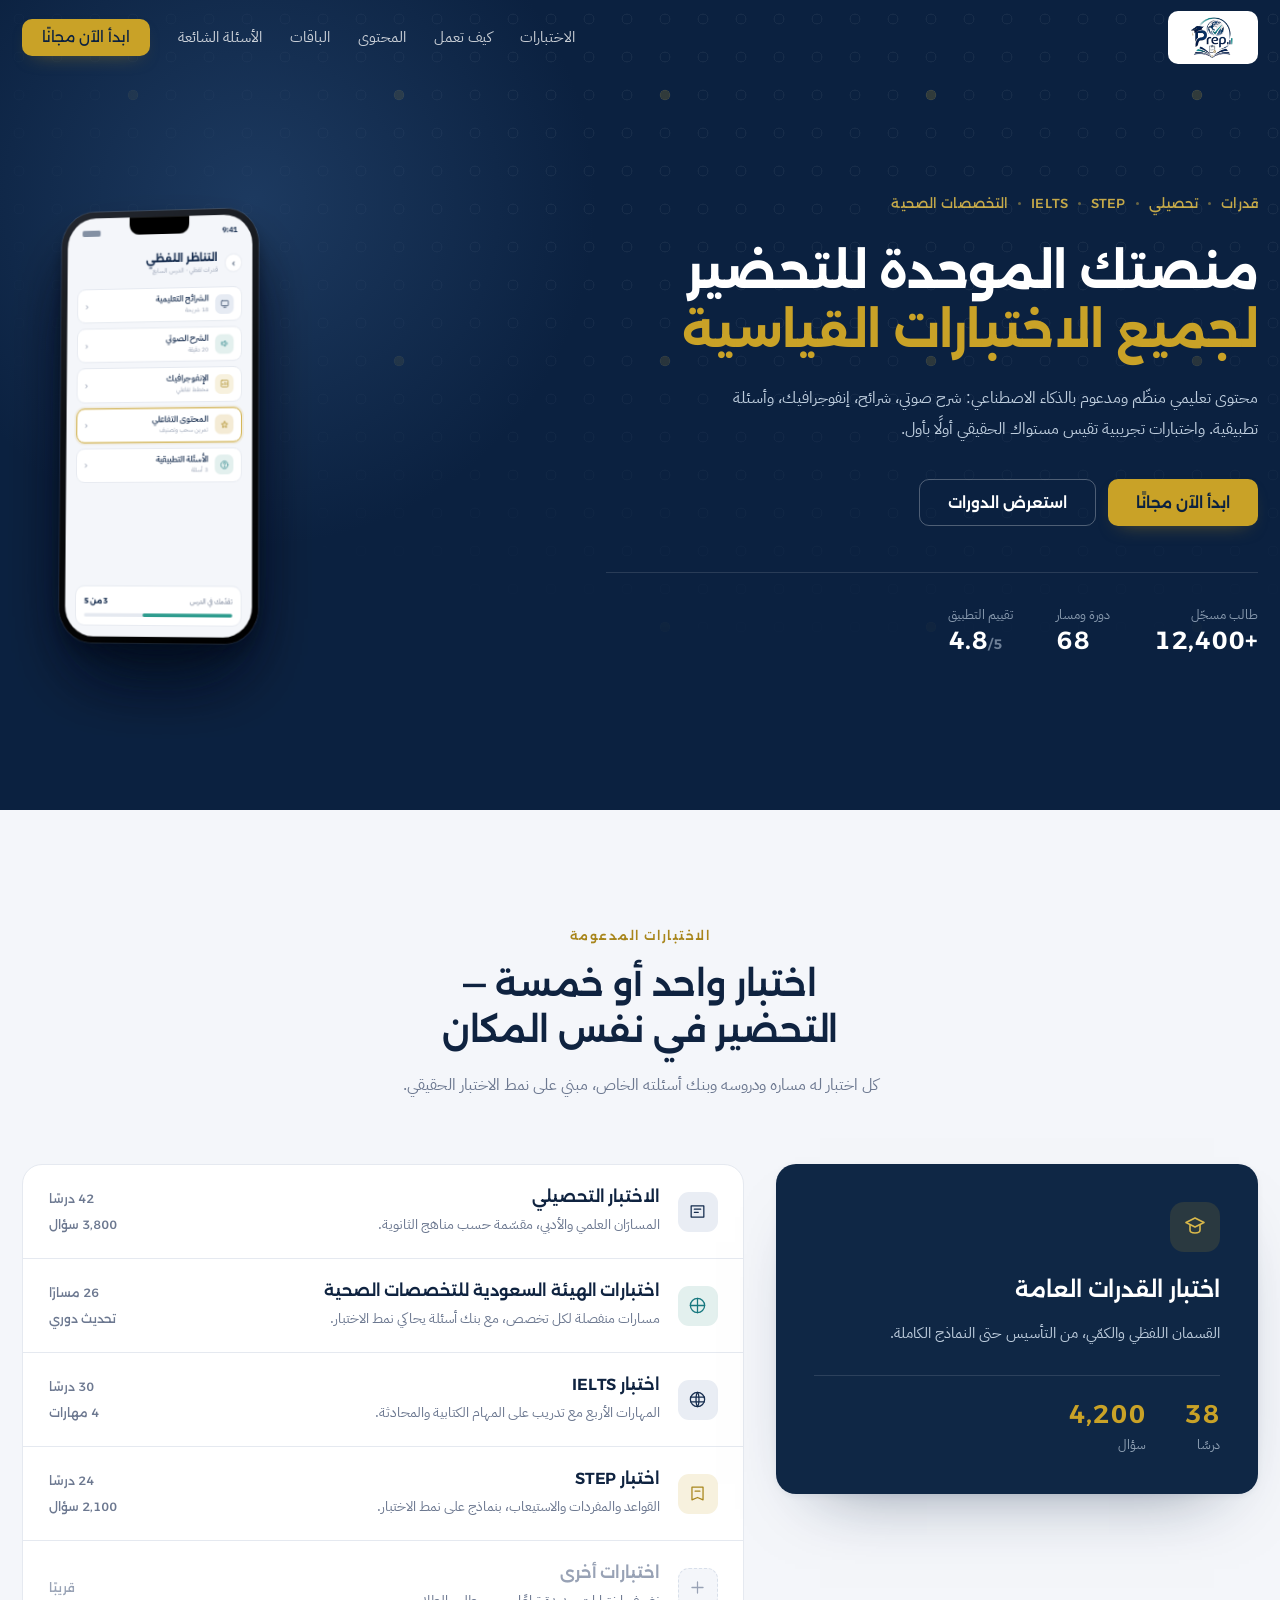
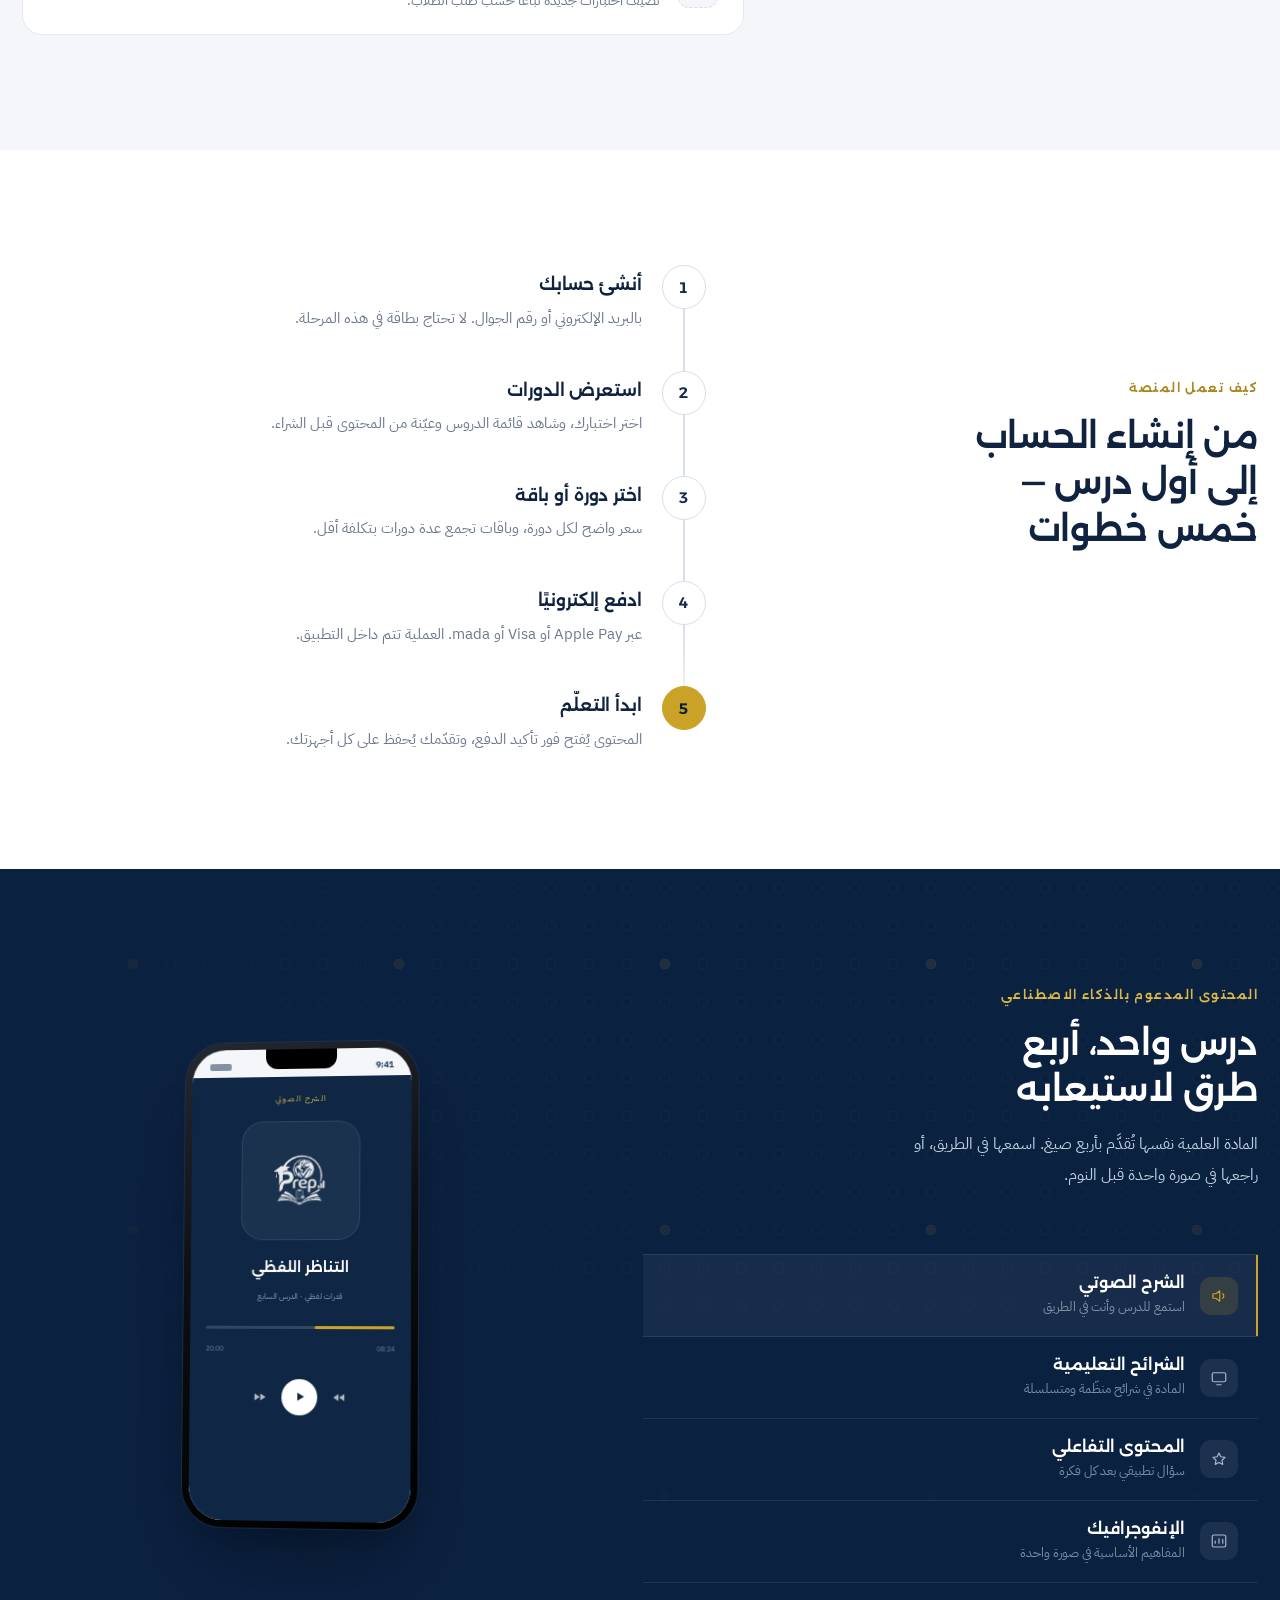
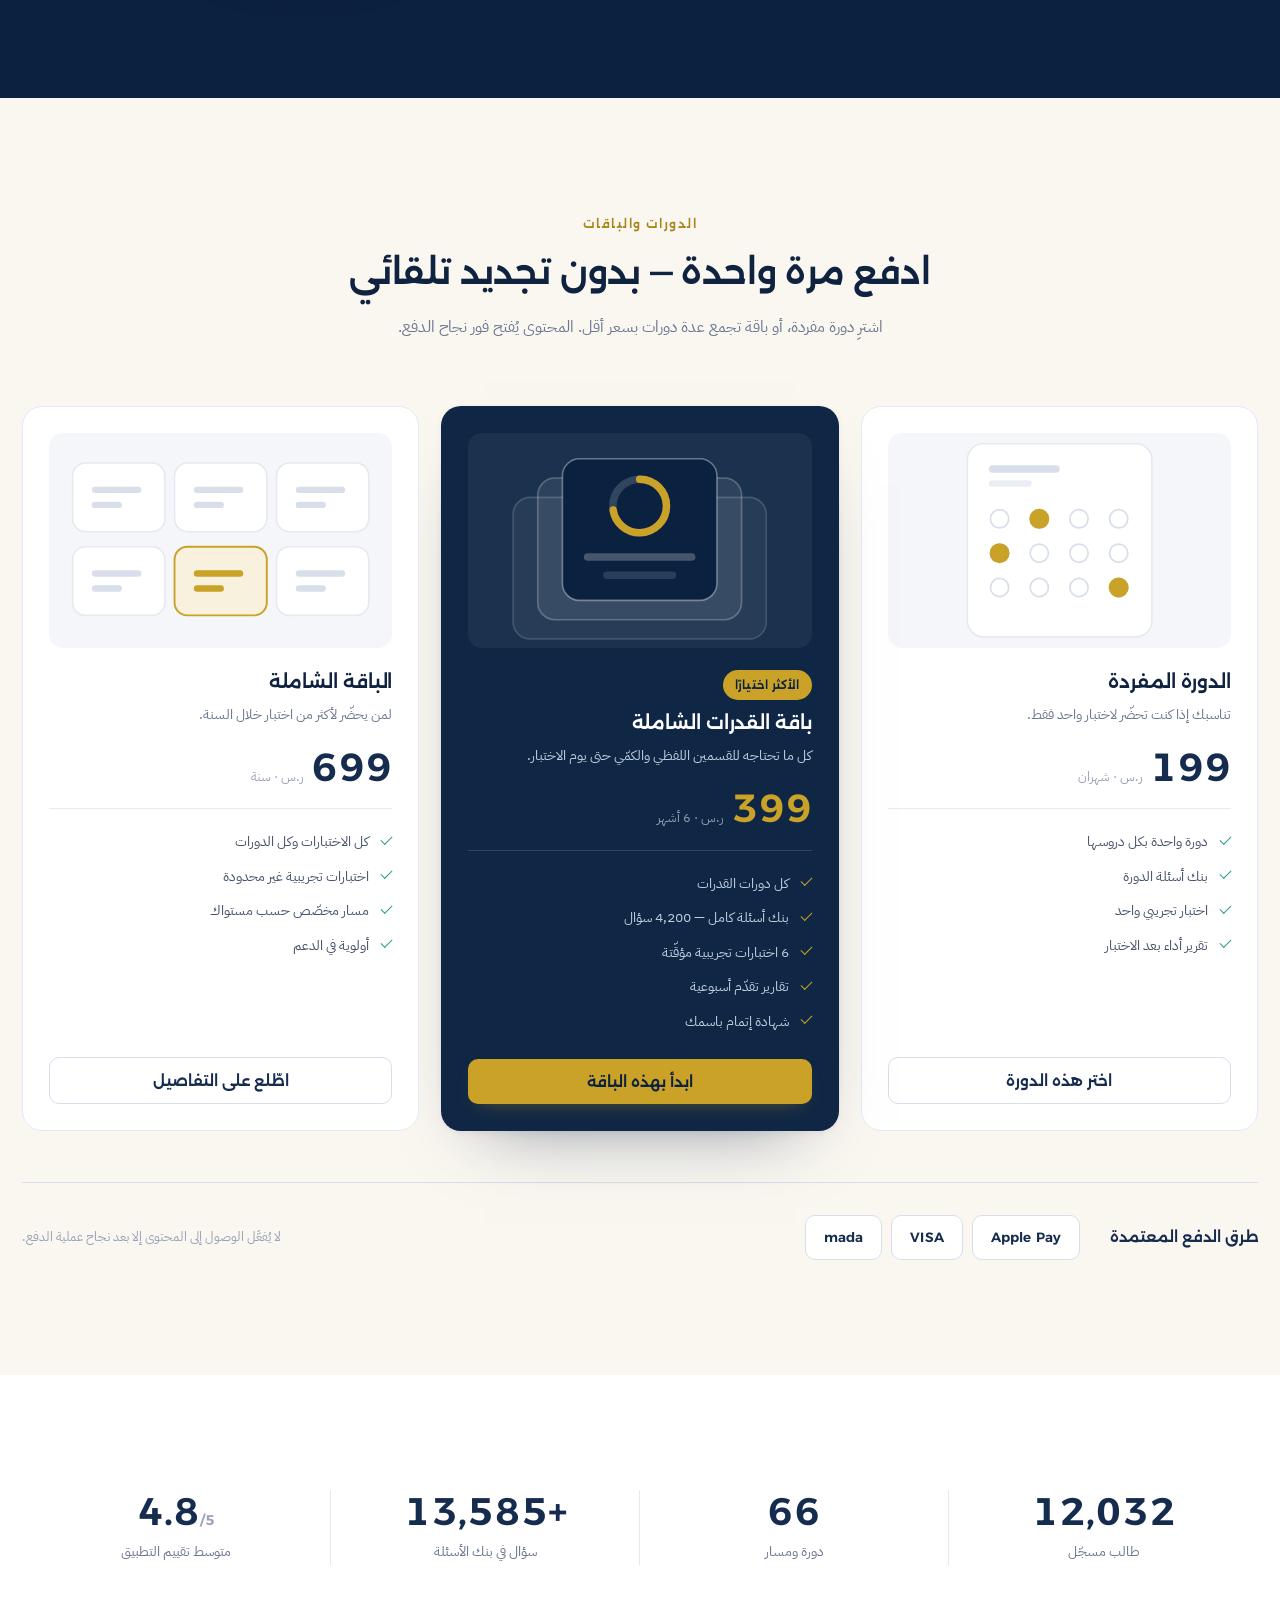
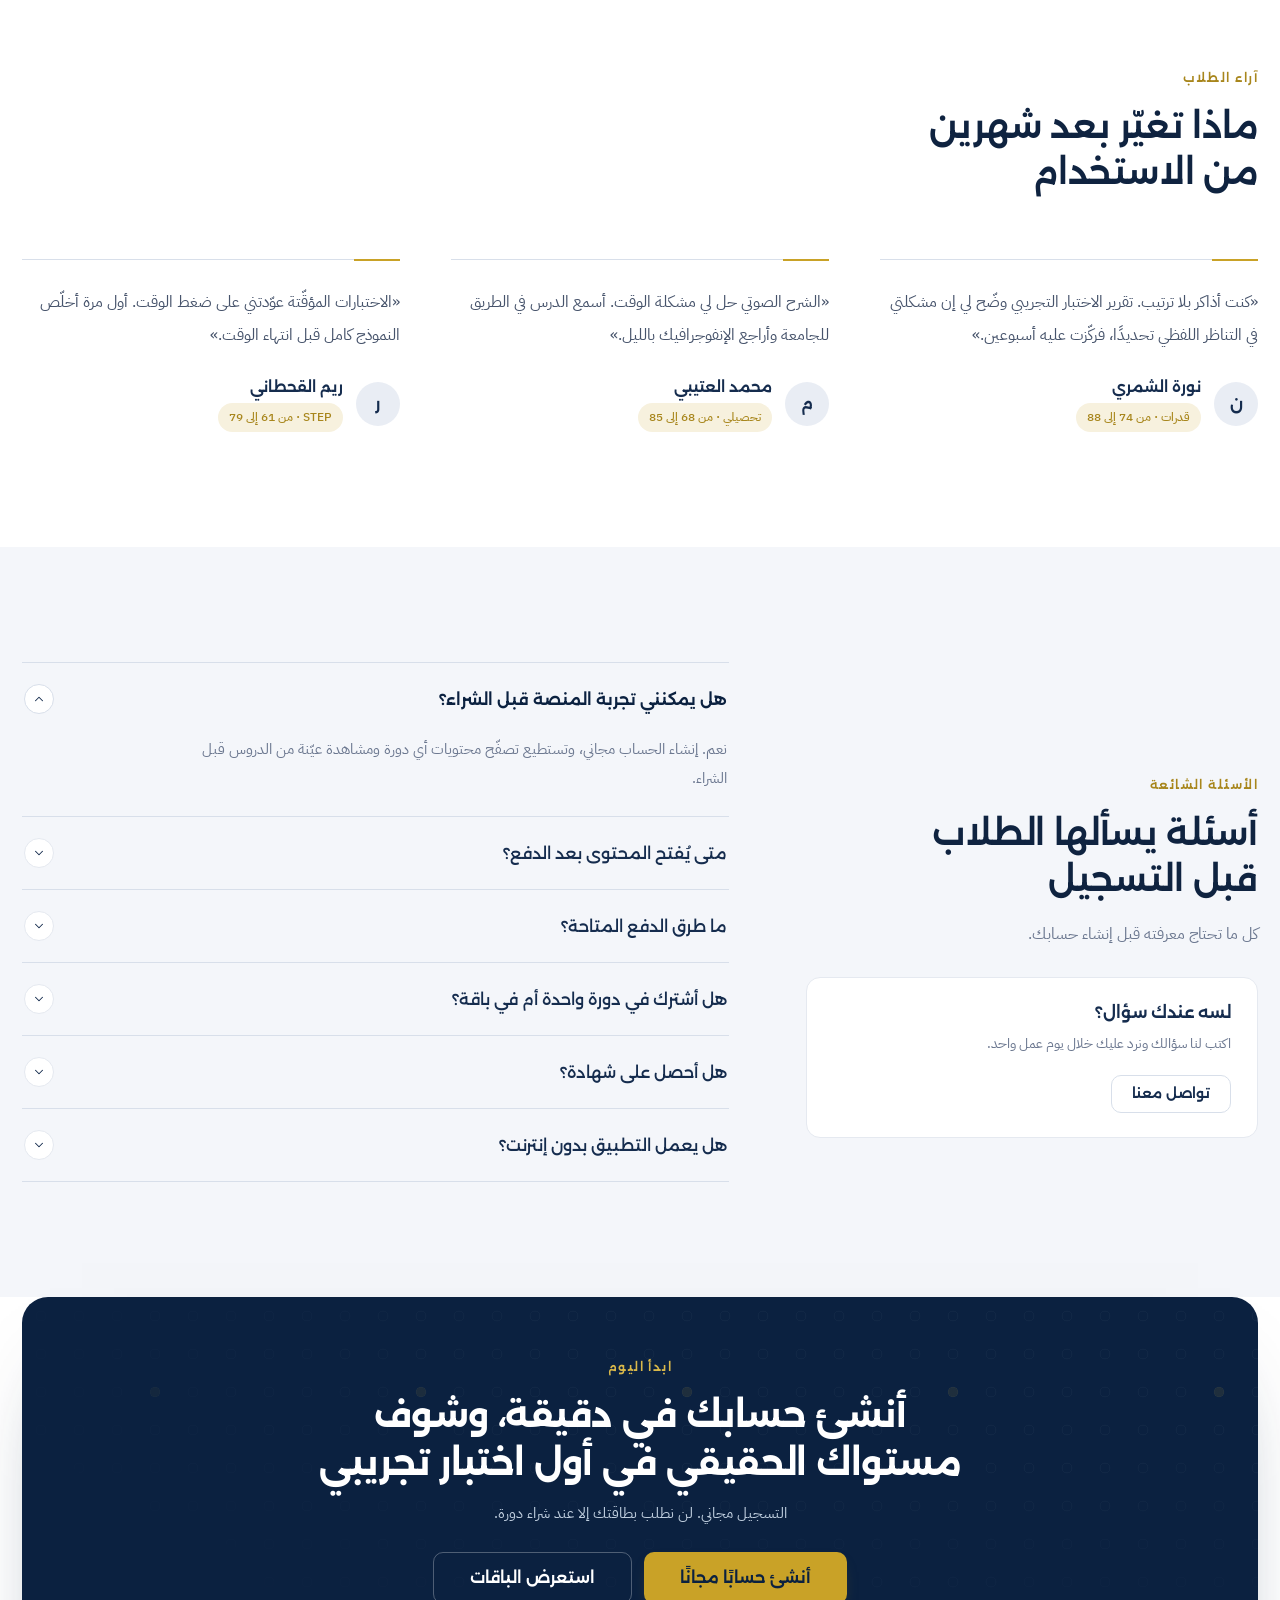
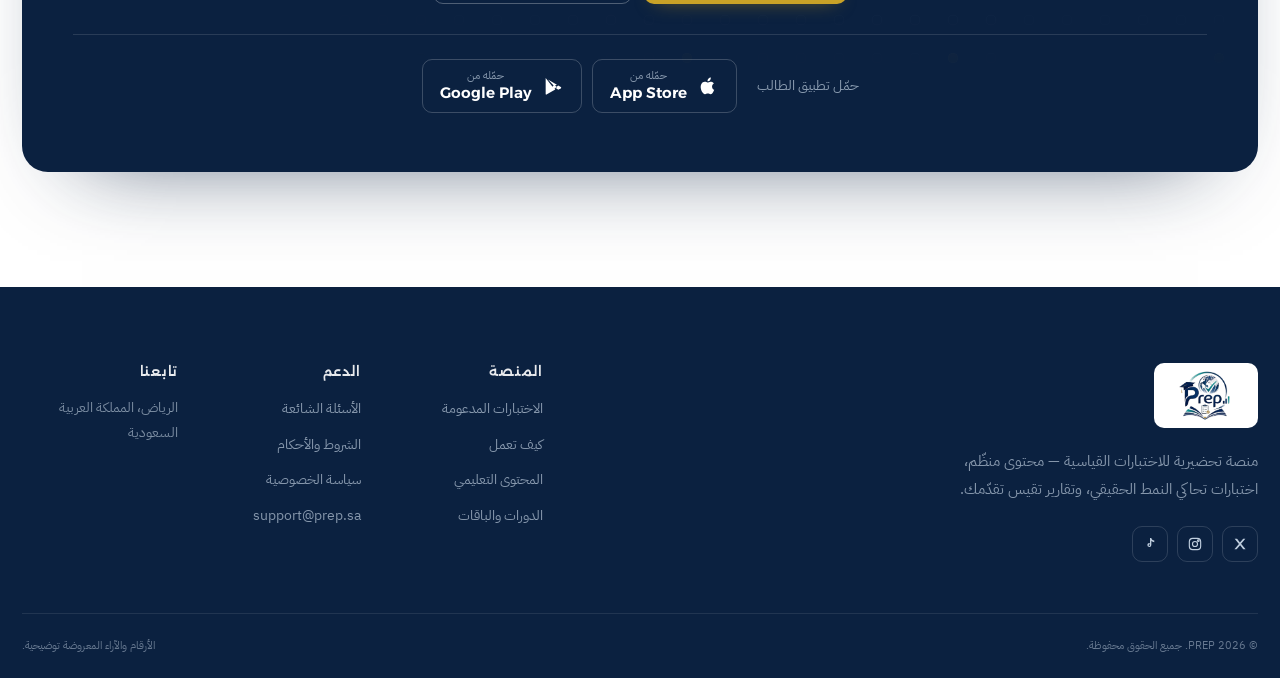
==== index.html @ c6be1cbb "first commit" ====
<!doctype html>
<!--
  PREP — صفحة الهبوط
  ────────────────────────────────────────────────────────────
  ملاحظات قبل النشر:
  1) استبدل الدومين https://prep.sa/ في canonical و og:url و sitemap.xml و JSON-LD.
  2) كل الأرقام والأسعار والتقييمات والآراء بيانات وهمية توضيحية — استبدلها بالبيانات الحقيقية.
  3) روابط App Store / Google Play مؤقتة (#) — ضع الروابط الحقيقية.
-->
<html lang="ar" dir="rtl">
<head>
<meta charset="utf-8">
<meta name="viewport" content="width=device-width, initial-scale=1">

<title>PREP — منصتك الموحدة للتحضير للاختبارات القياسية</title>
<meta name="description" content="منصة PREP تجمع التحضير لاختبارات القدرات العامة والتحصيلي وSTEP وIELTS واختبارات الهيئة السعودية للتخصصات الصحية في مكان واحد، بمحتوى تعليمي مدعوم بالذكاء الاصطناعي: شرح صوتي، شرائح، إنفوجرافيك، وأسئلة تطبيقية.">
<meta name="keywords" content="اختبار القدرات, الاختبار التحصيلي, قياس, STEP, IELTS, الهيئة السعودية للتخصصات الصحية, تحضير اختبارات, بنك أسئلة, اختبار تجريبي, PREP">
<meta name="author" content="PREP">
<meta name="robots" content="index, follow, max-image-preview:large">
<meta name="theme-color" content="#0B2140">
<link rel="canonical" href="https://prep.sa/">

<!-- Open Graph -->
<meta property="og:type" content="website">
<meta property="og:locale" content="ar_SA">
<meta property="og:site_name" content="PREP">
<meta property="og:title" content="PREP — منصتك الموحدة للتحضير للاختبارات القياسية">
<meta property="og:description" content="قدرات، تحصيلي، STEP، IELTS، واختبارات التخصصات الصحية — محتوى منظّم ومدعوم بالذكاء الاصطناعي، واختبارات تجريبية تقيس مستواك أولًا بأول.">
<meta property="og:url" content="https://prep.sa/">
<meta property="og:image" content="https://prep.sa/assets/og-image.png">
<meta property="og:image:width" content="1200">
<meta property="og:image:height" content="630">
<meta property="og:image:alt" content="PREP — منصتك الموحدة للتحضير لجميع الاختبارات القياسية">

<!-- Twitter -->
<meta name="twitter:card" content="summary_large_image">
<meta name="twitter:title" content="PREP — منصتك الموحدة للتحضير للاختبارات القياسية">
<meta name="twitter:description" content="قدرات، تحصيلي، STEP، IELTS، واختبارات التخصصات الصحية في تطبيق واحد.">
<meta name="twitter:image" content="https://prep.sa/assets/og-image.png">

<link rel="icon" href="assets/logo.png" type="image/png">
<link rel="apple-touch-icon" href="assets/logo.png">

<link rel="preconnect" href="https://fonts.googleapis.com">
<link rel="preconnect" href="https://fonts.gstatic.com" crossorigin>
<link href="https://fonts.googleapis.com/css2?family=Alexandria:wght@500;600;700&family=IBM+Plex+Sans+Arabic:wght@400;500;600;700&display=swap" rel="stylesheet">

<link rel="stylesheet" href="assets/css/style.css">

<script type="application/ld+json">
{
  "@context": "https://schema.org",
  "@graph": [
    {
      "@type": "Organization",
      "@id": "https://prep.sa/#org",
      "name": "PREP",
      "alternateName": "منصة PREP التحضيرية",
      "url": "https://prep.sa/",
      "logo": "https://prep.sa/assets/logo.png",
      "description": "منصة تحضيرية للاختبارات القياسية في المملكة العربية السعودية.",
      "address": { "@type": "PostalAddress", "addressCountry": "SA", "addressLocality": "الرياض" },
      "contactPoint": {
        "@type": "ContactPoint",
        "contactType": "customer support",
        "email": "support@prep.sa",
        "availableLanguage": ["ar", "en"]
      },
      "sameAs": ["https://twitter.com/prep", "https://www.instagram.com/prep", "https://www.tiktok.com/@prep"]
    },
    {
      "@type": "WebSite",
      "@id": "https://prep.sa/#website",
      "url": "https://prep.sa/",
      "name": "PREP",
      "inLanguage": "ar",
      "publisher": { "@id": "https://prep.sa/#org" }
    },
    {
      "@type": "MobileApplication",
      "name": "PREP — تطبيق الطالب",
      "operatingSystem": "iOS, Android",
      "applicationCategory": "EducationalApplication",
      "inLanguage": "ar",
      "publisher": { "@id": "https://prep.sa/#org" },
      "offers": { "@type": "Offer", "price": "0", "priceCurrency": "SAR" }
    },
    {
      "@type": "FAQPage",
      "@id": "https://prep.sa/#faq",
      "mainEntity": [
        { "@type": "Question", "name": "هل يمكنني تجربة المنصة قبل الشراء؟",
          "acceptedAnswer": { "@type": "Answer", "text": "نعم. إنشاء الحساب مجاني، وتستطيع تصفّح محتويات أي دورة ومشاهدة عيّنة من الدروس قبل الشراء." } },
        { "@type": "Question", "name": "متى يُفتح المحتوى بعد الدفع؟",
          "acceptedAnswer": { "@type": "Answer", "text": "فور تأكيد عملية الدفع مباشرة. لا يُفعَّل الوصول إلى المحتوى إلا بعد نجاح الدفع." } },
        { "@type": "Question", "name": "ما طرق الدفع المتاحة؟",
          "acceptedAnswer": { "@type": "Answer", "text": "Apple Pay، وبطاقات Visa، وبطاقات mada." } },
        { "@type": "Question", "name": "هل الاشتراك في دورة واحدة أم في باقة؟",
          "acceptedAnswer": { "@type": "Answer", "text": "الاثنان متاحان: تشتري دورة مفردة، أو باقة تجمع عدة دورات بسعر أقل." } },
        { "@type": "Question", "name": "هل أحصل على شهادة؟",
          "acceptedAnswer": { "@type": "Answer", "text": "نعم، تُصدر شهادة إتمام باسمك بعد إنهاء الدورة واجتياز الاختبار التجريبي." } },
        { "@type": "Question", "name": "هل يعمل التطبيق بدون إنترنت؟",
          "acceptedAnswer": { "@type": "Answer", "text": "يمكنك حفظ الدروس للمشاهدة لاحقًا، وتُحفظ إجاباتك محليًا وتُرفع عند عودة الاتصال." } }
      ]
    }
  ]
}
</script>
</head>

<body>
<a class="skip-link" href="#main">تخطَّ إلى المحتوى</a>

<!-- ══════════ NAV ══════════ -->
<header class="nav" id="nav">
  <div class="nav__in">
    <a class="brand" href="#hero" aria-label="PREP — الصفحة الرئيسية">
      <img class="brand__mark" src="assets/logo.png" alt="شعار PREP" width="500" height="305" fetchpriority="high">
    </a>

    <nav class="nav__links" id="navLinks" aria-label="التنقل الرئيسي">
      <a href="#exams">الاختبارات</a>
      <a href="#how">كيف تعمل</a>
      <a href="#ai">المحتوى</a>
      <a href="#plans">الباقات</a>
      <a href="#faq">الأسئلة الشائعة</a>
      <a class="btn btn--gold btn--sm nav__cta" href="#cta">ابدأ الآن مجانًا</a>
    </nav>

    <button class="nav__burger" id="navBurger" aria-label="فتح القائمة" aria-expanded="false" aria-controls="navLinks">
      <span></span><span></span><span></span>
    </button>
  </div>
</header>

<main id="main">

<!-- ══════════ HERO ══════════ -->
<section class="hero" id="hero">
  <div class="sheet" aria-hidden="true"></div>

  <div class="wrap hero__in">
    <div class="hero__copy">
      <ul class="hero__exams" aria-label="الاختبارات المدعومة">
        <li>قدرات</li><li>تحصيلي</li><li>STEP</li><li>IELTS</li><li>التخصصات الصحية</li>
      </ul>

      <h1 class="hero__h1">منصتك الموحدة للتحضير <em>لجميع الاختبارات القياسية</em></h1>

      <p class="hero__lead">
        محتوى تعليمي منظّم ومدعوم بالذكاء الاصطناعي: شرح صوتي، شرائح، إنفوجرافيك،
        وأسئلة تطبيقية. واختبارات تجريبية تقيس مستواك الحقيقي أولًا بأول.
      </p>

      <div class="hero__acts">
        <a class="btn btn--gold" href="#cta">ابدأ الآن مجانًا</a>
        <a class="btn btn--ghost" href="#plans">استعرض الدورات</a>
      </div>

      <dl class="hero__trust">
        <div><dt>طالب مسجّل</dt><dd dir="ltr" data-count="12400" data-suffix="+">12,400+</dd></div>
        <div><dt>دورة ومسار</dt><dd dir="ltr" data-count="68">68</dd></div>
        <div><dt>تقييم التطبيق</dt><dd dir="ltr">4.8<span class="hero__trust-of">/5</span></dd></div>
      </dl>
    </div>

    <!-- 3D phone cluster -->
    <div class="stage" id="stage" aria-label="لقطات من تطبيق الطالب">
      <div class="cluster" id="cluster">

        <!-- يسار: نتيجة الاختبار -->
        <figure class="phone phone--l">
          <div class="phone__body" aria-hidden="true">
            <div class="phone__notch"></div>
            <div class="phone__screen">
              <div class="sb"><span>9:41</span><i class="sb__ic"></i></div>
              <div class="scr scr--result">
                <div class="result__top">
                  <div class="ring" id="ring">
                    <svg viewBox="0 0 100 100" aria-hidden="true">
                      <circle class="ring__bg" cx="50" cy="50" r="42"/>
                      <circle class="ring__fg" cx="50" cy="50" r="42"/>
                    </svg>
                    <div class="ring__val"><b data-count="80">80</b><small>من 100</small></div>
                  </div>
                  <p class="result__title">أنت على الطريق</p>
                  <p class="result__sub">ركّز على القسم اللفظي هذا الأسبوع وأعِد النموذج بعد 3 أيام.</p>
                </div>
                <div class="result__list">
                  <div class="mrow">
                    <div class="mrow__h"><span>القسم الكمّي</span><b class="c-teal">84%</b></div>
                    <div class="bar"><i class="bar--teal" style="--w:84%"></i></div>
                    <p class="mrow__n">5 من 6 نماذج · متوسط الوقت 52 ثانية</p>
                  </div>
                  <div class="mrow">
                    <div class="mrow__h"><span>القسم اللفظي</span><b class="c-gold">71%</b></div>
                    <div class="bar"><i class="bar--gold" style="--w:71%"></i></div>
                    <p class="mrow__n">التناظر اللفظي أضعف نقطة</p>
                  </div>
                  <div class="mrow">
                    <div class="mrow__h"><span>إدارة الوقت</span><b class="c-navy">92%</b></div>
                    <div class="bar"><i class="bar--navy" style="--w:92%"></i></div>
                    <p class="mrow__n">أنهيت الاختبار قبل الوقت بـ 4 دقائق</p>
                  </div>
                </div>
                <div class="scr__cta" aria-hidden="true">استلام الشهادة</div>
              </div>
            </div>
          </div>
          <figcaption class="sr-only">شاشة نتيجة الاختبار التجريبي</figcaption>
        </figure>

        <!-- وسط: الرئيسية -->
        <figure class="phone phone--c">
          <div class="phone__body" aria-hidden="true">
            <div class="phone__notch"></div>
            <div class="phone__screen">
              <div class="sb"><span>9:41</span><i class="sb__ic"></i></div>
              <div class="scr scr--home">
                <div class="hhead">
                  <div class="hhead__id">
                    <span class="ava">ع</span>
                    <span><small>صباح الخير</small><b>عبدالله</b></span>
                  </div>
                  <div class="hhead__ic">
                    <span class="iconbtn" aria-hidden="true">
                      <svg viewBox="0 0 24 24"><path d="M18 8a6 6 0 1 0-12 0c0 7-3 9-3 9h18s-3-2-3-9"/><path d="M13.7 21a2 2 0 0 1-3.4 0"/></svg>
                      <i class="dot-live"></i>
                    </span>
                    <span class="iconbtn" aria-hidden="true">
                      <svg viewBox="0 0 24 24"><circle cx="11" cy="11" r="7"/><path d="m20 20-3.5-3.5"/></svg>
                    </span>
                  </div>
                </div>

                <div class="today">
                  <div class="today__row1">
                    <span class="today__tag">خطة اليوم</span>
                    <span class="today__cd">12 يومًا للاختبار</span>
                  </div>
                  <p class="today__h">التناظر اللفظي</p>
                  <p>قدرات لفظي · الدرس 7 من 12</p>
                  <div class="today__row2">
                    <span class="play" aria-hidden="true"><svg viewBox="0 0 24 24"><path d="M8 5.5v13l11-6.5z"/></svg></span>
                    <div class="bar bar--onDark"><i class="bar--grad" style="--w:68%"></i></div>
                    <span class="today__pct">68%</span>
                  </div>
                </div>

                <div class="grid3">
                  <div class="kpi"><i class="dot dot--teal"></i><b>79%</b><small>إجادة</small></div>
                  <div class="kpi"><i class="dot dot--gold"></i><b>84</b><small>الدرجة</small></div>
                  <div class="kpi"><i class="dot dot--teal"></i><b>6</b><small>أيام متتالية</small></div>
                </div>

                <div class="grid3">
                  <div class="quick"><span class="quick__ic quick__ic--navy"><svg viewBox="0 0 24 24"><path d="M9 4h6v16H9z"/><path d="M4 9h5v11H4zM15 12h5v8h-5z"/></svg></span><small>الاختبارات</small></div>
                  <div class="quick"><span class="quick__ic quick__ic--teal"><svg viewBox="0 0 24 24"><rect x="3" y="5" width="18" height="15" rx="2"/><path d="M3 10h18M8 3v4M16 3v4"/></svg></span><small>الباقات</small></div>
                  <div class="quick"><span class="quick__ic quick__ic--gold"><svg viewBox="0 0 24 24"><path d="M5 20V10M12 20V4M19 20v-7"/></svg></span><small>تقدّمي</small></div>
                </div>

                <div class="mock">
                  <span class="mock__ic" aria-hidden="true"><svg viewBox="0 0 24 24"><circle cx="12" cy="12" r="9"/><path d="M12 7v5l3 2"/></svg></span>
                  <span class="mock__t"><b>اختبار تجريبي مؤقّت</b><small>120 سؤالًا في 60 دقيقة</small></span>
                  <span class="mock__go" aria-hidden="true">‹</span>
                </div>
              </div>
              <div class="tabbar">
                <span class="tabbar__i is-on"><svg viewBox="0 0 24 24"><path d="M4 11 12 4l8 7v8a1 1 0 0 1-1 1h-4v-6H9v6H5a1 1 0 0 1-1-1z"/></svg><small>الرئيسية</small></span>
                <span class="tabbar__i"><svg viewBox="0 0 24 24"><rect x="4" y="4" width="7" height="7" rx="1.5"/><rect x="13" y="4" width="7" height="7" rx="1.5"/><rect x="4" y="13" width="7" height="7" rx="1.5"/><rect x="13" y="13" width="7" height="7" rx="1.5"/></svg><small>الدورات</small></span>
                <span class="tabbar__i"><svg viewBox="0 0 24 24"><path d="M6 3h12v18l-6-4-6 4z"/></svg><small>دوراتي</small></span>
                <span class="tabbar__i"><svg viewBox="0 0 24 24"><circle cx="12" cy="8" r="4"/><path d="M4 21c0-4 4-6 8-6s8 2 8 6"/></svg><small>حسابي</small></span>
              </div>
            </div>
          </div>
          <figcaption class="sr-only">الشاشة الرئيسية في تطبيق الطالب</figcaption>
        </figure>

        <!-- يمين: محتويات الدرس -->
        <figure class="phone phone--r">
          <div class="phone__body" aria-hidden="true">
            <div class="phone__notch"></div>
            <div class="phone__screen">
              <div class="sb"><span>9:41</span><i class="sb__ic"></i></div>
              <div class="scr scr--lesson">
                <div class="lhead">
                  <span class="lhead__back" aria-hidden="true">›</span>
                  <span><b>التناظر اللفظي</b><small>قدرات لفظي · الدرس السابع</small></span>
                </div>
                <ul class="llist">
                  <li><span class="llist__ic llist__ic--navy"><svg viewBox="0 0 24 24"><rect x="3" y="5" width="18" height="12" rx="2"/><path d="M9 21h6"/></svg></span><span><b>الشرائح التعليمية</b><small>18 شريحة</small></span><i>‹</i></li>
                  <li><span class="llist__ic llist__ic--teal"><svg viewBox="0 0 24 24"><path d="M4 9v6h4l5 4V5L8 9z"/><path d="M17 9a4 4 0 0 1 0 6"/></svg></span><span><b>الشرح الصوتي</b><small>20 دقيقة</small></span><i>‹</i></li>
                  <li><span class="llist__ic llist__ic--gold"><svg viewBox="0 0 24 24"><rect x="3" y="4" width="18" height="16" rx="2"/><path d="M7 15v-3M12 15V9M17 15v-5"/></svg></span><span><b>الإنفوجرافيك</b><small>مخطط تفاعلي</small></span><i>‹</i></li>
                  <li class="is-on"><span class="llist__ic llist__ic--gold2"><svg viewBox="0 0 24 24"><path d="m12 4 2.4 5 5.6.8-4 3.9 1 5.5-5-2.6-5 2.6 1-5.5-4-3.9 5.6-.8z"/></svg></span><span><b>المحتوى التفاعلي</b><small>تمرين سحب وتصنيف</small></span><i>‹</i></li>
                  <li><span class="llist__ic llist__ic--mint"><svg viewBox="0 0 24 24"><circle cx="12" cy="12" r="9"/><path d="M9.5 9a2.5 2.5 0 1 1 3.2 2.4c-.5.2-.7.6-.7 1.1v.5"/><circle cx="12" cy="16.5" r=".6"/></svg></span><span><b>الأسئلة التطبيقية</b><small>3 أسئلة</small></span><i>‹</i></li>
                </ul>
                <div class="lprog">
                  <div class="lprog__h"><span>تقدّمك في الدرس</span><b>3 من 5</b></div>
                  <div class="bar"><i class="bar--teal" style="--w:60%"></i></div>
                </div>
              </div>
            </div>
          </div>
          <figcaption class="sr-only">شاشة محتويات الدرس</figcaption>
        </figure>

      </div>
    </div>
  </div>
</section>

<!-- ══════════ EXAMS ══════════
     تركيبة غير متماثلة: بطاقة رئيسية واحدة + قائمة صفوف — لا شبكة بطاقات متكررة -->
<section class="sec sec--tint" id="exams">
  <div class="wrap">
    <header class="shead">
      <p class="eyebrow">الاختبارات المدعومة</p>
      <h2>اختبار واحد أو خمسة — التحضير في نفس المكان</h2>
      <p class="shead__lead">كل اختبار له مساره ودروسه وبنك أسئلته الخاص، مبني على نمط الاختبار الحقيقي.</p>
    </header>

    <div class="exams">

      <article class="exam-lead">
        <span class="exam-lead__ic" aria-hidden="true">
          <svg viewBox="0 0 24 24"><path d="M3 7.5 12 3l9 4.5-9 4.5z"/><path d="M7 10v5c0 1.7 2.2 3 5 3s5-1.3 5-3v-5"/></svg>
        </span>
        <h3>اختبار القدرات العامة</h3>
        <p>القسمان اللفظي والكمّي، من التأسيس حتى النماذج الكاملة.</p>
        <ul class="exam-lead__meta">
          <li><b dir="ltr">38</b><small>درسًا</small></li>
          <li><b dir="ltr">4,200</b><small>سؤال</small></li>
        </ul>
      </article>

      <ul class="exam-rows">
        <li class="exam-row">
          <span class="exam-row__ic exam-row__ic--navy" aria-hidden="true">
            <svg viewBox="0 0 24 24"><path d="M4 5h16v14H4z"/><path d="M8 9h8M8 13h5"/></svg>
          </span>
          <div class="exam-row__tx">
            <h3>الاختبار التحصيلي</h3>
            <p>المسارَان العلمي والأدبي، مقسّمة حسب مناهج الثانوية.</p>
          </div>
          <ul class="exam-row__meta"><li>42 درسًا</li><li>3,800 سؤال</li></ul>
        </li>

        <li class="exam-row">
          <span class="exam-row__ic exam-row__ic--teal" aria-hidden="true">
            <svg viewBox="0 0 24 24"><path d="M12 3v18M3 12h18"/><circle cx="12" cy="12" r="9"/></svg>
          </span>
          <div class="exam-row__tx">
            <h3>اختبارات الهيئة السعودية للتخصصات الصحية</h3>
            <p>مسارات منفصلة لكل تخصص، مع بنك أسئلة يحاكي نمط الاختبار.</p>
          </div>
          <ul class="exam-row__meta"><li>26 مسارًا</li><li>تحديث دوري</li></ul>
        </li>

        <li class="exam-row">
          <span class="exam-row__ic exam-row__ic--navy" aria-hidden="true">
            <svg viewBox="0 0 24 24"><circle cx="12" cy="12" r="9"/><path d="M3.5 9h17M3.5 15h17M12 3c2.5 3 2.5 15 0 18M12 3c-2.5 3-2.5 15 0 18"/></svg>
          </span>
          <div class="exam-row__tx">
            <h3>اختبار IELTS</h3>
            <p>المهارات الأربع مع تدريب على المهام الكتابية والمحادثة.</p>
          </div>
          <ul class="exam-row__meta"><li>30 درسًا</li><li>4 مهارات</li></ul>
        </li>

        <li class="exam-row">
          <span class="exam-row__ic exam-row__ic--gold" aria-hidden="true">
            <svg viewBox="0 0 24 24"><path d="M5 4h14v16l-7-3-7 3z"/><path d="M9 9h6"/></svg>
          </span>
          <div class="exam-row__tx">
            <h3>اختبار STEP</h3>
            <p>القواعد والمفردات والاستيعاب، بنماذج على نمط الاختبار.</p>
          </div>
          <ul class="exam-row__meta"><li>24 درسًا</li><li>2,100 سؤال</li></ul>
        </li>

        <li class="exam-row exam-row--soon">
          <span class="exam-row__ic exam-row__ic--ghost" aria-hidden="true">
            <svg viewBox="0 0 24 24"><path d="M12 5v14M5 12h14"/></svg>
          </span>
          <div class="exam-row__tx">
            <h3>اختبارات أخرى</h3>
            <p>نضيف اختبارات جديدة تباعًا حسب طلب الطلاب.</p>
          </div>
          <ul class="exam-row__meta"><li>قريبًا</li></ul>
        </li>
      </ul>

    </div>
  </div>
</section>

<!-- ══════════ HOW ══════════
     مسار رأسي حقيقي: العنوان ثابت على الجانب والخطوات تمشي على خط واحد -->
<section class="sec" id="how">
  <div class="wrap how__in">
    <header class="shead shead--start how__aside">
      <p class="eyebrow">كيف تعمل المنصة</p>
      <h2>من إنشاء الحساب إلى أول درس — خمس خطوات</h2>
    </header>

    <ol class="flow">
      <li class="flow__i">
        <span class="flow__n">1</span>
        <div class="flow__c">
          <h3>أنشئ حسابك</h3>
          <p>بالبريد الإلكتروني أو رقم الجوال. لا تحتاج بطاقة في هذه المرحلة.</p>
        </div>
      </li>
      <li class="flow__i">
        <span class="flow__n">2</span>
        <div class="flow__c">
          <h3>استعرض الدورات</h3>
          <p>اختر اختبارك، وشاهد قائمة الدروس وعيّنة من المحتوى قبل الشراء.</p>
        </div>
      </li>
      <li class="flow__i">
        <span class="flow__n">3</span>
        <div class="flow__c">
          <h3>اختر دورة أو باقة</h3>
          <p>سعر واضح لكل دورة، وباقات تجمع عدة دورات بتكلفة أقل.</p>
        </div>
      </li>
      <li class="flow__i">
        <span class="flow__n">4</span>
        <div class="flow__c">
          <h3>ادفع إلكترونيًا</h3>
          <p>عبر Apple&nbsp;Pay أو Visa أو mada. العملية تتم داخل التطبيق.</p>
        </div>
      </li>
      <li class="flow__i flow__i--end">
        <span class="flow__n">5</span>
        <div class="flow__c">
          <h3>ابدأ التعلّم</h3>
          <p>المحتوى يُفتح فور تأكيد الدفع، وتقدّمك يُحفظ على كل أجهزتك.</p>
        </div>
      </li>
    </ol>
  </div>
</section>

<!-- ══════════ AI CONTENT ══════════ -->
<section class="sec sec--dark" id="ai">
  <div class="sheet sheet--soft" aria-hidden="true"></div>
  <div class="wrap ai__in">
    <div class="ai__copy">
      <header class="shead shead--start">
        <p class="eyebrow eyebrow--onDark">المحتوى المدعوم بالذكاء الاصطناعي</p>
        <h2>درس واحد، أربع طرق لاستيعابه</h2>
        <p class="shead__lead shead__lead--onDark">
          المادة العلمية نفسها تُقدَّم بأربع صيغ. اسمعها في الطريق، أو راجعها في صورة واحدة قبل النوم.
        </p>
      </header>

      <div class="tabs" role="tablist" aria-label="أنماط المحتوى">
        <button class="tab is-on" role="tab" id="tab-audio" aria-selected="true" aria-controls="pan-audio" data-pane="audio">
          <span class="tab__ic"><svg viewBox="0 0 24 24"><path d="M4 9v6h4l5 4V5L8 9z"/><path d="M17 9a4 4 0 0 1 0 6"/></svg></span>
          <span class="tab__tx"><b>الشرح الصوتي</b><small>استمع للدرس وأنت في الطريق</small></span>
        </button>
        <button class="tab" role="tab" id="tab-slides" aria-selected="false" aria-controls="pan-slides" tabindex="-1" data-pane="slides">
          <span class="tab__ic"><svg viewBox="0 0 24 24"><rect x="3" y="5" width="18" height="12" rx="2"/><path d="M9 21h6"/></svg></span>
          <span class="tab__tx"><b>الشرائح التعليمية</b><small>المادة في شرائح منظّمة ومتسلسلة</small></span>
        </button>
        <button class="tab" role="tab" id="tab-quiz" aria-selected="false" aria-controls="pan-quiz" tabindex="-1" data-pane="quiz">
          <span class="tab__ic"><svg viewBox="0 0 24 24"><path d="m12 4 2.4 5 5.6.8-4 3.9 1 5.5-5-2.6-5 2.6 1-5.5-4-3.9 5.6-.8z"/></svg></span>
          <span class="tab__tx"><b>المحتوى التفاعلي</b><small>سؤال تطبيقي بعد كل فكرة</small></span>
        </button>
        <button class="tab" role="tab" id="tab-info" aria-selected="false" aria-controls="pan-info" tabindex="-1" data-pane="info">
          <span class="tab__ic"><svg viewBox="0 0 24 24"><rect x="3" y="4" width="18" height="16" rx="2"/><path d="M7 15v-3M12 15V9M17 15v-5"/></svg></span>
          <span class="tab__tx"><b>الإنفوجرافيك</b><small>المفاهيم الأساسية في صورة واحدة</small></span>
        </button>
      </div>
    </div>

    <div class="ai__view">
      <div class="phone phone--solo">
        <div class="phone__body">
          <div class="phone__notch"></div>
          <div class="phone__screen">
            <div class="sb sb--dark"><span>9:41</span><i class="sb__ic"></i></div>

            <!-- صوتي -->
            <div class="scr scr--audio pane is-on" id="pan-audio" role="tabpanel" aria-labelledby="tab-audio">
              <p class="audio__eyebrow">الشرح الصوتي</p>
              <div class="audio__art"><img src="assets/logo.png" alt="" width="500" height="305"></div>
              <p class="audio__t">التناظر اللفظي</p>
              <p class="audio__s">قدرات لفظي · الدرس السابع</p>
              <div class="audio__bar"><i style="--w:42%"></i></div>
              <div class="audio__times"><span>08:24</span><span>20:00</span></div>
              <div class="audio__ctl">
                <span class="audio__sm" aria-hidden="true"><svg viewBox="0 0 24 24"><path d="M19 6v12l-9-6zM9 6v12l-9-6z"/></svg></span>
                <span class="audio__pl" aria-hidden="true"><svg viewBox="0 0 24 24"><path d="M8 5.5v13l11-6.5z"/></svg></span>
                <span class="audio__sm" aria-hidden="true"><svg viewBox="0 0 24 24"><path d="M5 6v12l9-6zM15 6v12l9-6z"/></svg></span>
              </div>
            </div>

            <!-- شرائح -->
            <div class="scr scr--slides pane" id="pan-slides" role="tabpanel" aria-labelledby="tab-slides" hidden>
              <div class="slides__top"><span>شريحة 7 من 18</span><span class="slides__chip">التناظر اللفظي</span></div>
              <div class="slides__card">
                <p class="slides__h">التناظر اللفظي — ما هو؟</p>
                <ul>
                  <li><i></i>علاقة منطقية بين كلمتين</li>
                  <li><i></i>يُقاس بمقارنة العلاقة لا المعنى</li>
                  <li><i></i>خمسة أنماط شائعة في الاختبار</li>
                </ul>
              </div>
              <div class="slides__thumbs"><span></span><span></span><span class="is-on"></span><span></span></div>
              <div class="slides__nav"><span class="slides__btn">السابق</span><span class="slides__btn slides__btn--p">التالي</span></div>
            </div>

            <!-- تفاعلي -->
            <div class="scr scr--quiz pane" id="pan-quiz" role="tabpanel" aria-labelledby="tab-quiz" hidden>
              <div class="quiz__top"><span>سؤال 2 من 3</span><span class="quiz__chip">تطبيقي</span></div>
              <p class="quiz__q">صنّف الكلمات التالية حسب نوع العلاقة:</p>
              <div class="quiz__pool"><span>جزء من كل</span><span>ضدّية</span><span>ترادف</span></div>
              <div class="quiz__drops">
                <div class="quiz__drop is-ok">إصبع : يد</div>
                <div class="quiz__drop">كرم : بخل</div>
              </div>
              <div class="scr__cta" aria-hidden="true">تحقّق من الإجابة</div>
            </div>

            <!-- إنفوجرافيك -->
            <div class="scr scr--info pane" id="pan-info" role="tabpanel" aria-labelledby="tab-info" hidden>
              <div class="info__top"><span>إنفوجرافيك</span><span class="info__chip">أنماط التناظر</span></div>
              <div class="info__graph">
                <div class="info__b" style="--h:46%"><i></i><small>ترادف</small></div>
                <div class="info__b info__b--gold" style="--h:78%"><i></i><small>جزء/كل</small></div>
                <div class="info__b" style="--h:62%"><i></i><small>ضدّية</small></div>
                <div class="info__b" style="--h:34%"><i></i><small>سببية</small></div>
                <div class="info__b" style="--h:52%"><i></i><small>وظيفة</small></div>
              </div>
              <p class="info__note">نمط «جزء من كل» هو الأكثر تكرارًا في نماذج القدرات.</p>
              <div class="info__legend"><span><i class="dot dot--gold"></i>الأعلى تكرارًا</span><span><i class="dot dot--teal"></i>باقي الأنماط</span></div>
            </div>

          </div>
        </div>
      </div>
    </div>
  </div>
</section>

<!-- ══════════ PLANS ══════════
     لوح أفقي واحد للباقة الأهم + خيارَين هادئَين — لا ثلاث بطاقات SaaS متطابقة -->
<section class="sec sec--sand" id="plans">
  <div class="wrap">
    <header class="shead">
      <p class="eyebrow">الدورات والباقات</p>
      <h2>ادفع مرة واحدة — بدون تجديد تلقائي</h2>
      <p class="shead__lead">اشترِ دورة مفردة، أو باقة تجمع عدة دورات بسعر أقل. المحتوى يُفتح فور نجاح الدفع.</p>
    </header>

    <!-- لوحات الباقات: SVG مرسوم بهوية المنصة. لاستبدالها بصورة حقيقية
         استبدل محتوى .rate__art بـ <img src="assets/plan-x.jpg" alt=""> -->
    <div class="rate">

      <article class="rate__row">
        <div class="rate__art" aria-hidden="true">
          <svg viewBox="0 0 320 200" preserveAspectRatio="xMidYMid meet">
            <rect x="74" y="10" width="172" height="180" rx="15" fill="#fff" stroke="#E5E9F0" stroke-width="1.5"/>
            <rect x="94" y="30" width="66" height="7" rx="3.5" fill="#D8DFEA"/>
            <rect x="94" y="44" width="40" height="6" rx="3" fill="#EAEEF4"/>
            <g fill="none" stroke="#D8DFEA" stroke-width="1.6">
              <circle cx="104" cy="80" r="8.5"/><circle cx="141" cy="80" r="8.5"/><circle cx="178" cy="80" r="8.5"/><circle cx="215" cy="80" r="8.5"/>
              <circle cx="104" cy="112" r="8.5"/><circle cx="141" cy="112" r="8.5"/><circle cx="178" cy="112" r="8.5"/><circle cx="215" cy="112" r="8.5"/>
              <circle cx="104" cy="144" r="8.5"/><circle cx="141" cy="144" r="8.5"/><circle cx="178" cy="144" r="8.5"/><circle cx="215" cy="144" r="8.5"/>
            </g>
            <g fill="#C9A227">
              <circle cx="141" cy="80" r="9.3"/>
              <circle cx="104" cy="112" r="9.3"/>
              <circle cx="215" cy="144" r="9.3"/>
            </g>
          </svg>
        </div>
        <h3 class="rate__n">الدورة المفردة</h3>
        <p class="rate__d">تناسبك إذا كنت تحضّر لاختبار واحد فقط.</p>
        <p class="rate__p"><b>199</b><span>ر.س · شهران</span></p>
        <ul class="rate__f">
          <li>دورة واحدة بكل دروسها</li>
          <li>بنك أسئلة الدورة</li>
          <li>اختبار تجريبي واحد</li>
          <li>تقرير أداء بعد الاختبار</li>
        </ul>
        <a class="btn btn--outline btn--full" href="#cta">اختر هذه الدورة</a>
      </article>

      <article class="rate__row rate__row--pick">
        <div class="rate__art" aria-hidden="true">
          <svg viewBox="0 0 320 200" preserveAspectRatio="xMidYMid meet">
            <rect x="42" y="60" width="236" height="132" rx="16" fill="rgba(255,255,255,.05)" stroke="rgba(255,255,255,.16)" stroke-width="1.5"/>
            <rect x="65" y="42" width="190" height="132" rx="16" fill="rgba(255,255,255,.08)" stroke="rgba(255,255,255,.24)" stroke-width="1.5"/>
            <rect x="88" y="24" width="144" height="132" rx="16" fill="#0B2140" stroke="rgba(255,255,255,.36)" stroke-width="1.5"/>
            <circle cx="160" cy="68" r="25" fill="none" stroke="rgba(255,255,255,.16)" stroke-width="7"/>
            <circle cx="160" cy="68" r="25" fill="none" stroke="#C9A227" stroke-width="7" stroke-linecap="round"
                    stroke-dasharray="157.1" stroke-dashoffset="44" transform="rotate(-90 160 68)"/>
            <rect x="108" y="112" width="104" height="7" rx="3.5" fill="rgba(255,255,255,.24)"/>
            <rect x="126" y="129" width="68" height="7" rx="3.5" fill="rgba(255,255,255,.13)"/>
          </svg>
        </div>
        <span class="rate__flag">الأكثر اختيارًا</span>
        <h3 class="rate__n">باقة القدرات الشاملة</h3>
        <p class="rate__d">كل ما تحتاجه للقسمين اللفظي والكمّي حتى يوم الاختبار.</p>
        <p class="rate__p"><b>399</b><span>ر.س · 6 أشهر</span></p>
        <ul class="rate__f">
          <li>كل دورات القدرات</li>
          <li>بنك أسئلة كامل — 4,200 سؤال</li>
          <li>6 اختبارات تجريبية مؤقّتة</li>
          <li>تقارير تقدّم أسبوعية</li>
          <li>شهادة إتمام باسمك</li>
        </ul>
        <a class="btn btn--gold btn--full" href="#cta">ابدأ بهذه الباقة</a>
      </article>

      <article class="rate__row">
        <div class="rate__art" aria-hidden="true">
          <svg viewBox="0 0 320 200" preserveAspectRatio="xMidYMid meet">
            <g fill="#fff" stroke="#E5E9F0" stroke-width="1.5">
              <rect x="22" y="28" width="86" height="64" rx="12"/>
              <rect x="117" y="28" width="86" height="64" rx="12"/>
              <rect x="212" y="28" width="86" height="64" rx="12"/>
              <rect x="22" y="106" width="86" height="64" rx="12"/>
              <rect x="212" y="106" width="86" height="64" rx="12"/>
            </g>
            <rect x="117" y="106" width="86" height="64" rx="12" fill="#F7F1DE" stroke="#C9A227" stroke-width="1.8"/>
            <g fill="#D8DFEA">
              <rect x="40" y="50" width="46" height="6" rx="3"/><rect x="40" y="64" width="28" height="6" rx="3"/>
              <rect x="135" y="50" width="46" height="6" rx="3"/><rect x="135" y="64" width="28" height="6" rx="3"/>
              <rect x="230" y="50" width="46" height="6" rx="3"/><rect x="230" y="64" width="28" height="6" rx="3"/>
              <rect x="40" y="128" width="46" height="6" rx="3"/><rect x="40" y="142" width="28" height="6" rx="3"/>
              <rect x="230" y="128" width="46" height="6" rx="3"/><rect x="230" y="142" width="28" height="6" rx="3"/>
            </g>
            <g fill="#C9A227">
              <rect x="135" y="128" width="46" height="6" rx="3"/><rect x="135" y="142" width="28" height="6" rx="3"/>
            </g>
          </svg>
        </div>
        <h3 class="rate__n">الباقة الشاملة</h3>
        <p class="rate__d">لمن يحضّر لأكثر من اختبار خلال السنة.</p>
        <p class="rate__p"><b>699</b><span>ر.س · سنة</span></p>
        <ul class="rate__f">
          <li>كل الاختبارات وكل الدورات</li>
          <li>اختبارات تجريبية غير محدودة</li>
          <li>مسار مخصّص حسب مستواك</li>
          <li>أولوية في الدعم</li>
        </ul>
        <a class="btn btn--outline btn--full" href="#cta">اطّلع على التفاصيل</a>
      </article>

    </div>

    <div class="pay">
      <p class="pay__t">طرق الدفع المعتمدة</p>
      <ul class="pay__l">
        <li>Apple&nbsp;Pay</li>
        <li>VISA</li>
        <li>mada</li>
      </ul>
      <p class="pay__n">لا يُفعَّل الوصول إلى المحتوى إلا بعد نجاح عملية الدفع.</p>
    </div>
  </div>
</section>

<!-- ══════════ PROOF ══════════ -->
<section class="sec" id="proof">
  <div class="wrap">
    <ul class="nums">
      <li><b dir="ltr" data-count="12400">12,400</b><small>طالب مسجّل</small></li>
      <li><b dir="ltr" data-count="68">68</b><small>دورة ومسار</small></li>
      <li><b dir="ltr" data-count="14000" data-suffix="+">14,000+</b><small>سؤال في بنك الأسئلة</small></li>
      <li><b dir="ltr">4.8<span class="nums__of">/5</span></b><small>متوسط تقييم التطبيق</small></li>
    </ul>

    <header class="shead shead--start proof__head">
      <p class="eyebrow">آراء الطلاب</p>
      <h2>ماذا تغيّر بعد شهرين من الاستخدام</h2>
    </header>

    <ul class="quotes">
      <li class="quote">
        <p class="quote__x">«كنت أذاكر بلا ترتيب. تقرير الاختبار التجريبي وضّح لي إن مشكلتي في التناظر اللفظي تحديدًا، فركّزت عليه أسبوعين.»</p>
        <div class="quote__w">
          <span class="quote__a">ن</span>
          <span class="quote__id"><b>نورة الشمري</b><small>قدرات · من 74 إلى 88</small></span>
        </div>
      </li>
      <li class="quote">
        <p class="quote__x">«الشرح الصوتي حل لي مشكلة الوقت. أسمع الدرس في الطريق للجامعة وأراجع الإنفوجرافيك بالليل.»</p>
        <div class="quote__w">
          <span class="quote__a">م</span>
          <span class="quote__id"><b>محمد العتيبي</b><small>تحصيلي · من 68 إلى 85</small></span>
        </div>
      </li>
      <li class="quote">
        <p class="quote__x">«الاختبارات المؤقّتة عوّدتني على ضغط الوقت. أول مرة أخلّص النموذج كامل قبل انتهاء الوقت.»</p>
        <div class="quote__w">
          <span class="quote__a">ر</span>
          <span class="quote__id"><b>ريم القحطاني</b><small>STEP · من 61 إلى 79</small></span>
        </div>
      </li>
    </ul>
  </div>
</section>

<!-- ══════════ FAQ ══════════
     عمودان: العنوان وصندوق السؤال ثابتان جانبًا، والأكورديون بعرض قراءة مريح -->
<section class="sec sec--tint" id="faq">
  <div class="wrap faq__in">

    <div class="faq__aside">
      <header class="shead shead--start">
        <p class="eyebrow">الأسئلة الشائعة</p>
        <h2>أسئلة يسألها الطلاب قبل التسجيل</h2>
        <p class="shead__lead">كل ما تحتاج معرفته قبل إنشاء حسابك.</p>
      </header>

      <div class="faq__ask">
        <div class="faq__ask-tx">
          <h3>لسه عندك سؤال؟</h3>
          <p>اكتب لنا سؤالك ونرد عليك خلال يوم عمل واحد.</p>
        </div>
        <a class="btn btn--outline btn--sm" href="mailto:support@prep.sa">تواصل معنا</a>
      </div>
    </div>

    <div class="faq" id="faqList">
      <details class="faq__i" open>
        <summary>
          <span class="faq__q">هل يمكنني تجربة المنصة قبل الشراء؟</span>
          <span class="faq__ic" aria-hidden="true"><svg viewBox="0 0 24 24"><path d="m6 9 6 6 6-6"/></svg></span>
        </summary>
        <div class="faq__a"><p>نعم. إنشاء الحساب مجاني، وتستطيع تصفّح محتويات أي دورة ومشاهدة عيّنة من الدروس قبل الشراء.</p></div>
      </details>
      <details class="faq__i">
        <summary>
          <span class="faq__q">متى يُفتح المحتوى بعد الدفع؟</span>
          <span class="faq__ic" aria-hidden="true"><svg viewBox="0 0 24 24"><path d="m6 9 6 6 6-6"/></svg></span>
        </summary>
        <div class="faq__a"><p>فور تأكيد عملية الدفع مباشرة. لا يُفعَّل الوصول إلى المحتوى إلا بعد نجاح الدفع، وتصلك رسالة تأكيد على بريدك.</p></div>
      </details>
      <details class="faq__i">
        <summary>
          <span class="faq__q">ما طرق الدفع المتاحة؟</span>
          <span class="faq__ic" aria-hidden="true"><svg viewBox="0 0 24 24"><path d="m6 9 6 6 6-6"/></svg></span>
        </summary>
        <div class="faq__a"><p>Apple&nbsp;Pay، وبطاقات Visa، وبطاقات mada. تتم العملية داخل التطبيق ولا نحتفظ ببيانات بطاقتك.</p></div>
      </details>
      <details class="faq__i">
        <summary>
          <span class="faq__q">هل أشترك في دورة واحدة أم في باقة؟</span>
          <span class="faq__ic" aria-hidden="true"><svg viewBox="0 0 24 24"><path d="m6 9 6 6 6-6"/></svg></span>
        </summary>
        <div class="faq__a"><p>الاثنان متاحان. اشترِ دورة مفردة إذا كنت تحضّر لاختبار واحد، أو باقة تجمع عدة دورات بتكلفة أقل.</p></div>
      </details>
      <details class="faq__i">
        <summary>
          <span class="faq__q">هل أحصل على شهادة؟</span>
          <span class="faq__ic" aria-hidden="true"><svg viewBox="0 0 24 24"><path d="m6 9 6 6 6-6"/></svg></span>
        </summary>
        <div class="faq__a"><p>نعم. تُصدر شهادة إتمام باسمك بعد إنهاء دروس الدورة واجتياز الاختبار التجريبي، ويمكنك مشاركتها مباشرة.</p></div>
      </details>
      <details class="faq__i">
        <summary>
          <span class="faq__q">هل يعمل التطبيق بدون إنترنت؟</span>
          <span class="faq__ic" aria-hidden="true"><svg viewBox="0 0 24 24"><path d="m6 9 6 6 6-6"/></svg></span>
        </summary>
        <div class="faq__a"><p>يمكنك حفظ الدروس للمشاهدة لاحقًا. وإذا انقطع الاتصال أثناء حل الأسئلة، تُحفظ إجاباتك محليًا وتُرفع عند عودة الاتصال.</p></div>
      </details>
    </div>

  </div>
</section>

<!-- ══════════ CTA ══════════ -->
<section class="cta" id="cta">
  <div class="wrap">
    <div class="cta__panel">
      <div class="sheet sheet--soft" aria-hidden="true"></div>
      <div class="cta__in">
        <p class="eyebrow eyebrow--onDark">ابدأ اليوم</p>
        <h2 class="cta__h">أنشئ حسابك في دقيقة، وشوف مستواك الحقيقي في أول اختبار تجريبي</h2>
        <p class="cta__l">التسجيل مجاني. لن نطلب بطاقتك إلا عند شراء دورة.</p>

        <div class="cta__acts">
          <a class="btn btn--gold btn--lg" href="#">أنشئ حسابًا مجانًا</a>
          <a class="btn btn--ghost btn--lg" href="#plans">استعرض الباقات</a>
        </div>

        <div class="stores">
          <p class="stores__t">حمّل تطبيق الطالب</p>
          <div class="stores__l">
            <a class="store" href="#" aria-label="حمّل التطبيق من App Store">
              <svg viewBox="0 0 24 24" aria-hidden="true"><path d="M16.4 12.7c0-2.3 1.9-3.4 2-3.5-1.1-1.6-2.8-1.8-3.4-1.9-1.4-.1-2.8.9-3.5.9s-1.8-.8-3-.8c-1.5 0-2.9.9-3.7 2.3-1.6 2.7-.4 6.8 1.1 9 .8 1.1 1.7 2.3 2.9 2.2 1.2 0 1.6-.7 3-.7s1.8.7 3 .7 2-1.1 2.7-2.2c.9-1.2 1.2-2.5 1.3-2.5s-2.4-1-2.4-3.5zM14.2 5.6c.6-.8 1-1.9.9-3-.9 0-2 .6-2.7 1.4-.6.7-1.1 1.8-.9 2.9 1 .1 2-.5 2.7-1.3z"/></svg>
              <span><small>حمّله من</small><b>App Store</b></span>
            </a>
            <a class="store" href="#" aria-label="حمّل التطبيق من Google Play">
              <svg viewBox="0 0 24 24" aria-hidden="true"><path d="M4 3.2v17.6c0 .5.5.8.9.6l9.6-5.5-3-3zM16.3 10.7 6.4 5l6.6 6.6zM6.4 19l9.9-5.7-2.9-2.9zM17.7 11.5l2.8 1.6c.6.3.6 1.2 0 1.5l-2.8 1.6-3-2.4z"/></svg>
              <span><small>حمّله من</small><b>Google Play</b></span>
            </a>
          </div>
        </div>
      </div>
    </div>
  </div>
</section>

</main>

<!-- ══════════ FOOTER ══════════ -->
<footer class="foot">
  <div class="wrap foot__in">
    <div class="foot__brand">
      <img class="foot__logo" src="assets/logo.png" alt="شعار PREP" width="500" height="305" loading="lazy">
      <p>منصة تحضيرية للاختبارات القياسية — محتوى منظّم، اختبارات تحاكي النمط الحقيقي، وتقارير تقيس تقدّمك.</p>
      <ul class="social">
        <li><a href="#" aria-label="X"><svg viewBox="0 0 24 24" aria-hidden="true"><path d="M4 4h3.6l4.3 5.8L16.8 4H20l-6.4 7.6L20.4 20h-3.6l-4.6-6.2L6.9 20H3.6l6.8-8.1z"/></svg></a></li>
        <li><a href="#" aria-label="Instagram"><svg viewBox="0 0 24 24" aria-hidden="true"><rect x="3.5" y="3.5" width="17" height="17" rx="5"/><circle cx="12" cy="12" r="3.8"/><circle cx="17" cy="7" r="1.2"/></svg></a></li>
        <li><a href="#" aria-label="TikTok"><svg viewBox="0 0 24 24" aria-hidden="true"><path d="M14 3v10.5a3 3 0 1 1-2.4-2.94V13a1 1 0 1 0 .4.8V3zM14 3c.4 2.2 2 3.7 4.4 3.9v2.4C16.9 9.2 15.3 8.6 14 7.5z"/></svg></a></li>
      </ul>
    </div>

    <div class="foot__nav">
      <nav class="foot__col" aria-label="روابط المنصة">
        <h3>المنصة</h3>
        <a href="#exams">الاختبارات المدعومة</a>
        <a href="#how">كيف تعمل</a>
        <a href="#ai">المحتوى التعليمي</a>
        <a href="#plans">الدورات والباقات</a>
      </nav>

      <nav class="foot__col" aria-label="روابط الدعم">
        <h3>الدعم</h3>
        <a href="#faq">الأسئلة الشائعة</a>
        <a href="#">الشروط والأحكام</a>
        <a href="#">سياسة الخصوصية</a>
        <a href="mailto:support@prep.sa">support@prep.sa</a>
      </nav>

      <div class="foot__col">
        <h3>تابعنا</h3>
        <p class="foot__mail">الرياض، المملكة العربية السعودية</p>
      </div>
    </div>
  </div>

  <div class="wrap foot__bar">
    <small>© <span id="year">2026</span> PREP. جميع الحقوق محفوظة.</small>
    <small class="foot__note">الأرقام والآراء المعروضة توضيحية.</small>
  </div>
</footer>

<script src="assets/js/main.js" defer></script>
</body>
</html>
---- assets/css/style.css ----
/* ════════════════════════════════════════════════════════
   PREP — Landing Page
   ────────────────────────────────────────────────────────
   النظام البصري:
   • كحلي أساسي + ذهبي أكسنت وحيد. التركوازي (من الشعار) نُزّل
     إلى دور بيانات فقط — أشرطة التقدّم والحالات داخل الشاشات.
   • كل قسم له تركيبة مختلفة: لوح مميّز + صفوف، مسار رأسي،
     لوح أفقي، شريط أرقام، عمودان. لا شبكة بطاقات متكررة.
   • التوقيع: نسيج ورقة الإجابات (OMR) — الشيء الذي تُحلّ عليه
     كل الاختبارات القياسية فعليًا. يظهر مرتين فقط.
   ════════════════════════════════════════════════════════ */

/* ───────── 1. Tokens ───────── */
:root{
  /* الكحلي */
  --navy-900:#0B2140;
  --navy-800:#0F2745;
  --navy-700:#152C4E;
  --navy-600:#1B3A63;
  --navy-500:#2C4E7A;

  /* الذهبي — الأكسنت الوحيد */
  --gold-600:#A8861C;
  --gold-500:#C9A227;
  --gold-400:#D9B84A;
  --gold-tint:#F7F1DE;

  /* التركوازي — بيانات فقط */
  --teal-600:#17787F;
  --teal-500:#2E9C8E;
  --teal-400:#3FA9AF;
  --teal-tint:#E3F0EE;

  /* الأسطح — محايدات مائلة للكحلي، ورملي دافئ لكسر الرتابة */
  --bg:#FFFFFF;
  --tint:#F4F6FA;
  --tint-2:#EDF1F7;
  --sand:#FAF7F1;
  --line:#E5E9F0;
  --line-2:#D8DFEA;

  /* الحبر */
  --ink:#0F2340;
  --ink-2:#46536B;
  --ink-3:#6C7890;
  --ink-4:#98A2B5;
  --ink-onDark:#BFCEDE;

  /* الخطوط */
  --ff-d:"Alexandria","IBM Plex Sans Arabic",system-ui,"Segoe UI",sans-serif;
  --ff-b:"IBM Plex Sans Arabic",system-ui,"Segoe UI",sans-serif;

  /* الهندسة — نصف قطر متوسط، بلا مبالغة */
  --wrap:1240px;
  --r-s:10px;
  --r-m:14px;
  --r-l:20px;

  /* ظلال ناعمة جدًا */
  --sh-1:0 1px 2px rgba(11,33,64,.04), 0 10px 26px -22px rgba(11,33,64,.32);
  --sh-2:0 1px 3px rgba(11,33,64,.05), 0 18px 40px -28px rgba(11,33,64,.42);
  --sh-3:0 2px 6px rgba(11,33,64,.06), 0 34px 70px -44px rgba(11,33,64,.55);

  --pw:236px;
  --ease:cubic-bezier(.22,.68,.28,1);
  --pad:clamp(74px,9vw,118px);
}

/* ───────── 2. Reset ───────── */
*,*::before,*::after{box-sizing:border-box}
html{-webkit-text-size-adjust:100%;scroll-behavior:smooth}
body{
  margin:0;
  font-family:var(--ff-b);
  font-size:16px;
  line-height:1.8;
  color:var(--ink-2);
  background:var(--bg);
  -webkit-font-smoothing:antialiased;
  overflow-x:hidden;
}
img,svg{display:block;max-width:100%}
h1,h2,h3,h4{margin:0;font-family:var(--ff-d);color:var(--ink);line-height:1.3;font-weight:600;letter-spacing:-.005em}
p{margin:0}
ul,ol,dl{margin:0;padding:0;list-style:none}
dd{margin:0}
a{color:inherit;text-decoration:none}
button{font:inherit;color:inherit;background:none;border:0;cursor:pointer}
:focus-visible{outline:2px solid var(--gold-500);outline-offset:3px;border-radius:6px}

.sr-only{position:absolute;width:1px;height:1px;padding:0;margin:-1px;overflow:hidden;clip:rect(0 0 0 0);white-space:nowrap;border:0}
.skip-link{
  position:absolute;top:-100px;inset-inline-start:16px;z-index:200;
  background:var(--gold-500);color:var(--navy-900);font-weight:600;
  padding:10px 18px;border-radius:0 0 var(--r-s) var(--r-s);transition:top .2s;
}
.skip-link:focus{top:0}

.wrap{width:min(100% - 44px,var(--wrap));margin-inline:auto}

/* ───────── 3. نسيج ورقة الإجابات (التوقيع) ─────────
   دوائر تظليل على مراكز شبكة — أخفت بكثير من قبل، حضور لا زخرفة. */
.sheet{
  position:absolute;inset:0;pointer-events:none;
  background-image:
    radial-gradient(circle at 133px 95px, rgba(201,162,39,.20) 0 5px, transparent 5.2px),
    radial-gradient(circle at 19px 19px,  transparent 0 4.4px, rgba(255,255,255,.05) 4.5px 5.4px, transparent 5.6px);
  background-size:266px 266px, 38px 38px;
  mask-image:radial-gradient(120% 95% at 72% 14%, #000 26%, transparent 74%);
}
.sheet--soft{opacity:.55}

/* ───────── 4. الأزرار ───────── */
.btn{
  display:inline-flex;align-items:center;justify-content:center;gap:8px;
  font-family:var(--ff-d);font-weight:600;font-size:.94rem;line-height:1;
  padding:15px 28px;border-radius:var(--r-s);
  transition:transform .18s var(--ease),box-shadow .18s var(--ease),background-color .18s,color .18s,border-color .18s;
  white-space:nowrap;
}
.btn:hover{transform:translateY(-1px)}
.btn:active{transform:translateY(0)}

.btn--gold{background:var(--gold-500);color:var(--navy-900);box-shadow:0 8px 20px -12px rgba(168,134,28,.7)}
.btn--gold:hover{background:var(--gold-400);box-shadow:0 12px 26px -12px rgba(168,134,28,.8)}

.btn--ghost{color:#fff;border:1px solid rgba(255,255,255,.28)}
.btn--ghost:hover{border-color:rgba(255,255,255,.6);background:rgba(255,255,255,.07)}

.btn--outline{color:var(--navy-700);border:1px solid var(--line-2);background:var(--bg)}
.btn--outline:hover{border-color:var(--navy-700);background:var(--navy-700);color:#fff}

.btn--sm{padding:11px 20px;font-size:.86rem}
.btn--lg{padding:17px 36px;font-size:1rem}
.btn--full{display:flex;width:100%}

/* ───────── 5. الترويسة ───────── */
.nav{position:fixed;inset-block-start:0;inset-inline:0;z-index:100;transition:background-color .3s,box-shadow .3s,backdrop-filter .3s}
.nav__in{
  width:min(100% - 44px,var(--wrap));margin-inline:auto;
  display:flex;align-items:center;justify-content:space-between;gap:20px;
  padding-block:11px;
  transition:padding-block .28s var(--ease);
}
/* الشعار كحلي على شفاف، فيحتاج أرضية فاتحة — رقاقة هادئة لا ملصق */
.brand{
  display:grid;place-items:center;
  background:#fff;border-radius:var(--r-s);padding:5px 10px;
  transition:opacity .2s var(--ease),padding .28s var(--ease);
}
.brand:hover{opacity:.88}
.brand__mark{width:70px;height:auto;transition:width .28s var(--ease)}

.nav__links{display:flex;align-items:center;gap:28px}
.nav__links a{font-size:.92rem;font-weight:400;color:rgba(255,255,255,.78);transition:color .2s;position:relative}
.nav__links a:not(.btn):hover{color:#fff}
.nav__links a:not(.btn)::after{
  content:"";position:absolute;inset-block-end:-7px;inset-inline-start:0;
  width:0;height:1.5px;background:var(--gold-500);transition:width .25s var(--ease);
}
.nav__links a:not(.btn):hover::after{width:100%}
.nav__cta{color:var(--navy-900)!important;font-weight:600}

.nav.is-stuck{background:rgba(11,33,64,.88);backdrop-filter:blur(16px);box-shadow:0 1px 0 rgba(255,255,255,.08)}
/* يتقلّص أكثر بعد التمرير فيفسح مساحة للقراءة */
.nav.is-stuck .nav__in{padding-block:7px}
.nav.is-stuck .brand{padding:4px 9px}
.nav.is-stuck .brand__mark{width:60px}

.nav__burger{display:none;flex-direction:column;gap:5px;padding:10px;border-radius:8px}
.nav__burger span{display:block;width:21px;height:1.5px;background:#fff;border-radius:2px;transition:transform .25s,opacity .2s}
.nav__burger[aria-expanded="true"] span:nth-child(1){transform:translateY(6.5px) rotate(45deg)}
.nav__burger[aria-expanded="true"] span:nth-child(2){opacity:0}
.nav__burger[aria-expanded="true"] span:nth-child(3){transform:translateY(-6.5px) rotate(-45deg)}

/* ───────── 6. Hero ───────── */
.hero{
  position:relative;overflow:hidden;
  padding-block:clamp(108px,12.5vw,150px) clamp(74px,9vw,112px);
  background:var(--navy-900);
  color:#fff;
}
/* توهج واحد خافت بدل تكديس التدرجات */
.hero::after{
  content:"";position:absolute;inset-block-start:-22%;inset-inline-end:-10%;
  width:min(70vw,760px);aspect-ratio:1;border-radius:50%;pointer-events:none;
  background:radial-gradient(circle,rgba(43,78,122,.55),transparent 64%);
}
.hero__in{
  position:relative;z-index:1;
  display:grid;grid-template-columns:1.1fr .9fr;
  gap:clamp(32px,4vw,56px);align-items:center;
}

/* الاختبارات كسطر واحد بفواصل — أهدأ من خمس رقاقات */
.hero__exams{
  display:flex;flex-wrap:wrap;align-items:center;gap:0 10px;
  margin-block-end:26px;
  font-family:var(--ff-d);font-size:.82rem;font-weight:500;letter-spacing:.01em;
  color:rgba(217,184,74,.9);
}
.hero__exams li{display:flex;align-items:center;gap:10px}
.hero__exams li + li::before{content:"";width:3px;height:3px;border-radius:50%;background:rgba(217,184,74,.45)}

.hero__h1{
  font-size:clamp(1.72rem,4vw,2.95rem);
  line-height:1.27;letter-spacing:-.015em;color:#fff;font-weight:700;
  text-wrap:balance;
}
.hero__h1 em{display:block;font-style:normal;color:var(--gold-500)}

.hero__lead{
  margin-block-start:22px;max-width:34em;
  font-size:clamp(.98rem,1.1vw,1.07rem);color:var(--ink-onDark);line-height:1.95;
}

.hero__acts{display:flex;flex-wrap:wrap;gap:12px;margin-block-start:34px}

.hero__trust{
  display:flex;flex-wrap:wrap;gap:clamp(26px,3.4vw,48px);
  margin-block-start:46px;padding-block-start:28px;
  border-block-start:1px solid rgba(255,255,255,.12);
}
.hero__trust dt{font-size:.79rem;color:rgba(191,206,222,.7);order:2;margin-block-start:3px}
.hero__trust dd{font-family:var(--ff-d);font-size:1.55rem;font-weight:600;color:#fff;line-height:1.2;font-variant-numeric:tabular-nums}
.hero__trust-of{font-size:.86rem;color:rgba(191,206,222,.55)}

/* ───────── 7. عنقود الهواتف ───────── */
.stage{perspective:2000px;perspective-origin:50% 45%}
.cluster{
  --ox:134px;                       /* نصف عرض المدار — يصغر مع الشاشة */
  position:relative;height:548px;transform-style:preserve-3d;
  transform:rotateX(var(--rx,4deg)) rotateY(var(--ry,-10deg));
  transition:transform .55s var(--ease);
  will-change:transform;
  animation:clusterIn .8s var(--ease) both;
}
@keyframes clusterIn{from{opacity:0}to{opacity:1}}

/* left/top فيزيائية عمدًا — التحويلات أدناه فيزيائية كذلك.
   الترتيب في العمق يتكفّل به preserve-3d، فلا حاجة لـ z-index. */
.phone{
  position:absolute;top:50%;left:50%;
  width:var(--pw);margin:0;
  transform-style:preserve-3d;
  animation:orbit 15s linear infinite both;
}
.phone--l{animation-delay:0s}
.phone--c{animation-delay:-5s}
.phone--r{animation-delay:-10s}

/* دوران على مسار بيضاوي: يسار ← وسط ← يمين ← خلف الوسط ← يسار.
   كل قوس يأخذ ثلث الدورة، والقوس الخلفي يمرّ وراء الشاشة الوسطى
   مصغّرًا وباهتًا فيُقرأ كدوران حقيقي لا كانزلاق أفقي. */
@keyframes orbit{
  /* يسار */
  0%{
    transform:translate(-50%,-50%) translateX(calc(var(--ox) * -1)) translateZ(-40px) rotateY(15deg) scale(.9);
    opacity:1;z-index:2;
    animation-timing-function:cubic-bezier(.45,.05,.25,1);
  }
  /* الوسط — الأكبر والأقرب */
  33.333%{
    transform:translate(-50%,-50%) translateX(0) translateZ(56px) rotateY(0deg) scale(1);
    opacity:1;z-index:3;
    animation-timing-function:cubic-bezier(.45,.05,.25,1);
  }
  /* يمين */
  66.666%{
    transform:translate(-50%,-50%) translateX(var(--ox)) translateZ(-40px) rotateY(-15deg) scale(.9);
    opacity:1;z-index:2;
    animation-timing-function:cubic-bezier(.6,0,.4,1);
  }
  /* تغوص للخلف بسرعة ثم تعبر باهتة خلف الشاشة الوسطى */
  73%{
    transform:translate(-50%,-50%) translateX(calc(var(--ox) * .5)) translateZ(-270px) rotateY(-6deg) scale(.64);
    opacity:.12;z-index:0;
    animation-timing-function:linear;
  }
  93%{
    transform:translate(-50%,-50%) translateX(calc(var(--ox) * -.5)) translateZ(-270px) rotateY(6deg) scale(.64);
    opacity:.12;z-index:0;
    animation-timing-function:cubic-bezier(.4,0,.2,1);
  }
  100%{
    transform:translate(-50%,-50%) translateX(calc(var(--ox) * -1)) translateZ(-40px) rotateY(15deg) scale(.9);
    opacity:1;z-index:2;
  }
}

/* على الشاشات الضيقة لا مجال لمدار — تتعاقب الشاشات في المكان نفسه */
/* النوافذ تتداخل قليلًا (0→37.3٪ لكل شاشة والفارق 33.3٪) فيحدث تلاشٍ
   متقاطع حقيقي بدل لحظة تكون فيها الشاشتان باهتتين معًا */
@keyframes orbitSolo{
  0%    {opacity:0;transform:translate(-50%,-50%) scale(.96)}
  4%    {opacity:1;transform:translate(-50%,-50%) scale(1)}
  33.3% {opacity:1;transform:translate(-50%,-50%) scale(1)}
  37.3% {opacity:0;transform:translate(-50%,-50%) scale(.96)}
  100%  {opacity:0;transform:translate(-50%,-50%) scale(.96)}
}

/* تقف عند الوقوف عليها بالماوس أو عند التنقّل بلوحة المفاتيح */
.stage:hover .phone,
.stage:focus-within .phone{animation-play-state:paused}

.phone__body{
  position:relative;aspect-ratio:250/516;
  border-radius:40px;padding:7px;
  background:linear-gradient(158deg,#242830 0%,#0c0e11 44%,#000 100%);
  box-shadow:
    0 0 0 1px rgba(255,255,255,.07),
    0 44px 84px -30px rgba(4,15,33,.8),
    0 14px 30px -16px rgba(4,15,33,.55);
}
.phone__notch{
  position:absolute;top:7px;left:50%;transform:translateX(-50%);
  width:72px;height:20px;border-radius:0 0 12px 12px;background:#000;z-index:6;
}
.phone__screen{
  position:relative;height:100%;border-radius:34px;overflow:hidden;
  background:var(--tint);display:flex;flex-direction:column;
  font-family:var(--ff-b);color:var(--ink);
}

/* شريط الحالة */
.sb{
  display:flex;align-items:center;justify-content:space-between;
  padding:9px 18px 3px;font-size:9px;font-weight:600;color:var(--navy-700);flex:none;
}
.sb__ic{width:22px;height:7px;border-radius:2px;background:currentColor;opacity:.5}
.sb--dark{color:var(--navy-700)}

/* عناصر مشتركة داخل الشاشات */
.bar{height:4px;border-radius:99px;background:var(--line);overflow:hidden;flex:1}
.bar > i{display:block;height:100%;width:var(--w,0);border-radius:99px;transition:width 1.1s var(--ease)}
.bar--teal{background:var(--teal-500)}
.bar--gold{background:var(--gold-500)}
.bar--navy{background:var(--navy-700)}
.bar--grad{background:linear-gradient(90deg,var(--teal-400),var(--gold-500))}
.bar--onDark{background:rgba(255,255,255,.18)}
.dot{width:5px;height:5px;border-radius:50%;display:inline-block;flex:none}
.dot--teal{background:var(--teal-500)}
.dot--gold{background:var(--gold-500)}
.c-teal{color:var(--teal-500)}
.c-gold{color:var(--gold-600)}
.c-navy{color:var(--navy-700)}

.scr{flex:1;min-height:0;padding:10px 12px 12px;display:flex;flex-direction:column;gap:9px;overflow:hidden}
.scr__cta{
  margin-block-start:auto;padding:9px;border-radius:9px;
  background:var(--navy-700);color:#fff;font-size:10px;font-weight:600;font-family:var(--ff-d);text-align:center;
}

/* — الشاشة الرئيسية — */
.hhead{display:flex;align-items:center;justify-content:space-between}
.hhead__id{display:flex;align-items:center;gap:7px}
.ava{
  width:26px;height:26px;border-radius:50%;background:var(--navy-700);color:#fff;
  display:grid;place-items:center;font-size:10px;font-weight:600;flex:none;
}
.hhead__id small{display:block;font-size:7.5px;color:var(--ink-4);line-height:1.3}
.hhead__id b{display:block;font-size:11px;color:var(--navy-700);line-height:1.3;font-weight:600}
.hhead__ic{display:flex;gap:6px}
.iconbtn{
  position:relative;width:23px;height:23px;border-radius:50%;background:#fff;
  border:1px solid var(--line);display:grid;place-items:center;
}
.iconbtn svg{width:11px;height:11px;fill:none;stroke:var(--navy-700);stroke-width:1.8;stroke-linecap:round;stroke-linejoin:round}
.dot-live{position:absolute;inset-block-start:3px;inset-inline-end:4px;width:4px;height:4px;border-radius:50%;background:var(--gold-500)}

.today{
  position:relative;border-radius:14px;padding:11px 12px;color:#fff;
  background:var(--navy-800);
  box-shadow:0 8px 18px -12px rgba(11,33,64,.6);
}
.today__row1{display:flex;align-items:center;justify-content:space-between;margin-block-end:8px}
.today__tag{background:var(--gold-500);color:var(--navy-900);font-size:7.5px;font-weight:600;padding:3px 8px;border-radius:99px}
.today__cd{font-size:7.5px;color:rgba(255,255,255,.6)}
.today__h{font-size:13px;color:#fff;margin-block-end:2px;font-weight:600}
.today p{font-size:8px;color:rgba(191,206,222,.8)}
.today__row2{display:flex;align-items:center;gap:8px;margin-block-start:11px}
.play{width:26px;height:26px;border-radius:50%;background:#fff;display:grid;place-items:center;flex:none}
.play svg{width:11px;height:11px;fill:var(--navy-700)}
.today__pct{font-size:8px;font-weight:600;color:var(--teal-400);flex:none}

.grid3{display:grid;grid-template-columns:repeat(3,1fr);gap:6px}
.kpi,.quick{
  background:#fff;border:1px solid var(--line);border-radius:11px;
  padding:8px 4px;display:flex;flex-direction:column;align-items:center;gap:2px;
}
.kpi b{font-family:var(--ff-d);font-size:13px;color:var(--navy-700);line-height:1.1}
.kpi small,.quick small{font-size:7px;color:var(--ink-4)}
.quick__ic{width:20px;height:20px;border-radius:6px;display:grid;place-items:center;margin-block-end:2px}
.quick__ic svg{width:11px;height:11px;fill:none;stroke-width:1.8;stroke-linecap:round;stroke-linejoin:round}
.quick__ic--navy{background:#E6EBF3}
.quick__ic--navy svg{stroke:var(--navy-700)}
.quick__ic--teal{background:var(--teal-tint)}
.quick__ic--teal svg{stroke:var(--teal-600)}
.quick__ic--gold{background:var(--gold-tint)}
.quick__ic--gold svg{stroke:var(--gold-600)}
.quick small{color:var(--navy-700);font-weight:500;font-size:7.5px}

.mock{
  display:flex;align-items:center;gap:8px;
  background:#fff;border:1px solid var(--line);border-radius:11px;padding:7px 10px;
}
.mock__ic{width:20px;height:20px;border-radius:6px;background:var(--tint-2);display:grid;place-items:center;flex:none}
.mock__ic svg{width:11px;height:11px;fill:none;stroke:var(--navy-700);stroke-width:1.8;stroke-linecap:round}
.mock__t{flex:1;min-width:0}
.mock__t b{display:block;font-size:9.5px;color:var(--navy-700);line-height:1.3;font-weight:600}
.mock__t small{display:block;font-size:7px;color:var(--ink-4)}
.mock__go{color:var(--ink-4);font-size:12px;line-height:1}

.tabbar{
  display:grid;grid-template-columns:repeat(4,1fr);
  padding:7px 6px 10px;background:#fff;border-block-start:1px solid var(--line);flex:none;
}
.tabbar__i{display:flex;flex-direction:column;align-items:center;gap:2px;color:var(--ink-4)}
.tabbar__i svg{width:14px;height:14px;fill:none;stroke:currentColor;stroke-width:1.7;stroke-linejoin:round}
.tabbar__i small{font-size:6.5px}
.tabbar__i.is-on{color:var(--navy-700)}
.tabbar__i.is-on svg{fill:rgba(21,44,78,.08)}

/* — شاشة النتيجة — */
.scr--result{padding:0;gap:0}
.result__top{
  background:var(--navy-800);
  padding:16px 14px 30px;text-align:center;color:#fff;
}
.ring{position:relative;width:78px;height:78px;margin:0 auto 12px}
.ring svg{width:100%;height:100%;transform:rotate(-90deg)}
.ring circle{fill:none;stroke-width:7;stroke-linecap:round}
.ring__bg{stroke:rgba(255,255,255,.13)}
.ring__fg{
  stroke:var(--gold-500);
  stroke-dasharray:264;stroke-dashoffset:264;
  transition:stroke-dashoffset 1.4s var(--ease);
}
.ring.is-in .ring__fg{stroke-dashoffset:53}
.ring__val{position:absolute;inset:0;display:grid;place-content:center;gap:0}
.ring__val b{font-family:var(--ff-d);font-size:21px;line-height:1;color:#fff}
.ring__val small{font-size:7px;color:rgba(191,206,222,.72)}
.result__title{font-family:var(--ff-d);font-size:14px;font-weight:600;color:#fff}
.result__sub{font-size:7.5px;color:rgba(191,206,222,.75);line-height:1.7;margin-block-start:4px}

.result__list{margin-block-start:-18px;padding:0 11px;display:flex;flex-direction:column;gap:7px}
.mrow{background:#fff;border-radius:11px;padding:9px 10px;box-shadow:0 4px 12px -9px rgba(11,33,64,.32)}
.mrow__h{display:flex;align-items:center;justify-content:space-between;margin-block-end:5px}
.mrow__h span{font-size:9.5px;font-weight:600;color:var(--navy-700)}
.mrow__h b{font-family:var(--ff-d);font-size:9.5px}
.mrow__n{font-size:6.8px;color:var(--ink-4);margin-block-start:5px}
.scr--result .scr__cta{margin:12px 11px 12px}

/* — شاشة الدرس — */
.lhead{display:flex;align-items:center;gap:8px;padding-block-start:2px}
.lhead__back{
  width:21px;height:21px;border-radius:50%;background:#fff;border:1px solid var(--line);
  display:grid;place-items:center;color:var(--navy-700);font-size:12px;flex:none;
}
.lhead b{display:block;font-family:var(--ff-d);font-size:12px;color:var(--navy-700);line-height:1.3}
.lhead small{display:block;font-size:7px;color:var(--ink-4)}
.llist{display:flex;flex-direction:column;gap:6px;margin-block-start:4px}
.llist li{
  display:flex;align-items:center;gap:8px;
  background:#fff;border:1px solid var(--line);border-radius:10px;padding:6px 9px;
}
.llist li.is-on{border-color:var(--gold-500);box-shadow:0 0 0 2px rgba(201,162,39,.13)}
.llist__ic{width:22px;height:22px;border-radius:7px;display:grid;place-items:center;flex:none}
.llist__ic svg{width:11px;height:11px;fill:none;stroke-width:1.7;stroke-linecap:round;stroke-linejoin:round}
.llist__ic--navy{background:#E6EBF3}          .llist__ic--navy svg{stroke:var(--navy-700)}
.llist__ic--teal{background:var(--teal-tint)} .llist__ic--teal svg{stroke:var(--teal-600)}
.llist__ic--gold{background:var(--gold-tint)} .llist__ic--gold svg{stroke:var(--gold-600)}
.llist__ic--gold2{background:#F4EBD5}         .llist__ic--gold2 svg{stroke:var(--gold-600);fill:rgba(201,162,39,.16)}
.llist__ic--mint{background:var(--teal-tint)} .llist__ic--mint svg{stroke:var(--teal-600)}
.llist li > span:nth-child(2){flex:1;min-width:0}
.llist b{display:block;font-size:9.5px;color:var(--navy-700);line-height:1.35;font-weight:600}
.llist small{display:block;font-size:6.8px;color:var(--ink-4)}
.llist i{font-style:normal;color:var(--ink-4);font-size:12px;line-height:1}
.lprog{margin-block-start:auto;background:#fff;border:1px solid var(--line);border-radius:11px;padding:9px 10px}
.lprog__h{display:flex;justify-content:space-between;margin-block-end:6px}
.lprog__h span{font-size:8px;color:var(--ink-3)}
.lprog__h b{font-family:var(--ff-d);font-size:8.5px;color:var(--navy-700)}

/* ───────── 8. أثاث الأقسام ───────── */
.sec{padding-block:var(--pad);position:relative;overflow:hidden}
.sec--tint{background:var(--tint)}
.sec--sand{background:var(--sand)}
.sec--dark{background:var(--navy-900);color:#fff}

.eyebrow{
  font-family:var(--ff-d);font-size:.75rem;font-weight:600;letter-spacing:.12em;
  color:var(--gold-600);text-transform:uppercase;margin-block-end:14px;
}
.eyebrow--onDark{color:var(--gold-400)}

.shead{max-width:660px;margin-inline:auto;text-align:center;margin-block-end:clamp(40px,5vw,64px)}
.shead h2{font-size:clamp(1.55rem,2.7vw,2.25rem);line-height:1.34;text-wrap:balance;font-weight:600}
.shead__lead{margin-block-start:16px;color:var(--ink-3);font-size:1.01rem;line-height:1.92}
.shead--start{margin-inline:0;text-align:start;max-width:36ch}
.sec--dark .shead h2{color:#fff}
.shead__lead--onDark{color:var(--ink-onDark)}

/* ───────── 9. الاختبارات — لوح مميّز + صفوف ───────── */
.exams{
  display:grid;grid-template-columns:.8fr 1.2fr;
  gap:clamp(20px,2.6vw,32px);align-items:start;
}

.exam-lead{
  position:relative;overflow:hidden;
  background:var(--navy-800);color:#fff;
  border-radius:var(--r-l);padding:clamp(28px,3vw,38px);
  box-shadow:var(--sh-3);
}
.exam-lead__ic{
  width:50px;height:50px;border-radius:var(--r-m);display:grid;place-items:center;
  background:rgba(201,162,39,.14);margin-block-end:22px;
}
.exam-lead__ic svg{width:24px;height:24px;fill:none;stroke:var(--gold-400);stroke-width:1.6;stroke-linecap:round;stroke-linejoin:round}
.exam-lead h3{color:#fff;font-size:clamp(1.15rem,1.7vw,1.42rem);line-height:1.45}
.exam-lead > p{margin-block-start:12px;color:var(--ink-onDark);font-size:.96rem;line-height:1.9}
.exam-lead__meta{
  display:flex;gap:clamp(24px,3vw,40px);
  margin-block-start:28px;padding-block-start:24px;
  border-block-start:1px solid rgba(255,255,255,.12);
}
.exam-lead__meta b{
  display:block;font-family:var(--ff-d);font-size:1.6rem;font-weight:600;
  color:var(--gold-500);line-height:1.1;font-variant-numeric:tabular-nums;
}
.exam-lead__meta small{display:block;font-size:.8rem;color:rgba(191,206,222,.72);margin-block-start:5px}

.exam-rows{background:var(--bg);border:1px solid var(--line);border-radius:var(--r-l);overflow:hidden}
.exam-row{
  display:grid;grid-template-columns:auto 1fr auto;gap:0 18px;align-items:center;
  padding:20px clamp(18px,2vw,26px);
  border-block-end:1px solid var(--line);
  transition:background-color .22s var(--ease);
}
.exam-row:last-child{border-block-end:0}
.exam-row:hover{background:var(--tint)}
.exam-row__ic{width:40px;height:40px;border-radius:11px;display:grid;place-items:center;flex:none}
.exam-row__ic svg{width:19px;height:19px;fill:none;stroke-width:1.6;stroke-linecap:round;stroke-linejoin:round}
.exam-row__ic--navy{background:#E9EDF4}          .exam-row__ic--navy svg{stroke:var(--navy-700)}
.exam-row__ic--teal{background:var(--teal-tint)} .exam-row__ic--teal svg{stroke:var(--teal-600)}
.exam-row__ic--gold{background:var(--gold-tint)} .exam-row__ic--gold svg{stroke:var(--gold-600)}
.exam-row__ic--ghost{background:var(--tint);border:1px dashed var(--line-2)}
.exam-row__ic--ghost svg{stroke:var(--ink-4)}
.exam-row__tx h3{font-size:1rem;line-height:1.5;font-weight:600}
.exam-row__tx p{margin-block-start:4px;color:var(--ink-3);font-size:.89rem;line-height:1.75}
.exam-row__meta{display:flex;flex-direction:column;gap:4px;text-align:end;flex:none}
.exam-row__meta li{
  font-family:var(--ff-d);font-size:.75rem;font-weight:500;
  color:var(--ink-3);white-space:nowrap;font-variant-numeric:tabular-nums;
}
.exam-row--soon .exam-row__tx h3,
.exam-row--soon .exam-row__meta li{color:var(--ink-4)}

/* ───────── 10. كيف تعمل — مسار رأسي حقيقي ───────── */
.how__in{
  display:grid;grid-template-columns:.82fr 1.18fr;
  gap:clamp(36px,6vw,92px);align-items:start;
}
.how__aside{position:sticky;inset-block-start:112px;margin-block-end:0}

.flow{position:relative;display:flex;flex-direction:column;gap:clamp(26px,3vw,38px)}
.flow::before{
  content:"";position:absolute;
  inset-block:22px 22px;inset-inline-start:21px;width:2px;
  background:linear-gradient(180deg,var(--line-2) 0%,var(--line-2) 76%,transparent 100%);
}
.flow__i{position:relative;display:grid;grid-template-columns:44px 1fr;gap:0 20px;align-items:start}
.flow__n{
  position:relative;z-index:1;
  width:44px;height:44px;border-radius:50%;display:grid;place-items:center;
  background:var(--bg);border:1px solid var(--line-2);
  font-family:var(--ff-d);font-size:.95rem;font-weight:600;color:var(--navy-700);
  font-variant-numeric:tabular-nums;
  transition:border-color .22s var(--ease),color .22s,background-color .22s;
}
.flow__i:hover .flow__n{border-color:var(--navy-700)}
.flow__i--end .flow__n{background:var(--gold-500);border-color:var(--gold-500);color:var(--navy-900)}
.flow__c{padding-block-start:7px}
.flow__c h3{font-size:1.06rem;line-height:1.5}
.flow__c p{margin-block-start:7px;color:var(--ink-3);font-size:.94rem;line-height:1.85;max-width:46ch}

/* ───────── 11. قسم المحتوى ───────── */
.ai__in{position:relative;z-index:1;display:grid;grid-template-columns:1.05fr .95fr;gap:clamp(34px,5vw,76px);align-items:center}
.tabs{display:flex;flex-direction:column}
.tab{
  position:relative;display:flex;align-items:center;gap:15px;text-align:start;
  padding:17px 20px 17px 14px;
  border:0;border-block-end:1px solid rgba(255,255,255,.09);
  transition:background-color .22s var(--ease);
}
.tab:first-child{border-block-start:1px solid rgba(255,255,255,.09)}
/* مؤشر على الحافة البادئة — يستبدل صندوق البطاقة */
.tab::before{
  content:"";position:absolute;inset-block:0;inset-inline-start:0;
  width:2px;background:var(--gold-500);
  transform:scaleY(0);transform-origin:center;
  transition:transform .28s var(--ease);
}
.tab:hover{background:rgba(255,255,255,.04)}
.tab.is-on{background:rgba(255,255,255,.05)}
.tab.is-on::before{transform:scaleY(1)}
.tab__ic{
  width:38px;height:38px;border-radius:11px;flex:none;display:grid;place-items:center;
  background:rgba(255,255,255,.07);transition:background-color .22s;
}
.tab__ic svg{width:18px;height:18px;fill:none;stroke:rgba(191,206,222,.85);stroke-width:1.6;stroke-linecap:round;stroke-linejoin:round;transition:stroke .22s}
.tab__tx b{display:block;font-family:var(--ff-d);font-size:.99rem;font-weight:600;color:#fff;line-height:1.45}
.tab__tx small{display:block;font-size:.83rem;color:rgba(191,206,222,.62);line-height:1.65;margin-block-start:2px}
.tab.is-on .tab__ic{background:rgba(201,162,39,.16)}
.tab.is-on .tab__ic svg{stroke:var(--gold-500)}

.ai__view{display:grid;place-items:center;perspective:1700px}
.phone--solo{
  position:relative;inset:auto;margin:0;
  transform:rotateY(-7deg) rotateX(3deg);
  animation:none;
}
.pane[hidden]{display:none}
.pane{animation:paneIn .42s var(--ease) both}
@keyframes paneIn{from{opacity:0;transform:translateY(7px)}to{opacity:1;transform:none}}

/* لوح الصوت */
.scr--audio{background:var(--navy-800);align-items:center;text-align:center;padding:16px 16px 20px}
.audio__eyebrow{font-size:7.5px;letter-spacing:.16em;color:var(--gold-400);text-transform:uppercase}
.audio__art{
  width:120px;height:120px;border-radius:22px;background:rgba(255,255,255,.05);
  display:grid;place-items:center;margin-block:6px;border:1px solid rgba(255,255,255,.09);
}
.audio__art img{width:86px;height:auto;filter:brightness(0) invert(1) opacity(.9)}
.audio__t{font-size:14px;color:#fff;font-family:var(--ff-d);font-weight:600}
.audio__s{font-size:8px;color:rgba(191,206,222,.7)}
.audio__bar{width:100%;height:3px;border-radius:99px;background:rgba(255,255,255,.14);margin-block-start:14px;overflow:hidden}
.audio__bar > i{display:block;height:100%;width:var(--w);background:var(--gold-500);border-radius:99px}
.audio__times{width:100%;display:flex;justify-content:space-between;font-size:7px;color:rgba(191,206,222,.55);margin-block-start:5px}
.audio__ctl{display:flex;align-items:center;gap:16px;margin-block-start:14px}
.audio__sm svg{width:14px;height:14px;fill:rgba(255,255,255,.68)}
.audio__pl{width:36px;height:36px;border-radius:50%;background:#fff;display:grid;place-items:center}
.audio__pl svg{width:15px;height:15px;fill:var(--navy-800)}

/* لوح الشرائح */
.slides__top{display:flex;justify-content:space-between;align-items:center;font-size:7.5px;color:var(--ink-4)}
.slides__chip{background:#E9EDF4;color:var(--navy-700);padding:3px 8px;border-radius:99px;font-weight:600}
.slides__card{background:#fff;border:1px solid var(--line);border-radius:12px;padding:13px 12px}
.slides__h{font-size:11.5px;color:var(--navy-700);margin-block-end:9px;font-family:var(--ff-d);font-weight:600}
.slides__card li{display:flex;align-items:flex-start;gap:6px;font-size:8.5px;color:var(--ink-2);line-height:1.75;padding-block:3px}
.slides__card li i{width:5px;height:5px;border-radius:50%;background:var(--teal-500);margin-block-start:6px;flex:none}
.slides__thumbs{display:flex;gap:5px;justify-content:center;margin-block-start:4px}
.slides__thumbs span{width:16px;height:3px;border-radius:99px;background:var(--line)}
.slides__thumbs .is-on{background:var(--navy-700);width:24px}
.slides__nav{display:flex;gap:7px;margin-block-start:auto}
.slides__btn{
  flex:1;text-align:center;padding:8px;border-radius:9px;font-size:9px;font-weight:600;
  background:#fff;border:1px solid var(--line);color:var(--navy-700);
}
.slides__btn--p{background:var(--navy-700);border-color:var(--navy-700);color:#fff}

/* لوح التفاعلي */
.quiz__top{display:flex;justify-content:space-between;align-items:center;font-size:7.5px;color:var(--ink-4)}
.quiz__chip{background:var(--gold-tint);color:var(--gold-600);padding:3px 8px;border-radius:99px;font-weight:600}
.quiz__q{font-size:10px;font-weight:600;color:var(--navy-700);line-height:1.7}
.quiz__pool{display:flex;flex-wrap:wrap;gap:5px}
.quiz__pool span{
  font-size:8px;padding:5px 10px;border-radius:99px;
  background:#fff;border:1px dashed var(--line-2);color:var(--ink-2);
}
.quiz__drops{display:flex;flex-direction:column;gap:6px;margin-block-start:3px}
.quiz__drop{
  padding:10px;border-radius:10px;font-size:9px;font-weight:600;text-align:center;
  background:#fff;border:1.5px dashed var(--line-2);color:var(--ink-3);
}
.quiz__drop.is-ok{border-style:solid;border-color:var(--teal-500);background:var(--teal-tint);color:var(--teal-600)}

/* لوح الإنفوجرافيك */
.info__top{display:flex;justify-content:space-between;align-items:center;font-size:7.5px;color:var(--ink-4)}
.info__chip{background:var(--teal-tint);color:var(--teal-600);padding:3px 8px;border-radius:99px;font-weight:600}
.info__graph{
  display:grid;grid-template-columns:repeat(5,1fr);gap:7px;align-items:end;
  height:126px;background:#fff;border:1px solid var(--line);border-radius:12px;padding:12px 10px;
}
.info__b{display:flex;flex-direction:column;justify-content:flex-end;align-items:center;gap:5px;height:100%}
.info__b i{display:block;width:100%;height:var(--h);border-radius:5px 5px 2px 2px;background:var(--teal-400);opacity:.8}
.info__b--gold i{background:var(--gold-500);opacity:1}
.info__b small{font-size:6.2px;color:var(--ink-4);white-space:nowrap}
.info__note{font-size:8px;color:var(--ink-2);line-height:1.7;background:var(--gold-tint);border-radius:9px;padding:8px 10px}
.info__legend{display:flex;gap:12px;justify-content:center;margin-block-start:auto}
.info__legend span{display:flex;align-items:center;gap:5px;font-size:7px;color:var(--ink-4)}

/* ───────── 12. الباقات — ثلاث بطاقات رأسية بلوحة لكل باقة ─────────
   التمييز بالامتلاء لا بالرفع، ولكل باقة لوحتها البصرية الخاصة
   فلا تتكرر البطاقة نفسها ثلاث مرات. */
.rate{
  display:grid;grid-template-columns:repeat(3,1fr);
  gap:clamp(16px,2vw,22px);align-items:stretch;
}
.rate__row{
  display:flex;flex-direction:column;
  background:var(--bg);border:1px solid var(--line);border-radius:var(--r-l);
  padding:clamp(20px,2.2vw,26px);
  transition:border-color .22s var(--ease),box-shadow .22s var(--ease);
}
.rate__row:hover{border-color:var(--line-2);box-shadow:var(--sh-2)}

/* اللوحة — استبدل الـ SVG بـ <img> عند توفّر صورة حقيقية */
.rate__art{
  aspect-ratio:16/10;border-radius:var(--r-m);overflow:hidden;
  background:var(--tint);margin-block-end:22px;
}
.rate__art svg,.rate__art img{width:100%;height:100%;display:block;object-fit:cover}

.rate__flag{
  align-self:flex-start;margin-block-end:11px;
  background:var(--gold-500);color:var(--navy-900);
  font-family:var(--ff-d);font-size:.71rem;font-weight:600;letter-spacing:.02em;
  padding:5px 12px;border-radius:99px;
}
.rate__n{font-size:1.16rem;font-weight:600}
.rate__d{margin-block-start:8px;font-size:.9rem;color:var(--ink-3);line-height:1.8}

.rate__p{
  display:flex;align-items:baseline;gap:8px;
  margin-block:20px;padding-block-end:20px;
  border-block-end:1px solid var(--line);
}
.rate__p b{
  font-family:var(--ff-d);font-size:2.45rem;font-weight:600;
  color:var(--navy-700);line-height:1;font-variant-numeric:tabular-nums;
}
.rate__p span{font-size:.82rem;color:var(--ink-4)}

.rate__f{display:flex;flex-direction:column;gap:10px;margin-block-end:26px}
.rate__f li{position:relative;padding-inline-start:23px;font-size:.9rem;line-height:1.7;color:var(--ink-2)}
/* علامة الصح شكل فيزيائي لا اتجاهي — الحدود المنطقية تقلبها في RTL */
.rate__f li::before{
  content:"";position:absolute;inset-inline-start:0;top:.46em;
  width:11px;height:6px;
  border-left:1.8px solid var(--teal-500);border-bottom:1.8px solid var(--teal-500);
  transform:rotate(-45deg);
}
.rate__row .btn{margin-block-start:auto}

/* البطاقة المميّزة — امتلاء لا ارتفاع */
.rate__row--pick{background:var(--navy-800);border-color:transparent;color:#fff;box-shadow:var(--sh-3)}
.rate__row--pick:hover{border-color:transparent;box-shadow:var(--sh-3)}
.rate__row--pick .rate__art{background:rgba(255,255,255,.05)}
.rate__row--pick .rate__n{color:#fff}
.rate__row--pick .rate__d{color:var(--ink-onDark)}
.rate__row--pick .rate__p{border-block-end-color:rgba(255,255,255,.14)}
.rate__row--pick .rate__p b{color:var(--gold-500)}
.rate__row--pick .rate__p span{color:rgba(191,206,222,.72)}
.rate__row--pick .rate__f li{color:var(--ink-onDark)}
.rate__row--pick .rate__f li::before{border-color:var(--gold-500)}

/* الدفع — شريط لا بطاقة */
.pay{
  display:flex;flex-wrap:wrap;align-items:center;gap:14px clamp(18px,2.4vw,30px);
  margin-block-start:clamp(34px,4vw,52px);padding-block-start:clamp(24px,3vw,32px);
  border-block-start:1px solid var(--line-2);
}
.pay__t{font-family:var(--ff-d);font-weight:600;font-size:.93rem;color:var(--navy-700)}
.pay__l{display:flex;flex-wrap:wrap;gap:9px}
.pay__l li{
  font-family:var(--ff-d);font-weight:600;font-size:.84rem;letter-spacing:.01em;color:var(--navy-700);
  border:1px solid var(--line-2);border-radius:var(--r-s);padding:9px 18px;background:var(--bg);
}
.pay__n{margin-inline-start:auto;font-size:.84rem;color:var(--ink-4)}

/* ───────── 13. الإثبات ───────── */
.nums{
  display:grid;grid-template-columns:repeat(4,1fr);
  margin-block-end:clamp(64px,8vw,104px);
}
.nums li{text-align:center;padding-inline:clamp(10px,2vw,22px);border-inline-start:1px solid var(--line)}
.nums li:first-child{border-inline-start:0}
.nums b{
  display:block;font-family:var(--ff-d);font-size:clamp(1.75rem,3vw,2.5rem);font-weight:600;
  color:var(--navy-700);line-height:1.15;font-variant-numeric:tabular-nums;
}
.nums__of{font-size:.88rem;color:var(--ink-4)}
.nums small{display:block;margin-block-start:6px;font-size:.86rem;color:var(--ink-3)}

.proof__head{max-width:42ch}

/* ثلاثة أصوات جنبًا إلى جنب — أعمدة تحريرية بلا صناديق:
   خط شعري علوي وعلامة ذهبية قصيرة تفصل كل صوت عن الآخر. */
.quotes{
  display:grid;grid-template-columns:repeat(3,1fr);
  gap:clamp(26px,4vw,54px);
}
.quote{
  position:relative;
  display:flex;flex-direction:column;gap:24px;
  padding-block-start:26px;
  border-block-start:1px solid var(--line-2);
}
.quote::before{
  content:"";position:absolute;inset-block-start:-1px;inset-inline-start:0;
  width:46px;height:2px;background:var(--gold-500);
  transition:width .28s var(--ease);
}
.quote:hover::before{width:76px}
.quote__x{font-size:1.01rem;line-height:2.02;color:var(--ink-2);flex:1}
.quote__w{display:flex;align-items:center;gap:13px;margin-block-start:auto}
.quote__a{
  width:44px;height:44px;border-radius:50%;flex:none;display:grid;place-items:center;
  background:#E9EDF4;color:var(--navy-700);font-family:var(--ff-d);font-weight:600;font-size:1.02rem;
}
.quote__id b{display:block;font-family:var(--ff-d);font-size:.94rem;font-weight:600;color:var(--navy-700);line-height:1.5}
/* النتيجة قبل/بعد هي إشارة التقييم الحقيقية هنا — تُعرض كوسم */
.quote__id small{
  display:inline-block;margin-block-start:5px;
  font-size:.78rem;font-weight:500;color:var(--gold-600);
  background:var(--gold-tint);border-radius:99px;padding:3px 11px;
  font-variant-numeric:tabular-nums;
}


/* ───────── 14. الأسئلة الشائعة — عمودان ───────── */
.faq__in{
  display:grid;grid-template-columns:.78fr 1.22fr;
  gap:clamp(36px,6vw,84px);align-items:start;
}
.faq__aside{position:sticky;inset-block-start:112px}
.faq__aside .shead{margin-block-end:28px}

.faq__ask{
  background:var(--bg);border:1px solid var(--line);border-radius:var(--r-m);
  padding:24px 26px;
}
.faq__ask-tx h3{font-size:1.04rem;color:var(--navy-700)}
.faq__ask-tx p{margin-block:7px 18px;font-size:.9rem;color:var(--ink-3);line-height:1.8}

/* أكورديون بخطوط شعرية — بلا صناديق ممتلئة */
.faq{display:flex;flex-direction:column;border-block-start:1px solid var(--line-2)}
.faq__i{border-block-end:1px solid var(--line-2)}
.faq__i summary{
  display:flex;align-items:center;justify-content:space-between;gap:18px;
  padding:21px 2px;cursor:pointer;list-style:none;
}
.faq__i summary::-webkit-details-marker{display:none}
.faq__q{
  font-family:var(--ff-d);font-weight:500;font-size:1.01rem;
  color:var(--navy-700);line-height:1.62;transition:color .2s;
}
.faq__i summary:hover .faq__q{color:var(--navy-900)}
.faq__i[open] .faq__q{font-weight:600;color:var(--navy-900)}
.faq__ic{
  flex:none;width:30px;height:30px;border-radius:50%;
  background:var(--bg);border:1px solid var(--line);display:grid;place-items:center;
  transition:transform .3s var(--ease),border-color .2s;
}
.faq__ic svg{width:14px;height:14px;fill:none;stroke:var(--navy-700);stroke-width:1.8;stroke-linecap:round;stroke-linejoin:round}
.faq__i[open] .faq__ic{transform:rotate(180deg);border-color:var(--line-2)}
.faq__a{padding:0 2px 22px;color:var(--ink-3);line-height:1.95;font-size:.94rem;max-width:62ch}

/* ───────── 15. دعوة الإجراء — لوح محتوى لا شريط ممتد ───────── */
.cta{padding-block:0 var(--pad);background:var(--bg)}
.cta__panel{
  position:relative;overflow:hidden;text-align:center;color:#fff;
  border-radius:clamp(18px,2.2vw,26px);
  background:var(--navy-900);
  padding:clamp(38px,4.6vw,62px) clamp(24px,4vw,56px);
  box-shadow:0 40px 90px -60px rgba(11,33,64,.8);
}
.cta__in{position:relative;z-index:1}
/* عرض أوسع للعنوان يوفّر سطرًا كاملًا من ارتفاع اللوح */
.cta__h{
  font-size:clamp(1.5rem,2.8vw,2.2rem);color:#fff;max-width:27ch;margin-inline:auto;
  text-wrap:balance;letter-spacing:-.015em;line-height:1.34;font-weight:700;
}
.cta__l{margin-block-start:13px;color:var(--ink-onDark);font-size:.96rem}
.cta__acts{display:flex;flex-wrap:wrap;gap:12px;justify-content:center;margin-block-start:26px}

/* صف واحد بدل كتلة مكدّسة */
.stores{
  display:flex;flex-wrap:wrap;align-items:center;justify-content:center;gap:12px 20px;
  margin-block-start:30px;padding-block-start:24px;
  border-block-start:1px solid rgba(255,255,255,.12);
}
.stores__t{font-size:.85rem;color:rgba(191,206,222,.7)}
.stores__l{display:flex;flex-wrap:wrap;gap:10px;justify-content:center}
.store{
  display:flex;align-items:center;gap:10px;
  padding:9px 17px;border-radius:var(--r-s);
  border:1px solid rgba(255,255,255,.2);
  transition:background-color .2s,border-color .2s,transform .2s var(--ease);
}
.store:hover{background:rgba(255,255,255,.08);border-color:rgba(255,255,255,.45);transform:translateY(-1px)}
.store svg{width:22px;height:22px;fill:#fff;flex:none}
.store small{display:block;font-size:.67rem;color:rgba(191,206,222,.68);line-height:1.3}
.store b{display:block;font-family:var(--ff-d);font-size:.95rem;font-weight:600;color:#fff;line-height:1.3}

/* ───────── 16. التذييل ───────── */
.foot{background:var(--navy-900);color:var(--ink-onDark);padding-block:clamp(56px,6vw,76px) 0}
.foot__in{
  display:grid;grid-template-columns:1.25fr 1fr;
  gap:clamp(36px,5vw,76px);padding-block-end:clamp(36px,4vw,52px);
}
.foot__logo{width:104px;height:auto;background:#fff;border-radius:var(--r-s);padding:7px 10px;margin-block-end:20px}
.foot__brand p{font-size:.91rem;line-height:1.92;color:rgba(191,206,222,.68);max-width:38ch}

.foot__nav{display:grid;grid-template-columns:repeat(3,1fr);gap:26px}
.foot__col{display:flex;flex-direction:column;gap:10px}
.foot__col h3{font-family:var(--ff-d);font-size:.82rem;font-weight:600;letter-spacing:.06em;text-transform:uppercase;color:rgba(255,255,255,.9);margin-block-end:6px}
.foot__col a{font-size:.89rem;color:rgba(191,206,222,.68);transition:color .2s}
.foot__col a:hover{color:var(--gold-500)}

.social{display:flex;gap:9px;margin-block-start:22px}
.social a{
  width:36px;height:36px;border-radius:var(--r-s);display:grid;place-items:center;
  border:1px solid rgba(255,255,255,.14);transition:background-color .2s,border-color .2s;
}
.social a:hover{background:rgba(255,255,255,.08);border-color:rgba(255,255,255,.35)}
.social svg{width:16px;height:16px;fill:none;stroke:currentColor;stroke-width:1.7;stroke-linejoin:round}
.social li:first-child svg,.social li:last-child svg{fill:currentColor;stroke:none}
.foot__mail{font-size:.85rem;color:rgba(191,206,222,.6);line-height:1.8}

.foot__bar{
  display:flex;flex-wrap:wrap;gap:10px;justify-content:space-between;
  padding-block:22px;border-block-start:1px solid rgba(255,255,255,.09);
  font-size:.82rem;color:rgba(191,206,222,.5);
}

/* ───────── 17. الظهور عند التمرير ───────── */
.reveal{opacity:0;transform:translateY(20px);transition:opacity .65s var(--ease),transform .65s var(--ease)}
.reveal.is-in{opacity:1;transform:none}

/* ───────── 18. الاستجابة ───────── */
@media (max-width:1120px){
  :root{--pw:212px}
  .cluster{height:474px}
  .cluster{--ox:122px}

  .exams{grid-template-columns:1fr;gap:22px}
  .exam-lead__meta{gap:44px}
  .how__in{grid-template-columns:1fr;gap:38px}
  .how__aside{position:static;max-width:none}

  /* عمود واحد: الأسئلة أولًا ثم صندوق التواصل — لا العكس */
  .faq__in{display:flex;flex-direction:column;gap:0}
  .faq__aside{display:contents}
  .faq__aside .shead{order:1;margin-block-end:30px;max-width:none}
  .faq{order:2}
  .faq__ask{order:3;margin-block-start:30px}
  .shead--start{max-width:36ch}
  .foot__in{grid-template-columns:1fr;gap:40px}
  .foot__brand p{max-width:52ch}
}

/* دون هذا العرض تصبح الأعمدة الثلاثة أضيق من أن تستوعب نصًا عربيًا مريحًا.
   نحصر البطاقات في عمود واحد بعرض قراءة معقول حتى لا تتمدّد اللوحة فارغة. */
@media (max-width:1000px){
  .rate{grid-template-columns:1fr;gap:18px;max-width:560px;margin-inline:auto}
  .rate__art{aspect-ratio:16/9}
}

@media (max-width:900px){
  .nav__burger{display:flex}
  .nav__links{
    position:absolute;inset-block-start:100%;inset-inline:22px;
    flex-direction:column;align-items:stretch;gap:3px;
    background:rgba(11,33,64,.97);backdrop-filter:blur(16px);
    border:1px solid rgba(255,255,255,.11);border-radius:var(--r-m);
    padding:12px;
    opacity:0;visibility:hidden;transform:translateY(-8px);
    transition:opacity .25s,transform .25s var(--ease),visibility .25s;
  }
  .nav__links.is-open{opacity:1;visibility:visible;transform:none}
  .nav__links a{padding:12px 14px;border-radius:8px}
  .nav__links a:not(.btn)::after{display:none}
  .nav__links a:not(.btn):hover{background:rgba(255,255,255,.07)}
  .nav__cta{margin-block-start:8px;justify-content:center}

  .hero__in{grid-template-columns:1fr;gap:54px}
  .hero__copy{text-align:center}
  .hero__exams,.hero__acts,.hero__trust{justify-content:center}
  .hero__lead{margin-inline:auto}
  .stage{perspective:1400px}

  .ai__in{grid-template-columns:1fr;gap:44px}
  .shead--start{text-align:center;margin-inline:auto;max-width:34ch}
  .tab{text-align:start}
  /* الأصوات الثلاثة تصبح قائمة رأسية بنفس الفواصل الشعرية */
  .quotes{grid-template-columns:1fr;gap:30px}
}

@media (max-width:760px){
  :root{--pw:232px}
  .brand__mark{width:62px}
  .nav.is-stuck .brand__mark{width:56px}
  .cluster{height:520px}
  /* على الموبايل تتعاقب الشاشات الثلاث في المكان نفسه بتلاشٍ متقاطع */
  .phone{animation-name:orbitSolo}
  .cluster{transform:rotateX(2deg) rotateY(-5deg)}

  .exam-row{grid-template-columns:auto 1fr;gap:6px 15px;padding:18px}
  .exam-row__meta{
    grid-column:2;flex-direction:row;gap:8px;text-align:start;margin-block-start:8px;
  }
  .exam-row__meta li{
    background:var(--tint);border-radius:99px;padding:3px 11px;font-size:.72rem;
  }

  .rate__row{padding:20px}
  .rate__art{aspect-ratio:16/9;margin-block-end:18px}
  .rate__p b{font-size:2.2rem}

  .pay{flex-direction:column;align-items:flex-start;gap:14px}
  .pay__n{margin-inline-start:0}

  .nums{grid-template-columns:repeat(2,1fr);gap:28px 0}
  .nums li:nth-child(3){border-inline-start:0}

  .quotes{grid-template-columns:1fr}

  .faq__i summary{padding:18px 0;gap:14px}
  .faq__q{font-size:.96rem}
  .faq__a{padding:0 0 20px}

  .foot__nav{grid-template-columns:1fr 1fr;gap:30px 24px}
  .hero__trust{gap:22px}
  .hero__trust dd{font-size:1.32rem}
}

@media (max-width:430px){
  :root{--pw:208px}
  .cluster{height:468px}
  .btn{padding:14px 22px;font-size:.9rem}
  .hero__acts .btn{flex:1}
  .exam-lead__meta{gap:30px}
  .foot__nav{grid-template-columns:1fr}
}

/* ───────── 19. الحركة والطباعة ───────── */
@media (prefers-reduced-motion:reduce){
  html{scroll-behavior:auto}
  *,*::before,*::after{animation-duration:.001ms!important;animation-iteration-count:1!important;transition-duration:.001ms!important}
  .reveal{opacity:1;transform:none}
  .cluster{transition:none}
  /* المدار يتوقف، فتعود الشاشات إلى مواضعها الثابتة بدل أن تتكدّس */
  .phone{animation:none!important;opacity:1}
  .phone--l{transform:translate(-50%,-50%) translateX(calc(var(--ox) * -1)) translateZ(-40px) rotateY(15deg) scale(.9)}
  .phone--c{transform:translate(-50%,-50%) translateZ(56px)}
  .phone--r{transform:translate(-50%,-50%) translateX(var(--ox)) translateZ(-40px) rotateY(-15deg) scale(.9)}
}

@media print{
  .nav,.stage,.cta__acts,.stores{display:none}
  body{color:#000;background:#fff}
  .sec--dark,.exam-lead,.rate__row--pick,.cta__panel{background:#fff!important;color:#000!important}
}

/* موبايل + تفضيل تقليل الحركة: شاشة واحدة ثابتة */
@media (prefers-reduced-motion:reduce) and (max-width:760px){
  .phone--l,.phone--r{display:none}
  .phone--c{transform:translate(-50%,-50%)}
}
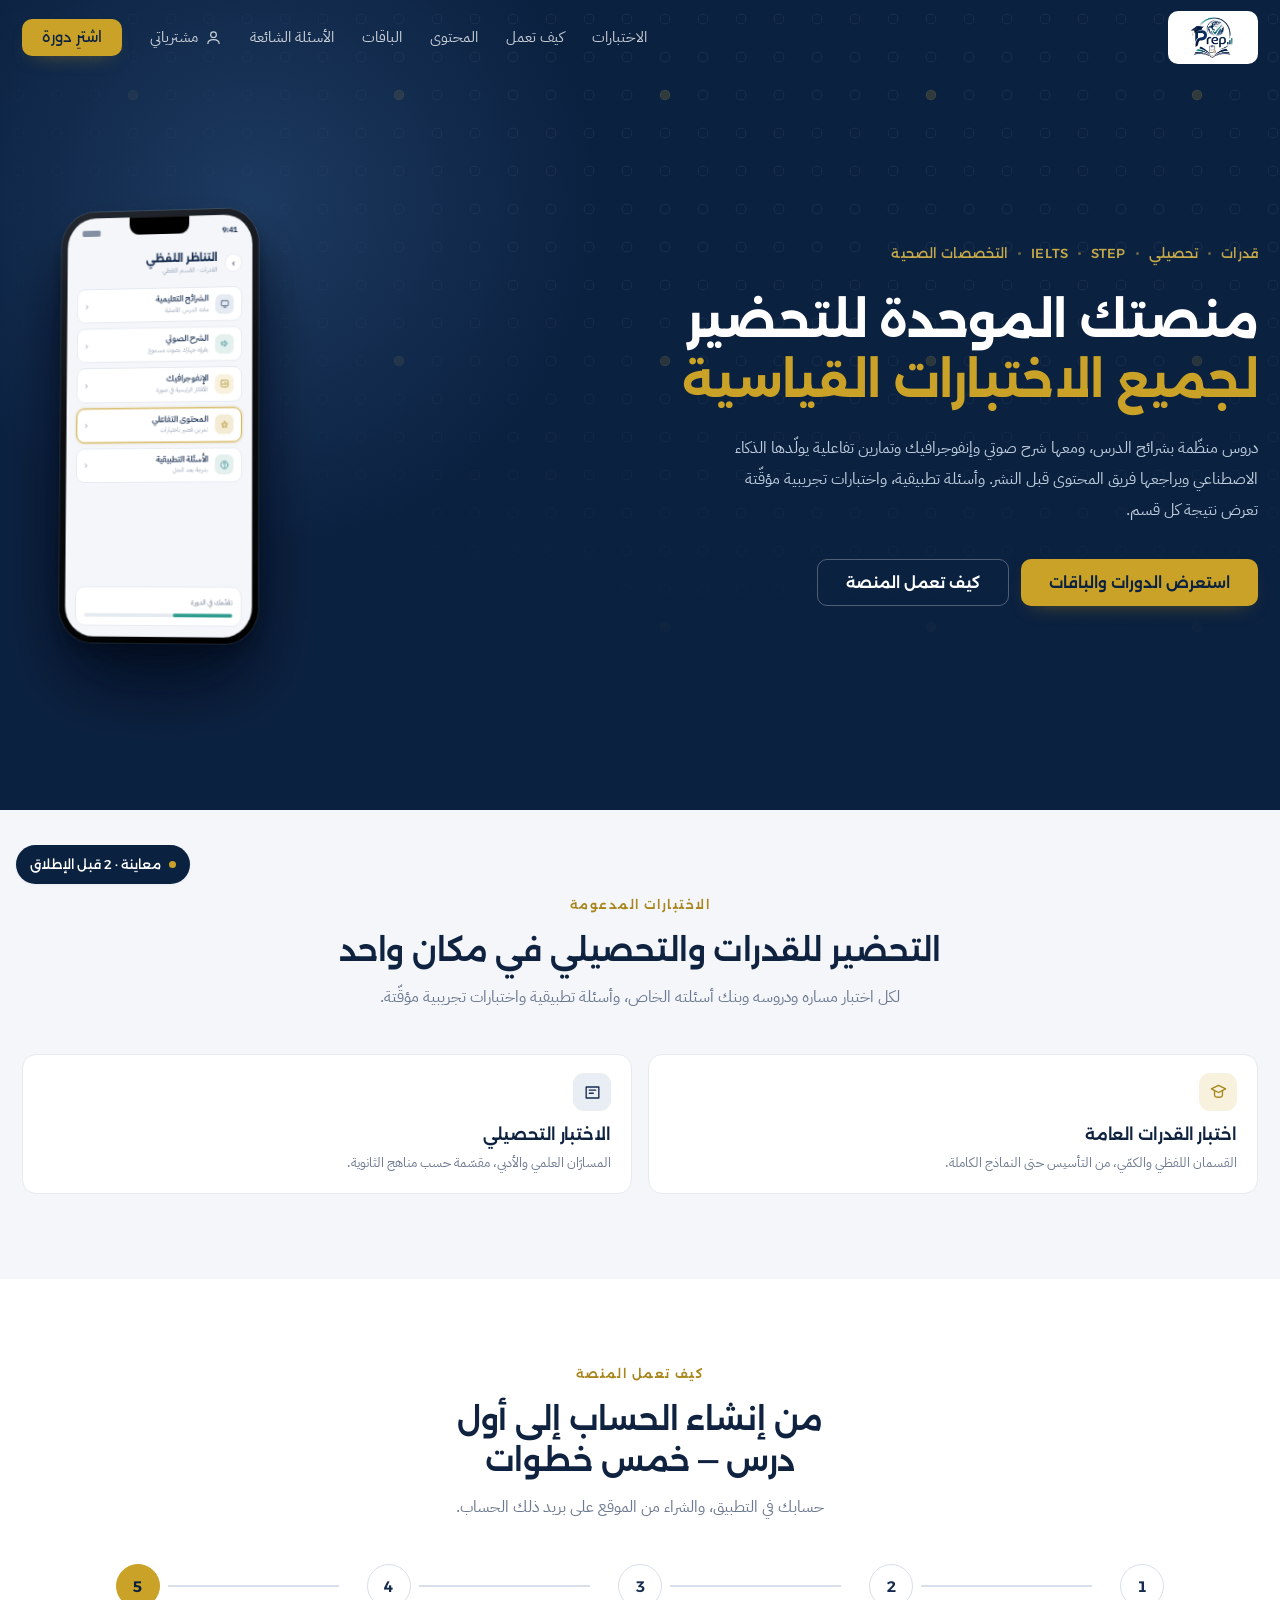
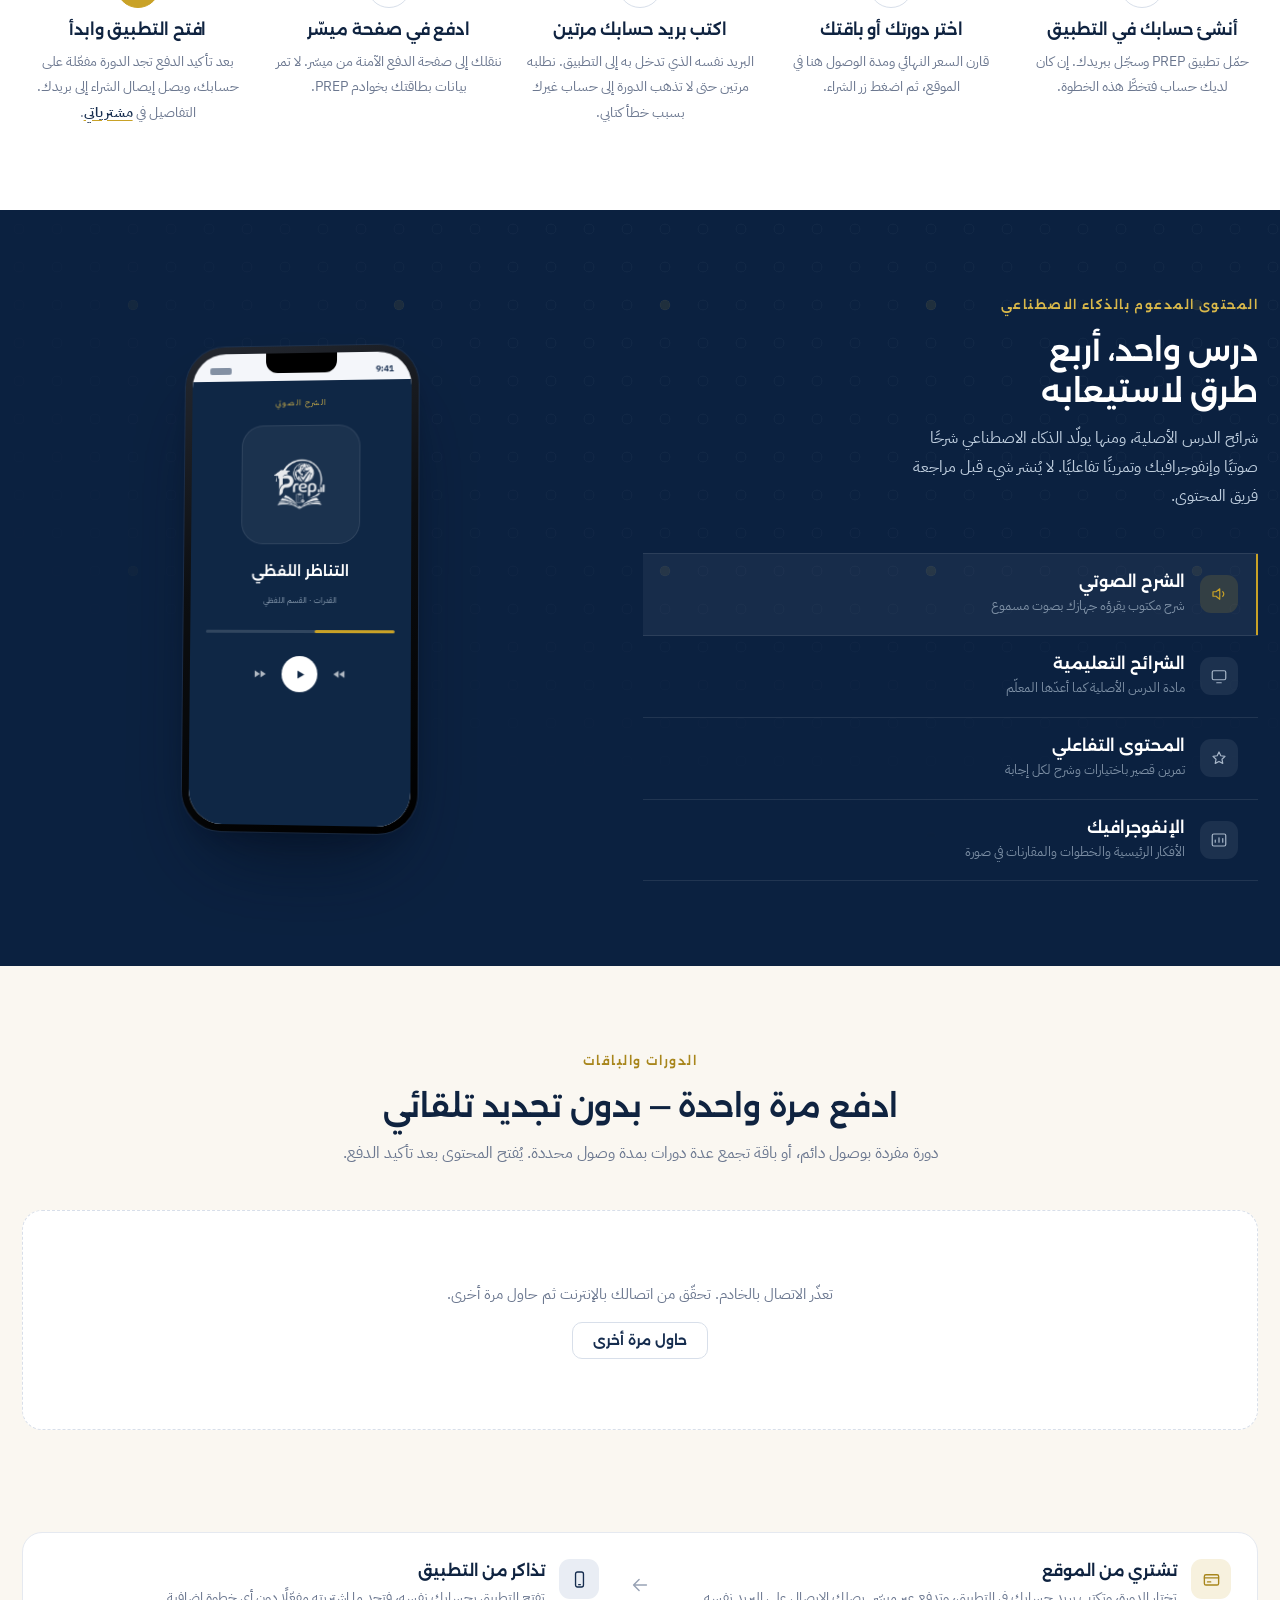
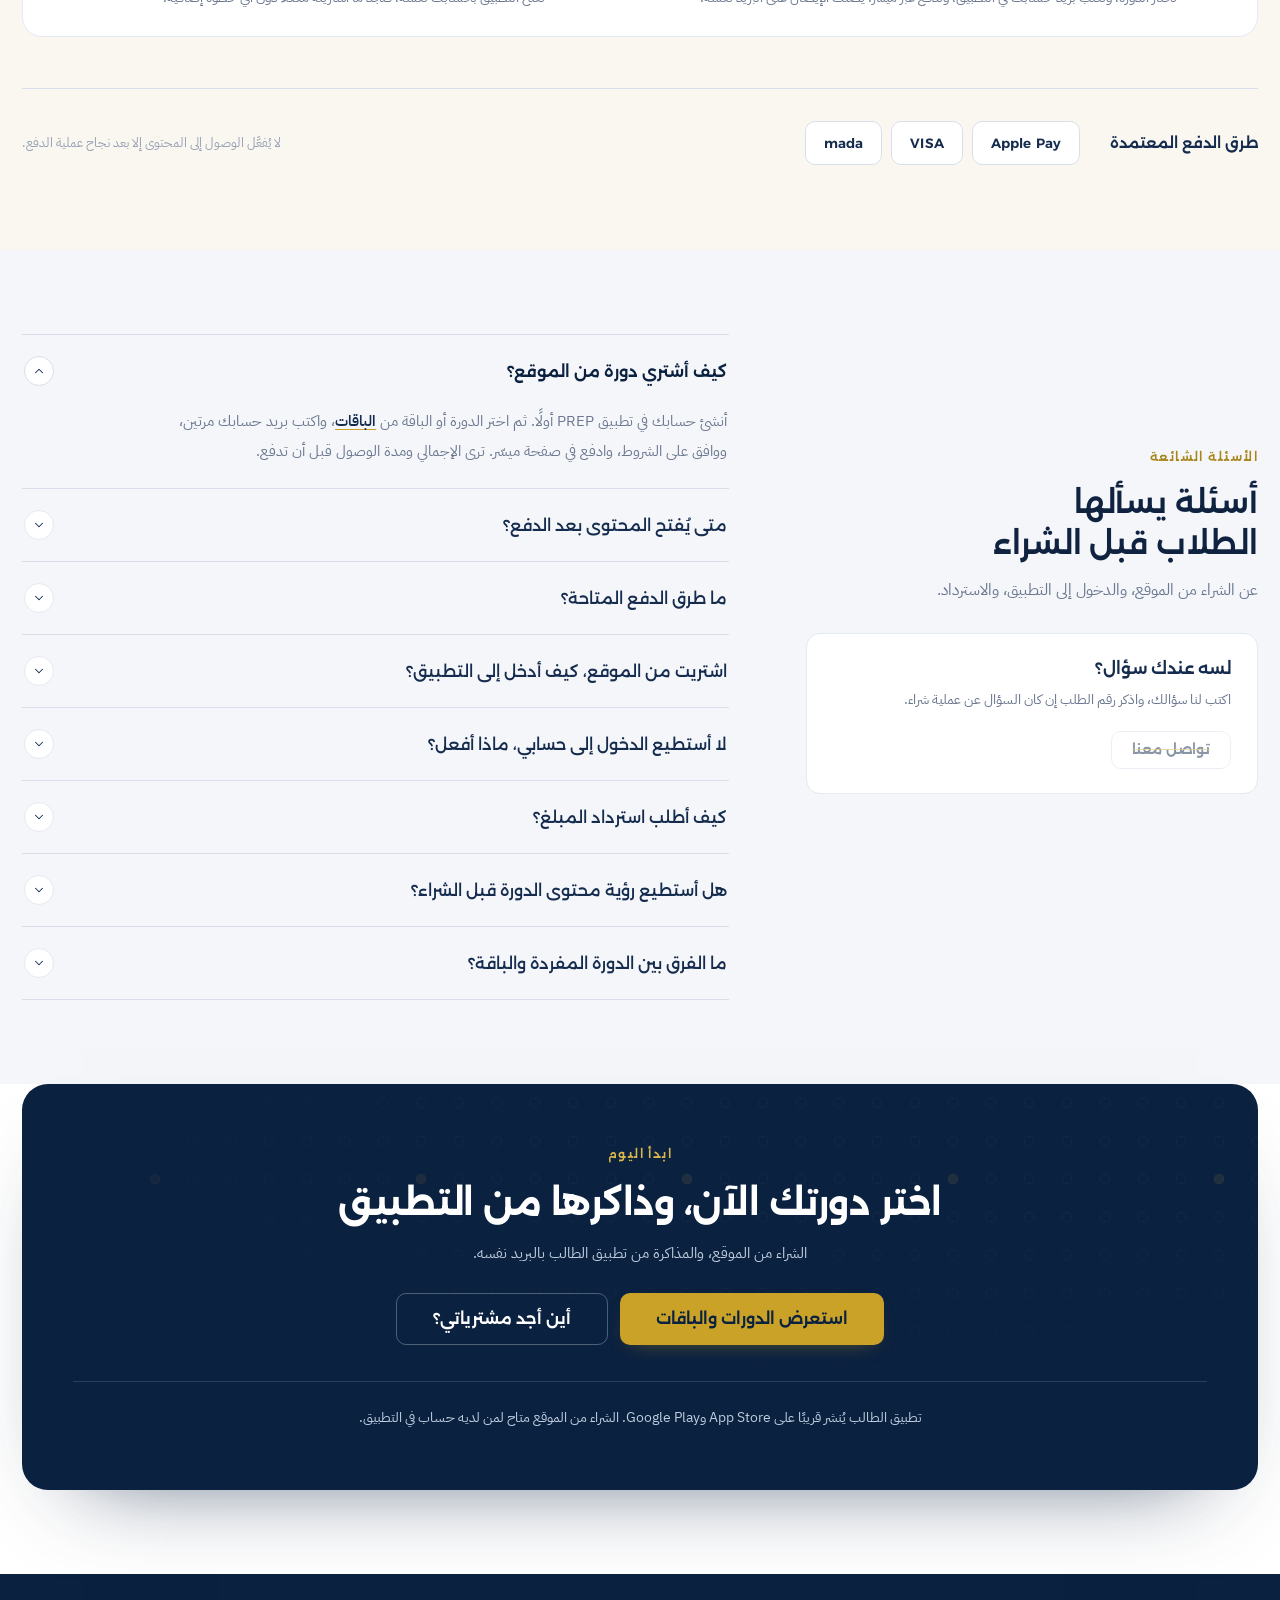
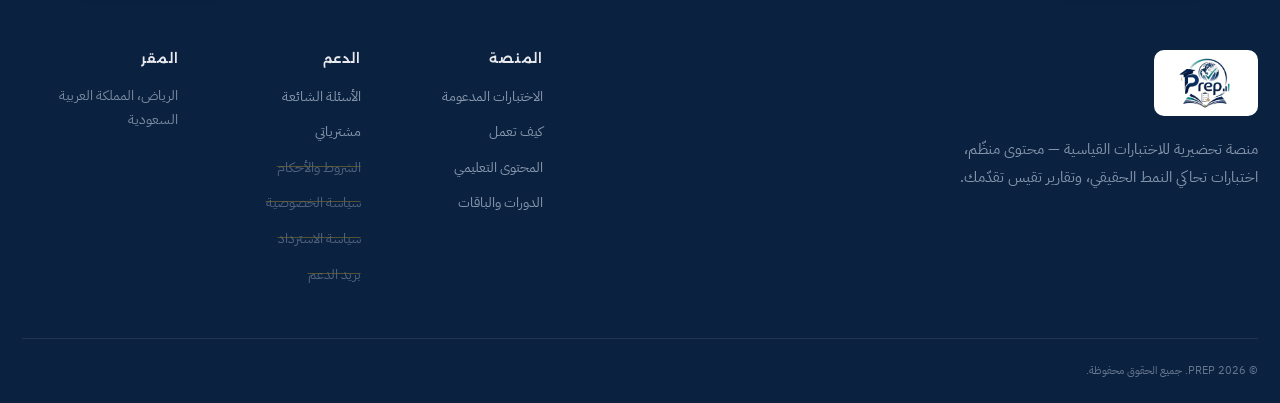
==== commit f90bd103: "Add landing page and checkout functionality with backend integration - Create config.js for site set" ====
--- a/index.html
+++ b/index.html
@@ -3,9 +3,9 @@
   PREP — صفحة الهبوط
   ────────────────────────────────────────────────────────────
   ملاحظات قبل النشر:
-  1) استبدل الدومين https://prep.sa/ في canonical و og:url و sitemap.xml و JSON-LD.
-  2) كل الأرقام والأسعار والتقييمات والآراء بيانات وهمية توضيحية — استبدلها بالبيانات الحقيقية.
-  3) روابط App Store / Google Play مؤقتة (#) — ضع الروابط الحقيقية.
+  1) كل الروابط والادعاءات غير المؤكَّدة وعنوان الباك إند تُضبط من assets/js/config.js. الأسعار تأتي من الباك إند فقط.
+  2) الدومين https://prep.sa/ هنا ثابت في canonical و og:url و sitemap.xml و JSON-LD — استبدله يدويًا.
+  3) قائمة ما قبل الإطلاق كاملة في docs/BACKEND_CONTRACT.md.
 -->
 <html lang="ar" dir="rtl">
 <head>
@@ -46,6 +46,7 @@
 <link href="https://fonts.googleapis.com/css2?family=Alexandria:wght@500;600;700&family=IBM+Plex+Sans+Arabic:wght@400;500;600;700&display=swap" rel="stylesheet">
 
 <link rel="stylesheet" href="assets/css/style.css">
+<link rel="stylesheet" href="assets/css/flow.css">
 
 <script type="application/ld+json">
 {
@@ -59,14 +60,7 @@
       "url": "https://prep.sa/",
       "logo": "https://prep.sa/assets/logo.png",
       "description": "منصة تحضيرية للاختبارات القياسية في المملكة العربية السعودية.",
-      "address": { "@type": "PostalAddress", "addressCountry": "SA", "addressLocality": "الرياض" },
-      "contactPoint": {
-        "@type": "ContactPoint",
-        "contactType": "customer support",
-        "email": "support@prep.sa",
-        "availableLanguage": ["ar", "en"]
-      },
-      "sameAs": ["https://twitter.com/prep", "https://www.instagram.com/prep", "https://www.tiktok.com/@prep"]
+      "address": { "@type": "PostalAddress", "addressCountry": "SA", "addressLocality": "الرياض" }
     },
     {
       "@type": "WebSite",
@@ -89,18 +83,22 @@
       "@type": "FAQPage",
       "@id": "https://prep.sa/#faq",
       "mainEntity": [
-        { "@type": "Question", "name": "هل يمكنني تجربة المنصة قبل الشراء؟",
-          "acceptedAnswer": { "@type": "Answer", "text": "نعم. إنشاء الحساب مجاني، وتستطيع تصفّح محتويات أي دورة ومشاهدة عيّنة من الدروس قبل الشراء." } },
+        { "@type": "Question", "name": "كيف أشتري دورة من الموقع؟",
+          "acceptedAnswer": { "@type": "Answer", "text": "أنشئ حسابك في تطبيق PREP أولًا، ثم اختر الدورة أو الباقة، واكتب بريد حسابك مرتين، ووافق على الشروط، وادفع في صفحة ميسّر." } },
         { "@type": "Question", "name": "متى يُفتح المحتوى بعد الدفع؟",
-          "acceptedAnswer": { "@type": "Answer", "text": "فور تأكيد عملية الدفع مباشرة. لا يُفعَّل الوصول إلى المحتوى إلا بعد نجاح الدفع." } },
+          "acceptedAnswer": { "@type": "Answer", "text": "فور تأكيد ميسّر لعملية الدفع. لا يُفعَّل الوصول قبل تأكيد الدفع." } },
         { "@type": "Question", "name": "ما طرق الدفع المتاحة؟",
-          "acceptedAnswer": { "@type": "Answer", "text": "Apple Pay، وبطاقات Visa، وبطاقات mada." } },
-        { "@type": "Question", "name": "هل الاشتراك في دورة واحدة أم في باقة؟",
-          "acceptedAnswer": { "@type": "Answer", "text": "الاثنان متاحان: تشتري دورة مفردة، أو باقة تجمع عدة دورات بسعر أقل." } },
-        { "@type": "Question", "name": "هل أحصل على شهادة؟",
-          "acceptedAnswer": { "@type": "Answer", "text": "نعم، تُصدر شهادة إتمام باسمك بعد إنهاء الدورة واجتياز الاختبار التجريبي." } },
-        { "@type": "Question", "name": "هل يعمل التطبيق بدون إنترنت؟",
-          "acceptedAnswer": { "@type": "Answer", "text": "يمكنك حفظ الدروس للمشاهدة لاحقًا، وتُحفظ إجاباتك محليًا وتُرفع عند عودة الاتصال." } }
+          "acceptedAnswer": { "@type": "Answer", "text": "Apple Pay، وبطاقات mada، وبطاقات Visa، في صفحة الدفع الآمنة من ميسّر. لا تمر بيانات بطاقتك بخوادم PREP." } },
+        { "@type": "Question", "name": "اشتريت من الموقع، كيف أدخل إلى التطبيق؟",
+          "acceptedAnswer": { "@type": "Answer", "text": "افتح التطبيق وادخل بحسابك الذي كتبت بريده عند الشراء. تجد مشترياتك مفعّلة دون أي خطوة إضافية." } },
+        { "@type": "Question", "name": "لا أستطيع الدخول إلى حسابي، ماذا أفعل؟",
+          "acceptedAnswer": { "@type": "Answer", "text": "الدخول يتم من التطبيق بالبريد وكلمة المرور الخاصة بحسابك. تأكد أنك تستخدم البريد الذي كتبته عند الشراء، وإن استمرت المشكلة راسل الدعم برقم المرجع الموجود في الإيصال." } },
+        { "@type": "Question", "name": "كيف أطلب استرداد المبلغ؟",
+          "acceptedAnswer": { "@type": "Answer", "text": "راسل الدعم واذكر رقم المرجع الموجود في إيصال الشراء. يُعاد المبلغ إلى وسيلة الدفع التي دفعت بها وفق سياسة الاسترداد." } },
+        { "@type": "Question", "name": "هل أستطيع رؤية محتوى الدورة قبل الشراء؟",
+          "acceptedAnswer": { "@type": "Answer", "text": "نعم، من التطبيق بعد إنشاء حسابك: يعرض فهرس الدورة بوحداتها وأسماء دروسها قبل الشراء، وتُفتح الدروس بعد الشراء." } },
+        { "@type": "Question", "name": "ما الفرق بين الدورة المفردة والباقة؟",
+          "acceptedAnswer": { "@type": "Answer", "text": "الدورة المفردة وصولها دائم. الباقة تجمع عدة دورات بمدة وصول محددة تبدأ من تأكيد الدفع." } }
       ]
     }
   ]
@@ -124,7 +122,10 @@
       <a href="#ai">المحتوى</a>
       <a href="#plans">الباقات</a>
       <a href="#faq">الأسئلة الشائعة</a>
-      <a class="btn btn--gold btn--sm nav__cta" href="#cta">ابدأ الآن مجانًا</a>
+      <a class="nav__acc" href="account.html" title="أين تجد مشترياتك وإيصالاتك ومدة الوصول">
+        <svg viewBox="0 0 24 24" aria-hidden="true"><circle cx="12" cy="8" r="4"/><path d="M4 21c0-4 3.6-6 8-6s8 2 8 6"/></svg>مشترياتي
+      </a>
+      <a class="btn btn--gold btn--sm nav__cta" href="#plans">اشترِ دورة</a>
     </nav>
 
     <button class="nav__burger" id="navBurger" aria-label="فتح القائمة" aria-expanded="false" aria-controls="navLinks">
@@ -148,20 +149,14 @@
       <h1 class="hero__h1">منصتك الموحدة للتحضير <em>لجميع الاختبارات القياسية</em></h1>
 
       <p class="hero__lead">
-        محتوى تعليمي منظّم ومدعوم بالذكاء الاصطناعي: شرح صوتي، شرائح، إنفوجرافيك،
-        وأسئلة تطبيقية. واختبارات تجريبية تقيس مستواك الحقيقي أولًا بأول.
+        دروس منظّمة بشرائح الدرس، ومعها شرح صوتي وإنفوجرافيك وتمارين تفاعلية يولّدها الذكاء الاصطناعي
+        ويراجعها فريق المحتوى قبل النشر. وأسئلة تطبيقية، واختبارات تجريبية مؤقّتة تعرض نتيجة كل قسم.
       </p>
 
       <div class="hero__acts">
-        <a class="btn btn--gold" href="#cta">ابدأ الآن مجانًا</a>
-        <a class="btn btn--ghost" href="#plans">استعرض الدورات</a>
-      </div>
-
-      <dl class="hero__trust">
-        <div><dt>طالب مسجّل</dt><dd dir="ltr" data-count="12400" data-suffix="+">12,400+</dd></div>
-        <div><dt>دورة ومسار</dt><dd dir="ltr" data-count="68">68</dd></div>
-        <div><dt>تقييم التطبيق</dt><dd dir="ltr">4.8<span class="hero__trust-of">/5</span></dd></div>
-      </dl>
+        <a class="btn btn--gold" href="#plans">استعرض الدورات والباقات</a>
+        <a class="btn btn--ghost" href="#how">كيف تعمل المنصة</a>
+      </div>
     </div>
 
     <!-- 3D phone cluster -->
@@ -174,6 +169,7 @@
             <div class="phone__notch"></div>
             <div class="phone__screen">
               <div class="sb"><span>9:41</span><i class="sb__ic"></i></div>
+              <!-- رسم توضيحي بلا أرقام: النتيجة الفعلية يحسبها التطبيق لكل طالب -->
               <div class="scr scr--result">
                 <div class="result__top">
                   <div class="ring" id="ring">
@@ -181,29 +177,22 @@
                       <circle class="ring__bg" cx="50" cy="50" r="42"/>
                       <circle class="ring__fg" cx="50" cy="50" r="42"/>
                     </svg>
-                    <div class="ring__val"><b data-count="80">80</b><small>من 100</small></div>
+                    <div class="ring__val"><small>نتيجتك</small></div>
                   </div>
-                  <p class="result__title">أنت على الطريق</p>
-                  <p class="result__sub">ركّز على القسم اللفظي هذا الأسبوع وأعِد النموذج بعد 3 أيام.</p>
+                  <p class="result__title">نتيجة الاختبار التجريبي</p>
+                  <p class="result__sub">نتيجة كل قسم، ثم مراجعة إجاباتك سؤالًا بسؤال.</p>
                 </div>
                 <div class="result__list">
                   <div class="mrow">
-                    <div class="mrow__h"><span>القسم الكمّي</span><b class="c-teal">84%</b></div>
-                    <div class="bar"><i class="bar--teal" style="--w:84%"></i></div>
-                    <p class="mrow__n">5 من 6 نماذج · متوسط الوقت 52 ثانية</p>
+                    <div class="mrow__h"><span>القسم الكمّي</span></div>
+                    <div class="bar"><i class="bar--teal" style="--w:62%"></i></div>
                   </div>
                   <div class="mrow">
-                    <div class="mrow__h"><span>القسم اللفظي</span><b class="c-gold">71%</b></div>
-                    <div class="bar"><i class="bar--gold" style="--w:71%"></i></div>
-                    <p class="mrow__n">التناظر اللفظي أضعف نقطة</p>
+                    <div class="mrow__h"><span>القسم اللفظي</span></div>
+                    <div class="bar"><i class="bar--gold" style="--w:48%"></i></div>
                   </div>
-                  <div class="mrow">
-                    <div class="mrow__h"><span>إدارة الوقت</span><b class="c-navy">92%</b></div>
-                    <div class="bar"><i class="bar--navy" style="--w:92%"></i></div>
-                    <p class="mrow__n">أنهيت الاختبار قبل الوقت بـ 4 دقائق</p>
-                  </div>
-                </div>
-                <div class="scr__cta" aria-hidden="true">استلام الشهادة</div>
+                </div>
+                <div class="scr__cta" aria-hidden="true">مراجعة الإجابات</div>
               </div>
             </div>
           </div>
@@ -219,8 +208,8 @@
               <div class="scr scr--home">
                 <div class="hhead">
                   <div class="hhead__id">
-                    <span class="ava">ع</span>
-                    <span><small>صباح الخير</small><b>عبدالله</b></span>
+                    <span class="ava">P</span>
+                    <span><small>الرئيسية</small><b>الدورات والباقات</b></span>
                   </div>
                   <div class="hhead__ic">
                     <span class="iconbtn" aria-hidden="true">
@@ -235,22 +224,11 @@
 
                 <div class="today">
                   <div class="today__row1">
-                    <span class="today__tag">خطة اليوم</span>
-                    <span class="today__cd">12 يومًا للاختبار</span>
+                    <span class="today__tag">القدرات</span>
+                    <span class="today__cd">التحصيلي</span>
                   </div>
-                  <p class="today__h">التناظر اللفظي</p>
-                  <p>قدرات لفظي · الدرس 7 من 12</p>
-                  <div class="today__row2">
-                    <span class="play" aria-hidden="true"><svg viewBox="0 0 24 24"><path d="M8 5.5v13l11-6.5z"/></svg></span>
-                    <div class="bar bar--onDark"><i class="bar--grad" style="--w:68%"></i></div>
-                    <span class="today__pct">68%</span>
-                  </div>
-                </div>
-
-                <div class="grid3">
-                  <div class="kpi"><i class="dot dot--teal"></i><b>79%</b><small>إجادة</small></div>
-                  <div class="kpi"><i class="dot dot--gold"></i><b>84</b><small>الدرجة</small></div>
-                  <div class="kpi"><i class="dot dot--teal"></i><b>6</b><small>أيام متتالية</small></div>
+                  <p class="today__h">تصفّح الدورات</p>
+                  <p>حسب نوع الاختبار، مع فهرس كل دورة قبل الشراء</p>
                 </div>
 
                 <div class="grid3">
@@ -261,7 +239,7 @@
 
                 <div class="mock">
                   <span class="mock__ic" aria-hidden="true"><svg viewBox="0 0 24 24"><circle cx="12" cy="12" r="9"/><path d="M12 7v5l3 2"/></svg></span>
-                  <span class="mock__t"><b>اختبار تجريبي مؤقّت</b><small>120 سؤالًا في 60 دقيقة</small></span>
+                  <span class="mock__t"><b>اختبار تجريبي مؤقّت</b><small>أقسام بوقت محدد لكل قسم</small></span>
                   <span class="mock__go" aria-hidden="true">‹</span>
                 </div>
               </div>
@@ -285,18 +263,18 @@
               <div class="scr scr--lesson">
                 <div class="lhead">
                   <span class="lhead__back" aria-hidden="true">›</span>
-                  <span><b>التناظر اللفظي</b><small>قدرات لفظي · الدرس السابع</small></span>
+                  <span><b>التناظر اللفظي</b><small>القدرات · القسم اللفظي</small></span>
                 </div>
                 <ul class="llist">
-                  <li><span class="llist__ic llist__ic--navy"><svg viewBox="0 0 24 24"><rect x="3" y="5" width="18" height="12" rx="2"/><path d="M9 21h6"/></svg></span><span><b>الشرائح التعليمية</b><small>18 شريحة</small></span><i>‹</i></li>
-                  <li><span class="llist__ic llist__ic--teal"><svg viewBox="0 0 24 24"><path d="M4 9v6h4l5 4V5L8 9z"/><path d="M17 9a4 4 0 0 1 0 6"/></svg></span><span><b>الشرح الصوتي</b><small>20 دقيقة</small></span><i>‹</i></li>
-                  <li><span class="llist__ic llist__ic--gold"><svg viewBox="0 0 24 24"><rect x="3" y="4" width="18" height="16" rx="2"/><path d="M7 15v-3M12 15V9M17 15v-5"/></svg></span><span><b>الإنفوجرافيك</b><small>مخطط تفاعلي</small></span><i>‹</i></li>
-                  <li class="is-on"><span class="llist__ic llist__ic--gold2"><svg viewBox="0 0 24 24"><path d="m12 4 2.4 5 5.6.8-4 3.9 1 5.5-5-2.6-5 2.6 1-5.5-4-3.9 5.6-.8z"/></svg></span><span><b>المحتوى التفاعلي</b><small>تمرين سحب وتصنيف</small></span><i>‹</i></li>
-                  <li><span class="llist__ic llist__ic--mint"><svg viewBox="0 0 24 24"><circle cx="12" cy="12" r="9"/><path d="M9.5 9a2.5 2.5 0 1 1 3.2 2.4c-.5.2-.7.6-.7 1.1v.5"/><circle cx="12" cy="16.5" r=".6"/></svg></span><span><b>الأسئلة التطبيقية</b><small>3 أسئلة</small></span><i>‹</i></li>
+                  <li><span class="llist__ic llist__ic--navy"><svg viewBox="0 0 24 24"><rect x="3" y="5" width="18" height="12" rx="2"/><path d="M9 21h6"/></svg></span><span><b>الشرائح التعليمية</b><small>مادة الدرس الأصلية</small></span><i>‹</i></li>
+                  <li><span class="llist__ic llist__ic--teal"><svg viewBox="0 0 24 24"><path d="M4 9v6h4l5 4V5L8 9z"/><path d="M17 9a4 4 0 0 1 0 6"/></svg></span><span><b>الشرح الصوتي</b><small>يقرؤه جهازك بصوت مسموع</small></span><i>‹</i></li>
+                  <li><span class="llist__ic llist__ic--gold"><svg viewBox="0 0 24 24"><rect x="3" y="4" width="18" height="16" rx="2"/><path d="M7 15v-3M12 15V9M17 15v-5"/></svg></span><span><b>الإنفوجرافيك</b><small>الأفكار الرئيسية في صورة</small></span><i>‹</i></li>
+                  <li class="is-on"><span class="llist__ic llist__ic--gold2"><svg viewBox="0 0 24 24"><path d="m12 4 2.4 5 5.6.8-4 3.9 1 5.5-5-2.6-5 2.6 1-5.5-4-3.9 5.6-.8z"/></svg></span><span><b>المحتوى التفاعلي</b><small>تمرين قصير باختيارات</small></span><i>‹</i></li>
+                  <li><span class="llist__ic llist__ic--mint"><svg viewBox="0 0 24 24"><circle cx="12" cy="12" r="9"/><path d="M9.5 9a2.5 2.5 0 1 1 3.2 2.4c-.5.2-.7.6-.7 1.1v.5"/><circle cx="12" cy="16.5" r=".6"/></svg></span><span><b>الأسئلة التطبيقية</b><small>بدرجة بعد الحل</small></span><i>‹</i></li>
                 </ul>
                 <div class="lprog">
-                  <div class="lprog__h"><span>تقدّمك في الدرس</span><b>3 من 5</b></div>
-                  <div class="bar"><i class="bar--teal" style="--w:60%"></i></div>
+                  <div class="lprog__h"><span>تقدّمك في الدورة</span></div>
+                  <div class="bar"><i class="bar--teal" style="--w:40%"></i></div>
                 </div>
               </div>
             </div>
@@ -310,133 +288,80 @@
 </section>
 
 <!-- ══════════ EXAMS ══════════
-     تركيبة غير متماثلة: بطاقة رئيسية واحدة + قائمة صفوف — لا شبكة بطاقات متكررة -->
+     الاختبارات التي يعرّفها الباك إند فعلًا (test_types: qudurat / tahsili).
+     لا أرقام ولا اختبارات إضافية — والأسعار والشراء في قسم الباقات. -->
 <section class="sec sec--tint" id="exams">
   <div class="wrap">
     <header class="shead">
       <p class="eyebrow">الاختبارات المدعومة</p>
-      <h2>اختبار واحد أو خمسة — التحضير في نفس المكان</h2>
-      <p class="shead__lead">كل اختبار له مساره ودروسه وبنك أسئلته الخاص، مبني على نمط الاختبار الحقيقي.</p>
+      <h2>التحضير للقدرات والتحصيلي في مكان واحد</h2>
+      <p class="shead__lead">لكل اختبار مساره ودروسه وبنك أسئلته الخاص، وأسئلة تطبيقية واختبارات تجريبية مؤقّتة.</p>
     </header>
 
-    <div class="exams">
-
-      <article class="exam-lead">
-        <span class="exam-lead__ic" aria-hidden="true">
+    <div class="xgrid">
+      <article class="xcard xcard--plain">
+        <span class="xcard__ic" aria-hidden="true">
           <svg viewBox="0 0 24 24"><path d="M3 7.5 12 3l9 4.5-9 4.5z"/><path d="M7 10v5c0 1.7 2.2 3 5 3s5-1.3 5-3v-5"/></svg>
         </span>
-        <h3>اختبار القدرات العامة</h3>
-        <p>القسمان اللفظي والكمّي، من التأسيس حتى النماذج الكاملة.</p>
-        <ul class="exam-lead__meta">
-          <li><b dir="ltr">38</b><small>درسًا</small></li>
-          <li><b dir="ltr">4,200</b><small>سؤال</small></li>
-        </ul>
+        <h3 class="xcard__t">اختبار القدرات العامة</h3>
+        <p class="xcard__m">القسمان اللفظي والكمّي، من التأسيس حتى النماذج الكاملة.</p>
       </article>
 
-      <ul class="exam-rows">
-        <li class="exam-row">
-          <span class="exam-row__ic exam-row__ic--navy" aria-hidden="true">
-            <svg viewBox="0 0 24 24"><path d="M4 5h16v14H4z"/><path d="M8 9h8M8 13h5"/></svg>
-          </span>
-          <div class="exam-row__tx">
-            <h3>الاختبار التحصيلي</h3>
-            <p>المسارَان العلمي والأدبي، مقسّمة حسب مناهج الثانوية.</p>
-          </div>
-          <ul class="exam-row__meta"><li>42 درسًا</li><li>3,800 سؤال</li></ul>
-        </li>
-
-        <li class="exam-row">
-          <span class="exam-row__ic exam-row__ic--teal" aria-hidden="true">
-            <svg viewBox="0 0 24 24"><path d="M12 3v18M3 12h18"/><circle cx="12" cy="12" r="9"/></svg>
-          </span>
-          <div class="exam-row__tx">
-            <h3>اختبارات الهيئة السعودية للتخصصات الصحية</h3>
-            <p>مسارات منفصلة لكل تخصص، مع بنك أسئلة يحاكي نمط الاختبار.</p>
-          </div>
-          <ul class="exam-row__meta"><li>26 مسارًا</li><li>تحديث دوري</li></ul>
-        </li>
-
-        <li class="exam-row">
-          <span class="exam-row__ic exam-row__ic--navy" aria-hidden="true">
-            <svg viewBox="0 0 24 24"><circle cx="12" cy="12" r="9"/><path d="M3.5 9h17M3.5 15h17M12 3c2.5 3 2.5 15 0 18M12 3c-2.5 3-2.5 15 0 18"/></svg>
-          </span>
-          <div class="exam-row__tx">
-            <h3>اختبار IELTS</h3>
-            <p>المهارات الأربع مع تدريب على المهام الكتابية والمحادثة.</p>
-          </div>
-          <ul class="exam-row__meta"><li>30 درسًا</li><li>4 مهارات</li></ul>
-        </li>
-
-        <li class="exam-row">
-          <span class="exam-row__ic exam-row__ic--gold" aria-hidden="true">
-            <svg viewBox="0 0 24 24"><path d="M5 4h14v16l-7-3-7 3z"/><path d="M9 9h6"/></svg>
-          </span>
-          <div class="exam-row__tx">
-            <h3>اختبار STEP</h3>
-            <p>القواعد والمفردات والاستيعاب، بنماذج على نمط الاختبار.</p>
-          </div>
-          <ul class="exam-row__meta"><li>24 درسًا</li><li>2,100 سؤال</li></ul>
-        </li>
-
-        <li class="exam-row exam-row--soon">
-          <span class="exam-row__ic exam-row__ic--ghost" aria-hidden="true">
-            <svg viewBox="0 0 24 24"><path d="M12 5v14M5 12h14"/></svg>
-          </span>
-          <div class="exam-row__tx">
-            <h3>اختبارات أخرى</h3>
-            <p>نضيف اختبارات جديدة تباعًا حسب طلب الطلاب.</p>
-          </div>
-          <ul class="exam-row__meta"><li>قريبًا</li></ul>
-        </li>
-      </ul>
-
+      <article class="xcard xcard--plain">
+        <span class="xcard__ic xcard__ic--navy" aria-hidden="true">
+          <svg viewBox="0 0 24 24"><path d="M4 5h16v14H4z"/><path d="M8 9h8M8 13h5"/></svg>
+        </span>
+        <h3 class="xcard__t">الاختبار التحصيلي</h3>
+        <p class="xcard__m">المسارَان العلمي والأدبي، مقسّمة حسب مناهج الثانوية.</p>
+      </article>
     </div>
   </div>
 </section>
 
 <!-- ══════════ HOW ══════════
-     مسار رأسي حقيقي: العنوان ثابت على الجانب والخطوات تمشي على خط واحد -->
+     مسار أفقي: فقاعات مرقّمة على خط واحد — امتداد لتوقيع ورقة الإجابات -->
 <section class="sec" id="how">
-  <div class="wrap how__in">
-    <header class="shead shead--start how__aside">
+  <div class="wrap">
+    <header class="shead">
       <p class="eyebrow">كيف تعمل المنصة</p>
       <h2>من إنشاء الحساب إلى أول درس — خمس خطوات</h2>
+      <p class="shead__lead">حسابك في التطبيق، والشراء من الموقع على بريد ذلك الحساب.</p>
     </header>
 
     <ol class="flow">
       <li class="flow__i">
         <span class="flow__n">1</span>
         <div class="flow__c">
-          <h3>أنشئ حسابك</h3>
-          <p>بالبريد الإلكتروني أو رقم الجوال. لا تحتاج بطاقة في هذه المرحلة.</p>
+          <h3>أنشئ حسابك في التطبيق</h3>
+          <p>حمّل تطبيق PREP وسجّل ببريدك. إن كان لديك حساب فتخطَّ هذه الخطوة.</p>
         </div>
       </li>
       <li class="flow__i">
         <span class="flow__n">2</span>
         <div class="flow__c">
-          <h3>استعرض الدورات</h3>
-          <p>اختر اختبارك، وشاهد قائمة الدروس وعيّنة من المحتوى قبل الشراء.</p>
+          <h3>اختر دورتك أو باقتك</h3>
+          <p>قارن السعر النهائي ومدة الوصول هنا في الموقع، ثم اضغط زر الشراء.</p>
         </div>
       </li>
       <li class="flow__i">
         <span class="flow__n">3</span>
         <div class="flow__c">
-          <h3>اختر دورة أو باقة</h3>
-          <p>سعر واضح لكل دورة، وباقات تجمع عدة دورات بتكلفة أقل.</p>
+          <h3>اكتب بريد حسابك مرتين</h3>
+          <p>البريد نفسه الذي تدخل به إلى التطبيق. نطلبه مرتين حتى لا تذهب الدورة إلى حساب غيرك بسبب خطأ كتابي.</p>
         </div>
       </li>
       <li class="flow__i">
         <span class="flow__n">4</span>
         <div class="flow__c">
-          <h3>ادفع إلكترونيًا</h3>
-          <p>عبر Apple&nbsp;Pay أو Visa أو mada. العملية تتم داخل التطبيق.</p>
+          <h3>ادفع في صفحة ميسّر</h3>
+          <p>ننقلك إلى صفحة الدفع الآمنة من ميسّر. لا تمر بيانات بطاقتك بخوادم PREP.</p>
         </div>
       </li>
       <li class="flow__i flow__i--end">
         <span class="flow__n">5</span>
         <div class="flow__c">
-          <h3>ابدأ التعلّم</h3>
-          <p>المحتوى يُفتح فور تأكيد الدفع، وتقدّمك يُحفظ على كل أجهزتك.</p>
+          <h3>افتح التطبيق وابدأ</h3>
+          <p>بعد تأكيد الدفع تجد الدورة مفعّلة على حسابك، ويصل إيصال الشراء إلى بريدك. التفاصيل في <a class="inline-link" href="account.html">مشترياتي</a>.</p>
         </div>
       </li>
     </ol>
@@ -452,26 +377,26 @@
         <p class="eyebrow eyebrow--onDark">المحتوى المدعوم بالذكاء الاصطناعي</p>
         <h2>درس واحد، أربع طرق لاستيعابه</h2>
         <p class="shead__lead shead__lead--onDark">
-          المادة العلمية نفسها تُقدَّم بأربع صيغ. اسمعها في الطريق، أو راجعها في صورة واحدة قبل النوم.
+          شرائح الدرس الأصلية، ومنها يولّد الذكاء الاصطناعي شرحًا صوتيًا وإنفوجرافيك وتمرينًا تفاعليًا. لا يُنشر شيء قبل مراجعة فريق المحتوى.
         </p>
       </header>
 
       <div class="tabs" role="tablist" aria-label="أنماط المحتوى">
         <button class="tab is-on" role="tab" id="tab-audio" aria-selected="true" aria-controls="pan-audio" data-pane="audio">
           <span class="tab__ic"><svg viewBox="0 0 24 24"><path d="M4 9v6h4l5 4V5L8 9z"/><path d="M17 9a4 4 0 0 1 0 6"/></svg></span>
-          <span class="tab__tx"><b>الشرح الصوتي</b><small>استمع للدرس وأنت في الطريق</small></span>
+          <span class="tab__tx"><b>الشرح الصوتي</b><small>شرح مكتوب يقرؤه جهازك بصوت مسموع</small></span>
         </button>
         <button class="tab" role="tab" id="tab-slides" aria-selected="false" aria-controls="pan-slides" tabindex="-1" data-pane="slides">
           <span class="tab__ic"><svg viewBox="0 0 24 24"><rect x="3" y="5" width="18" height="12" rx="2"/><path d="M9 21h6"/></svg></span>
-          <span class="tab__tx"><b>الشرائح التعليمية</b><small>المادة في شرائح منظّمة ومتسلسلة</small></span>
+          <span class="tab__tx"><b>الشرائح التعليمية</b><small>مادة الدرس الأصلية كما أعدّها المعلّم</small></span>
         </button>
         <button class="tab" role="tab" id="tab-quiz" aria-selected="false" aria-controls="pan-quiz" tabindex="-1" data-pane="quiz">
           <span class="tab__ic"><svg viewBox="0 0 24 24"><path d="m12 4 2.4 5 5.6.8-4 3.9 1 5.5-5-2.6-5 2.6 1-5.5-4-3.9 5.6-.8z"/></svg></span>
-          <span class="tab__tx"><b>المحتوى التفاعلي</b><small>سؤال تطبيقي بعد كل فكرة</small></span>
+          <span class="tab__tx"><b>المحتوى التفاعلي</b><small>تمرين قصير باختيارات وشرح لكل إجابة</small></span>
         </button>
         <button class="tab" role="tab" id="tab-info" aria-selected="false" aria-controls="pan-info" tabindex="-1" data-pane="info">
           <span class="tab__ic"><svg viewBox="0 0 24 24"><rect x="3" y="4" width="18" height="16" rx="2"/><path d="M7 15v-3M12 15V9M17 15v-5"/></svg></span>
-          <span class="tab__tx"><b>الإنفوجرافيك</b><small>المفاهيم الأساسية في صورة واحدة</small></span>
+          <span class="tab__tx"><b>الإنفوجرافيك</b><small>الأفكار الرئيسية والخطوات والمقارنات في صورة</small></span>
         </button>
       </div>
     </div>
@@ -488,9 +413,8 @@
               <p class="audio__eyebrow">الشرح الصوتي</p>
               <div class="audio__art"><img src="assets/logo.png" alt="" width="500" height="305"></div>
               <p class="audio__t">التناظر اللفظي</p>
-              <p class="audio__s">قدرات لفظي · الدرس السابع</p>
+              <p class="audio__s">القدرات · القسم اللفظي</p>
               <div class="audio__bar"><i style="--w:42%"></i></div>
-              <div class="audio__times"><span>08:24</span><span>20:00</span></div>
               <div class="audio__ctl">
                 <span class="audio__sm" aria-hidden="true"><svg viewBox="0 0 24 24"><path d="M19 6v12l-9-6zM9 6v12l-9-6z"/></svg></span>
                 <span class="audio__pl" aria-hidden="true"><svg viewBox="0 0 24 24"><path d="M8 5.5v13l11-6.5z"/></svg></span>
@@ -500,13 +424,13 @@
 
             <!-- شرائح -->
             <div class="scr scr--slides pane" id="pan-slides" role="tabpanel" aria-labelledby="tab-slides" hidden>
-              <div class="slides__top"><span>شريحة 7 من 18</span><span class="slides__chip">التناظر اللفظي</span></div>
+              <div class="slides__top"><span>شرائح الدرس</span><span class="slides__chip">التناظر اللفظي</span></div>
               <div class="slides__card">
                 <p class="slides__h">التناظر اللفظي — ما هو؟</p>
                 <ul>
                   <li><i></i>علاقة منطقية بين كلمتين</li>
                   <li><i></i>يُقاس بمقارنة العلاقة لا المعنى</li>
-                  <li><i></i>خمسة أنماط شائعة في الاختبار</li>
+                  <li><i></i>تبحث عن زوج بالعلاقة نفسها</li>
                 </ul>
               </div>
               <div class="slides__thumbs"><span></span><span></span><span class="is-on"></span><span></span></div>
@@ -515,28 +439,27 @@
 
             <!-- تفاعلي -->
             <div class="scr scr--quiz pane" id="pan-quiz" role="tabpanel" aria-labelledby="tab-quiz" hidden>
-              <div class="quiz__top"><span>سؤال 2 من 3</span><span class="quiz__chip">تطبيقي</span></div>
-              <p class="quiz__q">صنّف الكلمات التالية حسب نوع العلاقة:</p>
-              <div class="quiz__pool"><span>جزء من كل</span><span>ضدّية</span><span>ترادف</span></div>
+              <div class="quiz__top"><span>تمرين تفاعلي</span><span class="quiz__chip">داخل الدرس</span></div>
+              <p class="quiz__q">إصبع : يد — اختر الزوج الذي له العلاقة نفسها:</p>
               <div class="quiz__drops">
-                <div class="quiz__drop is-ok">إصبع : يد</div>
+                <div class="quiz__drop is-ok">ورقة : شجرة</div>
                 <div class="quiz__drop">كرم : بخل</div>
               </div>
+              <p class="quiz__why"><b>الشرح:</b> الإصبع جزء من اليد، كما أن الورقة جزء من الشجرة.</p>
               <div class="scr__cta" aria-hidden="true">تحقّق من الإجابة</div>
             </div>
 
             <!-- إنفوجرافيك -->
             <div class="scr scr--info pane" id="pan-info" role="tabpanel" aria-labelledby="tab-info" hidden>
-              <div class="info__top"><span>إنفوجرافيك</span><span class="info__chip">أنماط التناظر</span></div>
-              <div class="info__graph">
-                <div class="info__b" style="--h:46%"><i></i><small>ترادف</small></div>
-                <div class="info__b info__b--gold" style="--h:78%"><i></i><small>جزء/كل</small></div>
-                <div class="info__b" style="--h:62%"><i></i><small>ضدّية</small></div>
-                <div class="info__b" style="--h:34%"><i></i><small>سببية</small></div>
-                <div class="info__b" style="--h:52%"><i></i><small>وظيفة</small></div>
-              </div>
-              <p class="info__note">نمط «جزء من كل» هو الأكثر تكرارًا في نماذج القدرات.</p>
-              <div class="info__legend"><span><i class="dot dot--gold"></i>الأعلى تكرارًا</span><span><i class="dot dot--teal"></i>باقي الأنماط</span></div>
+              <div class="info__top"><span>إنفوجرافيك</span><span class="info__chip">خطوات</span></div>
+              <div class="slides__card">
+                <p class="slides__h">حل سؤال التناظر</p>
+                <ul>
+                  <li><i></i>حدّد العلاقة بين الكلمتين</li>
+                  <li><i></i>صُغها في جملة قصيرة</li>
+                  <li><i></i>طبّق الجملة على كل خيار</li>
+                </ul>
+              </div>
             </div>
 
           </div>
@@ -553,105 +476,32 @@
     <header class="shead">
       <p class="eyebrow">الدورات والباقات</p>
       <h2>ادفع مرة واحدة — بدون تجديد تلقائي</h2>
-      <p class="shead__lead">اشترِ دورة مفردة، أو باقة تجمع عدة دورات بسعر أقل. المحتوى يُفتح فور نجاح الدفع.</p>
+      <p class="shead__lead">دورة مفردة بوصول دائم، أو باقة تجمع عدة دورات بمدة وصول محددة. يُفتح المحتوى بعد تأكيد الدفع.</p>
     </header>
 
-    <!-- لوحات الباقات: SVG مرسوم بهوية المنصة. لاستبدالها بصورة حقيقية
-         استبدل محتوى .rate__art بـ <img src="assets/plan-x.jpg" alt=""> -->
-    <div class="rate">
-
-      <article class="rate__row">
-        <div class="rate__art" aria-hidden="true">
-          <svg viewBox="0 0 320 200" preserveAspectRatio="xMidYMid meet">
-            <rect x="74" y="10" width="172" height="180" rx="15" fill="#fff" stroke="#E5E9F0" stroke-width="1.5"/>
-            <rect x="94" y="30" width="66" height="7" rx="3.5" fill="#D8DFEA"/>
-            <rect x="94" y="44" width="40" height="6" rx="3" fill="#EAEEF4"/>
-            <g fill="none" stroke="#D8DFEA" stroke-width="1.6">
-              <circle cx="104" cy="80" r="8.5"/><circle cx="141" cy="80" r="8.5"/><circle cx="178" cy="80" r="8.5"/><circle cx="215" cy="80" r="8.5"/>
-              <circle cx="104" cy="112" r="8.5"/><circle cx="141" cy="112" r="8.5"/><circle cx="178" cy="112" r="8.5"/><circle cx="215" cy="112" r="8.5"/>
-              <circle cx="104" cy="144" r="8.5"/><circle cx="141" cy="144" r="8.5"/><circle cx="178" cy="144" r="8.5"/><circle cx="215" cy="144" r="8.5"/>
-            </g>
-            <g fill="#C9A227">
-              <circle cx="141" cy="80" r="9.3"/>
-              <circle cx="104" cy="112" r="9.3"/>
-              <circle cx="215" cy="144" r="9.3"/>
-            </g>
-          </svg>
-        </div>
-        <h3 class="rate__n">الدورة المفردة</h3>
-        <p class="rate__d">تناسبك إذا كنت تحضّر لاختبار واحد فقط.</p>
-        <p class="rate__p"><b>199</b><span>ر.س · شهران</span></p>
-        <ul class="rate__f">
-          <li>دورة واحدة بكل دروسها</li>
-          <li>بنك أسئلة الدورة</li>
-          <li>اختبار تجريبي واحد</li>
-          <li>تقرير أداء بعد الاختبار</li>
-        </ul>
-        <a class="btn btn--outline btn--full" href="#cta">اختر هذه الدورة</a>
-      </article>
-
-      <article class="rate__row rate__row--pick">
-        <div class="rate__art" aria-hidden="true">
-          <svg viewBox="0 0 320 200" preserveAspectRatio="xMidYMid meet">
-            <rect x="42" y="60" width="236" height="132" rx="16" fill="rgba(255,255,255,.05)" stroke="rgba(255,255,255,.16)" stroke-width="1.5"/>
-            <rect x="65" y="42" width="190" height="132" rx="16" fill="rgba(255,255,255,.08)" stroke="rgba(255,255,255,.24)" stroke-width="1.5"/>
-            <rect x="88" y="24" width="144" height="132" rx="16" fill="#0B2140" stroke="rgba(255,255,255,.36)" stroke-width="1.5"/>
-            <circle cx="160" cy="68" r="25" fill="none" stroke="rgba(255,255,255,.16)" stroke-width="7"/>
-            <circle cx="160" cy="68" r="25" fill="none" stroke="#C9A227" stroke-width="7" stroke-linecap="round"
-                    stroke-dasharray="157.1" stroke-dashoffset="44" transform="rotate(-90 160 68)"/>
-            <rect x="108" y="112" width="104" height="7" rx="3.5" fill="rgba(255,255,255,.24)"/>
-            <rect x="126" y="129" width="68" height="7" rx="3.5" fill="rgba(255,255,255,.13)"/>
-          </svg>
-        </div>
-        <span class="rate__flag">الأكثر اختيارًا</span>
-        <h3 class="rate__n">باقة القدرات الشاملة</h3>
-        <p class="rate__d">كل ما تحتاجه للقسمين اللفظي والكمّي حتى يوم الاختبار.</p>
-        <p class="rate__p"><b>399</b><span>ر.س · 6 أشهر</span></p>
-        <ul class="rate__f">
-          <li>كل دورات القدرات</li>
-          <li>بنك أسئلة كامل — 4,200 سؤال</li>
-          <li>6 اختبارات تجريبية مؤقّتة</li>
-          <li>تقارير تقدّم أسبوعية</li>
-          <li>شهادة إتمام باسمك</li>
-        </ul>
-        <a class="btn btn--gold btn--full" href="#cta">ابدأ بهذه الباقة</a>
-      </article>
-
-      <article class="rate__row">
-        <div class="rate__art" aria-hidden="true">
-          <svg viewBox="0 0 320 200" preserveAspectRatio="xMidYMid meet">
-            <g fill="#fff" stroke="#E5E9F0" stroke-width="1.5">
-              <rect x="22" y="28" width="86" height="64" rx="12"/>
-              <rect x="117" y="28" width="86" height="64" rx="12"/>
-              <rect x="212" y="28" width="86" height="64" rx="12"/>
-              <rect x="22" y="106" width="86" height="64" rx="12"/>
-              <rect x="212" y="106" width="86" height="64" rx="12"/>
-            </g>
-            <rect x="117" y="106" width="86" height="64" rx="12" fill="#F7F1DE" stroke="#C9A227" stroke-width="1.8"/>
-            <g fill="#D8DFEA">
-              <rect x="40" y="50" width="46" height="6" rx="3"/><rect x="40" y="64" width="28" height="6" rx="3"/>
-              <rect x="135" y="50" width="46" height="6" rx="3"/><rect x="135" y="64" width="28" height="6" rx="3"/>
-              <rect x="230" y="50" width="46" height="6" rx="3"/><rect x="230" y="64" width="28" height="6" rx="3"/>
-              <rect x="40" y="128" width="46" height="6" rx="3"/><rect x="40" y="142" width="28" height="6" rx="3"/>
-              <rect x="230" y="128" width="46" height="6" rx="3"/><rect x="230" y="142" width="28" height="6" rx="3"/>
-            </g>
-            <g fill="#C9A227">
-              <rect x="135" y="128" width="46" height="6" rx="3"/><rect x="135" y="142" width="28" height="6" rx="3"/>
-            </g>
-          </svg>
-        </div>
-        <h3 class="rate__n">الباقة الشاملة</h3>
-        <p class="rate__d">لمن يحضّر لأكثر من اختبار خلال السنة.</p>
-        <p class="rate__p"><b>699</b><span>ر.س · سنة</span></p>
-        <ul class="rate__f">
-          <li>كل الاختبارات وكل الدورات</li>
-          <li>اختبارات تجريبية غير محدودة</li>
-          <li>مسار مخصّص حسب مستواك</li>
-          <li>أولوية في الدعم</li>
-        </ul>
-        <a class="btn btn--outline btn--full" href="#cta">اطّلع على التفاصيل</a>
-      </article>
-
+    <!-- البطاقات تُبنى من GET /public/web-offers (assets/js/landing.js) — لا أسعار ثابتة هنا. -->
+    <div class="rate" id="offers" aria-live="polite" aria-busy="true">
+      <div class="rate__state"><span class="spin" aria-hidden="true"></span>جارٍ تحميل الدورات والباقات…</div>
+    </div>
+    <noscript><p class="rate__state">تظهر الأسعار الحالية بعد تفعيل JavaScript في المتصفح.</p></noscript>
+
+    <!-- الفرق بين الشراء من الموقع والمذاكرة من التطبيق (LP-02) -->
+    <div class="buyflow">
+      <div class="buyflow__i">
+        <span class="buyflow__ic" aria-hidden="true"><svg viewBox="0 0 24 24"><rect x="3" y="6" width="18" height="13" rx="2"/><path d="M3 10h18M7 15h4"/></svg></span>
+        <div>
+          <h3>تشتري من الموقع</h3>
+          <p>تختار الدورة، وتكتب بريد حسابك في التطبيق، وتدفع عبر ميسّر. يصلك الإيصال على البريد نفسه.</p>
+        </div>
+      </div>
+      <svg class="buyflow__arrow" viewBox="0 0 24 24" aria-hidden="true"><path d="M19 12H5M11 6l-6 6 6 6"/></svg>
+      <div class="buyflow__i">
+        <span class="buyflow__ic" aria-hidden="true"><svg viewBox="0 0 24 24"><rect x="7" y="2.5" width="10" height="19" rx="2.5"/><path d="M11 18.5h2"/></svg></span>
+        <div>
+          <h3>تذاكر من التطبيق</h3>
+          <p>تفتح التطبيق بحسابك نفسه، فتجد ما اشتريته مفعّلًا دون أي خطوة إضافية.</p>
+        </div>
+      </div>
     </div>
 
     <div class="pay">
@@ -666,47 +516,6 @@
   </div>
 </section>
 
-<!-- ══════════ PROOF ══════════ -->
-<section class="sec" id="proof">
-  <div class="wrap">
-    <ul class="nums">
-      <li><b dir="ltr" data-count="12400">12,400</b><small>طالب مسجّل</small></li>
-      <li><b dir="ltr" data-count="68">68</b><small>دورة ومسار</small></li>
-      <li><b dir="ltr" data-count="14000" data-suffix="+">14,000+</b><small>سؤال في بنك الأسئلة</small></li>
-      <li><b dir="ltr">4.8<span class="nums__of">/5</span></b><small>متوسط تقييم التطبيق</small></li>
-    </ul>
-
-    <header class="shead shead--start proof__head">
-      <p class="eyebrow">آراء الطلاب</p>
-      <h2>ماذا تغيّر بعد شهرين من الاستخدام</h2>
-    </header>
-
-    <ul class="quotes">
-      <li class="quote">
-        <p class="quote__x">«كنت أذاكر بلا ترتيب. تقرير الاختبار التجريبي وضّح لي إن مشكلتي في التناظر اللفظي تحديدًا، فركّزت عليه أسبوعين.»</p>
-        <div class="quote__w">
-          <span class="quote__a">ن</span>
-          <span class="quote__id"><b>نورة الشمري</b><small>قدرات · من 74 إلى 88</small></span>
-        </div>
-      </li>
-      <li class="quote">
-        <p class="quote__x">«الشرح الصوتي حل لي مشكلة الوقت. أسمع الدرس في الطريق للجامعة وأراجع الإنفوجرافيك بالليل.»</p>
-        <div class="quote__w">
-          <span class="quote__a">م</span>
-          <span class="quote__id"><b>محمد العتيبي</b><small>تحصيلي · من 68 إلى 85</small></span>
-        </div>
-      </li>
-      <li class="quote">
-        <p class="quote__x">«الاختبارات المؤقّتة عوّدتني على ضغط الوقت. أول مرة أخلّص النموذج كامل قبل انتهاء الوقت.»</p>
-        <div class="quote__w">
-          <span class="quote__a">ر</span>
-          <span class="quote__id"><b>ريم القحطاني</b><small>STEP · من 61 إلى 79</small></span>
-        </div>
-      </li>
-    </ul>
-  </div>
-</section>
-
 <!-- ══════════ FAQ ══════════
      عمودان: العنوان وصندوق السؤال ثابتان جانبًا، والأكورديون بعرض قراءة مريح -->
 <section class="sec sec--tint" id="faq">
@@ -715,61 +524,75 @@
     <div class="faq__aside">
       <header class="shead shead--start">
         <p class="eyebrow">الأسئلة الشائعة</p>
-        <h2>أسئلة يسألها الطلاب قبل التسجيل</h2>
-        <p class="shead__lead">كل ما تحتاج معرفته قبل إنشاء حسابك.</p>
+        <h2>أسئلة يسألها الطلاب قبل الشراء</h2>
+        <p class="shead__lead">عن الشراء من الموقع، والدخول إلى التطبيق، والاسترداد.</p>
       </header>
 
-      <div class="faq__ask">
+      <div class="faq__ask" data-link-wrap>
         <div class="faq__ask-tx">
           <h3>لسه عندك سؤال؟</h3>
-          <p>اكتب لنا سؤالك ونرد عليك خلال يوم عمل واحد.</p>
-        </div>
-        <a class="btn btn--outline btn--sm" href="mailto:support@prep.sa">تواصل معنا</a>
+          <p>اكتب لنا سؤالك، واذكر رقم الطلب إن كان السؤال عن عملية شراء.</p>
+        </div>
+        <a class="btn btn--outline btn--sm" data-link="supportEmail">تواصل معنا</a>
       </div>
     </div>
 
     <div class="faq" id="faqList">
       <details class="faq__i" open>
         <summary>
-          <span class="faq__q">هل يمكنني تجربة المنصة قبل الشراء؟</span>
-          <span class="faq__ic" aria-hidden="true"><svg viewBox="0 0 24 24"><path d="m6 9 6 6 6-6"/></svg></span>
-        </summary>
-        <div class="faq__a"><p>نعم. إنشاء الحساب مجاني، وتستطيع تصفّح محتويات أي دورة ومشاهدة عيّنة من الدروس قبل الشراء.</p></div>
+          <span class="faq__q">كيف أشتري دورة من الموقع؟</span>
+          <span class="faq__ic" aria-hidden="true"><svg viewBox="0 0 24 24"><path d="m6 9 6 6 6-6"/></svg></span>
+        </summary>
+        <div class="faq__a"><p>أنشئ حسابك في تطبيق PREP أولًا. ثم اختر الدورة أو الباقة من <a class="inline-link" href="#plans">الباقات</a>، واكتب بريد حسابك مرتين، ووافق على الشروط، وادفع في صفحة ميسّر. ترى الإجمالي ومدة الوصول قبل أن تدفع.</p></div>
       </details>
       <details class="faq__i">
         <summary>
           <span class="faq__q">متى يُفتح المحتوى بعد الدفع؟</span>
           <span class="faq__ic" aria-hidden="true"><svg viewBox="0 0 24 24"><path d="m6 9 6 6 6-6"/></svg></span>
         </summary>
-        <div class="faq__a"><p>فور تأكيد عملية الدفع مباشرة. لا يُفعَّل الوصول إلى المحتوى إلا بعد نجاح الدفع، وتصلك رسالة تأكيد على بريدك.</p></div>
+        <div class="faq__a"><p>فور تأكيد ميسّر لعملية الدفع. لا يُفعَّل الوصول قبل تأكيد الدفع. إن تأخر التأكيد فلا تكرر الدفع — يكتمل الطلب تلقائيًا ويصلك الإيصال على بريدك.</p></div>
       </details>
       <details class="faq__i">
         <summary>
           <span class="faq__q">ما طرق الدفع المتاحة؟</span>
           <span class="faq__ic" aria-hidden="true"><svg viewBox="0 0 24 24"><path d="m6 9 6 6 6-6"/></svg></span>
         </summary>
-        <div class="faq__a"><p>Apple&nbsp;Pay، وبطاقات Visa، وبطاقات mada. تتم العملية داخل التطبيق ولا نحتفظ ببيانات بطاقتك.</p></div>
+        <div class="faq__a"><p>Apple&nbsp;Pay، وبطاقات mada، وبطاقات Visa، في صفحة الدفع الآمنة من ميسّر. تُدخل بيانات البطاقة لدى ميسّر مباشرة، ولا تمر بخوادم PREP.</p></div>
       </details>
       <details class="faq__i">
         <summary>
-          <span class="faq__q">هل أشترك في دورة واحدة أم في باقة؟</span>
-          <span class="faq__ic" aria-hidden="true"><svg viewBox="0 0 24 24"><path d="m6 9 6 6 6-6"/></svg></span>
-        </summary>
-        <div class="faq__a"><p>الاثنان متاحان. اشترِ دورة مفردة إذا كنت تحضّر لاختبار واحد، أو باقة تجمع عدة دورات بتكلفة أقل.</p></div>
+          <span class="faq__q">اشتريت من الموقع، كيف أدخل إلى التطبيق؟</span>
+          <span class="faq__ic" aria-hidden="true"><svg viewBox="0 0 24 24"><path d="m6 9 6 6 6-6"/></svg></span>
+        </summary>
+        <div class="faq__a"><p>افتح التطبيق وادخل بحسابك الذي كتبت بريده عند الشراء. تجد مشترياتك مفعّلة دون أي خطوة إضافية، ولا يوجد حساب منفصل للموقع.</p></div>
       </details>
       <details class="faq__i">
         <summary>
-          <span class="faq__q">هل أحصل على شهادة؟</span>
-          <span class="faq__ic" aria-hidden="true"><svg viewBox="0 0 24 24"><path d="m6 9 6 6 6-6"/></svg></span>
-        </summary>
-        <div class="faq__a"><p>نعم. تُصدر شهادة إتمام باسمك بعد إنهاء دروس الدورة واجتياز الاختبار التجريبي، ويمكنك مشاركتها مباشرة.</p></div>
+          <span class="faq__q">لا أستطيع الدخول إلى حسابي، ماذا أفعل؟</span>
+          <span class="faq__ic" aria-hidden="true"><svg viewBox="0 0 24 24"><path d="m6 9 6 6 6-6"/></svg></span>
+        </summary>
+        <div class="faq__a"><p>الدخول يتم من التطبيق بالبريد وكلمة المرور الخاصة بحسابك. تأكد أنك تستخدم البريد الذي كتبته عند الشراء. إن استمرت المشكلة، راسل الدعم واذكر رقم المرجع الموجود في إيصال الشراء.</p></div>
       </details>
       <details class="faq__i">
         <summary>
-          <span class="faq__q">هل يعمل التطبيق بدون إنترنت؟</span>
-          <span class="faq__ic" aria-hidden="true"><svg viewBox="0 0 24 24"><path d="m6 9 6 6 6-6"/></svg></span>
-        </summary>
-        <div class="faq__a"><p>يمكنك حفظ الدروس للمشاهدة لاحقًا. وإذا انقطع الاتصال أثناء حل الأسئلة، تُحفظ إجاباتك محليًا وتُرفع عند عودة الاتصال.</p></div>
+          <span class="faq__q">كيف أطلب استرداد المبلغ؟</span>
+          <span class="faq__ic" aria-hidden="true"><svg viewBox="0 0 24 24"><path d="m6 9 6 6 6-6"/></svg></span>
+        </summary>
+        <div class="faq__a"><p>راسل الدعم واذكر رقم المرجع الموجود في إيصال الشراء. يُعاد المبلغ إلى وسيلة الدفع التي دفعت بها، وعند الاسترداد الكامل يُلغى وصولك إلى ما اشتريته.<span data-link-wrap> التفاصيل في <a class="inline-link" data-link="refund">سياسة الاسترداد</a>.</span></p></div>
+      </details>
+      <details class="faq__i">
+        <summary>
+          <span class="faq__q">هل أستطيع رؤية محتوى الدورة قبل الشراء؟</span>
+          <span class="faq__ic" aria-hidden="true"><svg viewBox="0 0 24 24"><path d="m6 9 6 6 6-6"/></svg></span>
+        </summary>
+        <div class="faq__a"><p>نعم، من التطبيق بعد إنشاء حسابك: يعرض لك فهرس الدورة بوحداتها وأسماء دروسها قبل الشراء. تُفتح الدروس نفسها بعد الشراء.</p></div>
+      </details>
+      <details class="faq__i">
+        <summary>
+          <span class="faq__q">ما الفرق بين الدورة المفردة والباقة؟</span>
+          <span class="faq__ic" aria-hidden="true"><svg viewBox="0 0 24 24"><path d="m6 9 6 6 6-6"/></svg></span>
+        </summary>
+        <div class="faq__a"><p>الدورة المفردة وصولها دائم. الباقة تجمع عدة دورات بمدة وصول محددة تبدأ من تأكيد الدفع، وتظهر المدة والدورات المشمولة على بطاقة كل باقة.</p></div>
       </details>
     </div>
 
@@ -783,26 +606,15 @@
       <div class="sheet sheet--soft" aria-hidden="true"></div>
       <div class="cta__in">
         <p class="eyebrow eyebrow--onDark">ابدأ اليوم</p>
-        <h2 class="cta__h">أنشئ حسابك في دقيقة، وشوف مستواك الحقيقي في أول اختبار تجريبي</h2>
-        <p class="cta__l">التسجيل مجاني. لن نطلب بطاقتك إلا عند شراء دورة.</p>
+        <h2 class="cta__h">اختر دورتك الآن، وذاكرها من التطبيق</h2>
+        <p class="cta__l">الشراء من الموقع، والمذاكرة من تطبيق الطالب بالبريد نفسه.</p>
 
         <div class="cta__acts">
-          <a class="btn btn--gold btn--lg" href="#">أنشئ حسابًا مجانًا</a>
-          <a class="btn btn--ghost btn--lg" href="#plans">استعرض الباقات</a>
-        </div>
-
-        <div class="stores">
-          <p class="stores__t">حمّل تطبيق الطالب</p>
-          <div class="stores__l">
-            <a class="store" href="#" aria-label="حمّل التطبيق من App Store">
-              <svg viewBox="0 0 24 24" aria-hidden="true"><path d="M16.4 12.7c0-2.3 1.9-3.4 2-3.5-1.1-1.6-2.8-1.8-3.4-1.9-1.4-.1-2.8.9-3.5.9s-1.8-.8-3-.8c-1.5 0-2.9.9-3.7 2.3-1.6 2.7-.4 6.8 1.1 9 .8 1.1 1.7 2.3 2.9 2.2 1.2 0 1.6-.7 3-.7s1.8.7 3 .7 2-1.1 2.7-2.2c.9-1.2 1.2-2.5 1.3-2.5s-2.4-1-2.4-3.5zM14.2 5.6c.6-.8 1-1.9.9-3-.9 0-2 .6-2.7 1.4-.6.7-1.1 1.8-.9 2.9 1 .1 2-.5 2.7-1.3z"/></svg>
-              <span><small>حمّله من</small><b>App Store</b></span>
-            </a>
-            <a class="store" href="#" aria-label="حمّل التطبيق من Google Play">
-              <svg viewBox="0 0 24 24" aria-hidden="true"><path d="M4 3.2v17.6c0 .5.5.8.9.6l9.6-5.5-3-3zM16.3 10.7 6.4 5l6.6 6.6zM6.4 19l9.9-5.7-2.9-2.9zM17.7 11.5l2.8 1.6c.6.3.6 1.2 0 1.5l-2.8 1.6-3-2.4z"/></svg>
-              <span><small>حمّله من</small><b>Google Play</b></span>
-            </a>
-          </div>
+          <a class="btn btn--gold btn--lg" href="#plans">استعرض الدورات والباقات</a>
+          <a class="btn btn--ghost btn--lg" href="account.html">أين أجد مشترياتي؟</a>
+        </div>
+
+        <p class="cta__soon">تطبيق الطالب يُنشر قريبًا على App Store وGoogle&nbsp;Play. الشراء من الموقع متاح لمن لديه حساب في التطبيق.</p>
         </div>
       </div>
     </div>
@@ -817,11 +629,6 @@
     <div class="foot__brand">
       <img class="foot__logo" src="assets/logo.png" alt="شعار PREP" width="500" height="305" loading="lazy">
       <p>منصة تحضيرية للاختبارات القياسية — محتوى منظّم، اختبارات تحاكي النمط الحقيقي، وتقارير تقيس تقدّمك.</p>
-      <ul class="social">
-        <li><a href="#" aria-label="X"><svg viewBox="0 0 24 24" aria-hidden="true"><path d="M4 4h3.6l4.3 5.8L16.8 4H20l-6.4 7.6L20.4 20h-3.6l-4.6-6.2L6.9 20H3.6l6.8-8.1z"/></svg></a></li>
-        <li><a href="#" aria-label="Instagram"><svg viewBox="0 0 24 24" aria-hidden="true"><rect x="3.5" y="3.5" width="17" height="17" rx="5"/><circle cx="12" cy="12" r="3.8"/><circle cx="17" cy="7" r="1.2"/></svg></a></li>
-        <li><a href="#" aria-label="TikTok"><svg viewBox="0 0 24 24" aria-hidden="true"><path d="M14 3v10.5a3 3 0 1 1-2.4-2.94V13a1 1 0 1 0 .4.8V3zM14 3c.4 2.2 2 3.7 4.4 3.9v2.4C16.9 9.2 15.3 8.6 14 7.5z"/></svg></a></li>
-      </ul>
     </div>
 
     <div class="foot__nav">
@@ -836,24 +643,28 @@
       <nav class="foot__col" aria-label="روابط الدعم">
         <h3>الدعم</h3>
         <a href="#faq">الأسئلة الشائعة</a>
-        <a href="#">الشروط والأحكام</a>
-        <a href="#">سياسة الخصوصية</a>
-        <a href="mailto:support@prep.sa">support@prep.sa</a>
+        <a href="account.html">مشترياتي</a>
+        <a data-link="terms">الشروط والأحكام</a>
+        <a data-link="privacy">سياسة الخصوصية</a>
+        <a data-link="refund">سياسة الاسترداد</a>
+        <a data-link="supportEmail" data-link-text>بريد الدعم</a>
       </nav>
 
       <div class="foot__col">
-        <h3>تابعنا</h3>
+        <h3>المقر</h3>
         <p class="foot__mail">الرياض، المملكة العربية السعودية</p>
       </div>
     </div>
   </div>
 
   <div class="wrap foot__bar">
-    <small>© <span id="year">2026</span> PREP. جميع الحقوق محفوظة.</small>
-    <small class="foot__note">الأرقام والآراء المعروضة توضيحية.</small>
-  </div>
+    <small>© <span id="year">2026</span> PREP. جميع الحقوق محفوظة.</small>  </div>
 </footer>
 
+<script src="assets/js/config.js"></script>
+<script src="assets/js/api.js"></script>
+<script src="assets/js/shared.js"></script>
+<script src="assets/js/landing.js" defer></script>
 <script src="assets/js/main.js" defer></script>
 </body>
 </html>
--- a/assets/css/style.css
+++ b/assets/css/style.css
@@ -63,7 +63,7 @@
 
   --pw:236px;
   --ease:cubic-bezier(.22,.68,.28,1);
-  --pad:clamp(74px,9vw,118px);
+  --pad:clamp(56px,6.6vw,86px);
 }
 
 /* ───────── 2. Reset ───────── */
@@ -215,15 +215,6 @@
 }
 
 .hero__acts{display:flex;flex-wrap:wrap;gap:12px;margin-block-start:34px}
-
-.hero__trust{
-  display:flex;flex-wrap:wrap;gap:clamp(26px,3.4vw,48px);
-  margin-block-start:46px;padding-block-start:28px;
-  border-block-start:1px solid rgba(255,255,255,.12);
-}
-.hero__trust dt{font-size:.79rem;color:rgba(191,206,222,.7);order:2;margin-block-start:3px}
-.hero__trust dd{font-family:var(--ff-d);font-size:1.55rem;font-weight:600;color:#fff;line-height:1.2;font-variant-numeric:tabular-nums}
-.hero__trust-of{font-size:.86rem;color:rgba(191,206,222,.55)}
 
 /* ───────── 7. عنقود الهواتف ───────── */
 .stage{perspective:2000px;perspective-origin:50% 45%}
@@ -335,15 +326,6 @@
 .bar > i{display:block;height:100%;width:var(--w,0);border-radius:99px;transition:width 1.1s var(--ease)}
 .bar--teal{background:var(--teal-500)}
 .bar--gold{background:var(--gold-500)}
-.bar--navy{background:var(--navy-700)}
-.bar--grad{background:linear-gradient(90deg,var(--teal-400),var(--gold-500))}
-.bar--onDark{background:rgba(255,255,255,.18)}
-.dot{width:5px;height:5px;border-radius:50%;display:inline-block;flex:none}
-.dot--teal{background:var(--teal-500)}
-.dot--gold{background:var(--gold-500)}
-.c-teal{color:var(--teal-500)}
-.c-gold{color:var(--gold-600)}
-.c-navy{color:var(--navy-700)}
 
 .scr{flex:1;min-height:0;padding:10px 12px 12px;display:flex;flex-direction:column;gap:9px;overflow:hidden}
 .scr__cta{
@@ -378,18 +360,12 @@
 .today__cd{font-size:7.5px;color:rgba(255,255,255,.6)}
 .today__h{font-size:13px;color:#fff;margin-block-end:2px;font-weight:600}
 .today p{font-size:8px;color:rgba(191,206,222,.8)}
-.today__row2{display:flex;align-items:center;gap:8px;margin-block-start:11px}
-.play{width:26px;height:26px;border-radius:50%;background:#fff;display:grid;place-items:center;flex:none}
-.play svg{width:11px;height:11px;fill:var(--navy-700)}
-.today__pct{font-size:8px;font-weight:600;color:var(--teal-400);flex:none}
 
 .grid3{display:grid;grid-template-columns:repeat(3,1fr);gap:6px}
-.kpi,.quick{
+.quick{
   background:#fff;border:1px solid var(--line);border-radius:11px;
   padding:8px 4px;display:flex;flex-direction:column;align-items:center;gap:2px;
 }
-.kpi b{font-family:var(--ff-d);font-size:13px;color:var(--navy-700);line-height:1.1}
-.kpi small,.quick small{font-size:7px;color:var(--ink-4)}
 .quick__ic{width:20px;height:20px;border-radius:6px;display:grid;place-items:center;margin-block-end:2px}
 .quick__ic svg{width:11px;height:11px;fill:none;stroke-width:1.8;stroke-linecap:round;stroke-linejoin:round}
 .quick__ic--navy{background:#E6EBF3}
@@ -438,8 +414,7 @@
 }
 .ring.is-in .ring__fg{stroke-dashoffset:53}
 .ring__val{position:absolute;inset:0;display:grid;place-content:center;gap:0}
-.ring__val b{font-family:var(--ff-d);font-size:21px;line-height:1;color:#fff}
-.ring__val small{font-size:7px;color:rgba(191,206,222,.72)}
+.ring__val small{font-size:8.5px;font-weight:600;color:#fff}
 .result__title{font-family:var(--ff-d);font-size:14px;font-weight:600;color:#fff}
 .result__sub{font-size:7.5px;color:rgba(191,206,222,.75);line-height:1.7;margin-block-start:4px}
 
@@ -447,8 +422,6 @@
 .mrow{background:#fff;border-radius:11px;padding:9px 10px;box-shadow:0 4px 12px -9px rgba(11,33,64,.32)}
 .mrow__h{display:flex;align-items:center;justify-content:space-between;margin-block-end:5px}
 .mrow__h span{font-size:9.5px;font-weight:600;color:var(--navy-700)}
-.mrow__h b{font-family:var(--ff-d);font-size:9.5px}
-.mrow__n{font-size:6.8px;color:var(--ink-4);margin-block-start:5px}
 .scr--result .scr__cta{margin:12px 11px 12px}
 
 /* — شاشة الدرس — */
@@ -479,7 +452,6 @@
 .lprog{margin-block-start:auto;background:#fff;border:1px solid var(--line);border-radius:11px;padding:9px 10px}
 .lprog__h{display:flex;justify-content:space-between;margin-block-end:6px}
 .lprog__h span{font-size:8px;color:var(--ink-3)}
-.lprog__h b{font-family:var(--ff-d);font-size:8.5px;color:var(--navy-700)}
 
 /* ───────── 8. أثاث الأقسام ───────── */
 .sec{padding-block:var(--pad);position:relative;overflow:hidden}
@@ -493,96 +465,68 @@
 }
 .eyebrow--onDark{color:var(--gold-400)}
 
-.shead{max-width:660px;margin-inline:auto;text-align:center;margin-block-end:clamp(40px,5vw,64px)}
-.shead h2{font-size:clamp(1.55rem,2.7vw,2.25rem);line-height:1.34;text-wrap:balance;font-weight:600}
-.shead__lead{margin-block-start:16px;color:var(--ink-3);font-size:1.01rem;line-height:1.92}
+.shead{max-width:660px;margin-inline:auto;text-align:center;margin-block-end:clamp(30px,3.4vw,42px)}
+.shead h2{font-size:clamp(1.5rem,2.4vw,2.05rem);line-height:1.34;text-wrap:balance;font-weight:600}
+.shead__lead{margin-block-start:12px;color:var(--ink-3);font-size:.98rem;line-height:1.85}
 .shead--start{margin-inline:0;text-align:start;max-width:36ch}
 .sec--dark .shead h2{color:#fff}
 .shead__lead--onDark{color:var(--ink-onDark)}
 
-/* ───────── 9. الاختبارات — لوح مميّز + صفوف ───────── */
-.exams{
-  display:grid;grid-template-columns:.8fr 1.2fr;
-  gap:clamp(20px,2.6vw,32px);align-items:start;
-}
-
-.exam-lead{
-  position:relative;overflow:hidden;
-  background:var(--navy-800);color:#fff;
-  border-radius:var(--r-l);padding:clamp(28px,3vw,38px);
-  box-shadow:var(--sh-3);
-}
-.exam-lead__ic{
-  width:50px;height:50px;border-radius:var(--r-m);display:grid;place-items:center;
-  background:rgba(201,162,39,.14);margin-block-end:22px;
-}
-.exam-lead__ic svg{width:24px;height:24px;fill:none;stroke:var(--gold-400);stroke-width:1.6;stroke-linecap:round;stroke-linejoin:round}
-.exam-lead h3{color:#fff;font-size:clamp(1.15rem,1.7vw,1.42rem);line-height:1.45}
-.exam-lead > p{margin-block-start:12px;color:var(--ink-onDark);font-size:.96rem;line-height:1.9}
-.exam-lead__meta{
-  display:flex;gap:clamp(24px,3vw,40px);
-  margin-block-start:28px;padding-block-start:24px;
-  border-block-start:1px solid rgba(255,255,255,.12);
-}
-.exam-lead__meta b{
-  display:block;font-family:var(--ff-d);font-size:1.6rem;font-weight:600;
-  color:var(--gold-500);line-height:1.1;font-variant-numeric:tabular-nums;
-}
-.exam-lead__meta small{display:block;font-size:.8rem;color:rgba(191,206,222,.72);margin-block-start:5px}
-
-.exam-rows{background:var(--bg);border:1px solid var(--line);border-radius:var(--r-l);overflow:hidden}
-.exam-row{
-  display:grid;grid-template-columns:auto 1fr auto;gap:0 18px;align-items:center;
-  padding:20px clamp(18px,2vw,26px);
-  border-block-end:1px solid var(--line);
-  transition:background-color .22s var(--ease);
-}
-.exam-row:last-child{border-block-end:0}
-.exam-row:hover{background:var(--tint)}
-.exam-row__ic{width:40px;height:40px;border-radius:11px;display:grid;place-items:center;flex:none}
-.exam-row__ic svg{width:19px;height:19px;fill:none;stroke-width:1.6;stroke-linecap:round;stroke-linejoin:round}
-.exam-row__ic--navy{background:#E9EDF4}          .exam-row__ic--navy svg{stroke:var(--navy-700)}
-.exam-row__ic--teal{background:var(--teal-tint)} .exam-row__ic--teal svg{stroke:var(--teal-600)}
-.exam-row__ic--gold{background:var(--gold-tint)} .exam-row__ic--gold svg{stroke:var(--gold-600)}
-.exam-row__ic--ghost{background:var(--tint);border:1px dashed var(--line-2)}
-.exam-row__ic--ghost svg{stroke:var(--ink-4)}
-.exam-row__tx h3{font-size:1rem;line-height:1.5;font-weight:600}
-.exam-row__tx p{margin-block-start:4px;color:var(--ink-3);font-size:.89rem;line-height:1.75}
-.exam-row__meta{display:flex;flex-direction:column;gap:4px;text-align:end;flex:none}
-.exam-row__meta li{
-  font-family:var(--ff-d);font-size:.75rem;font-weight:500;
-  color:var(--ink-3);white-space:nowrap;font-variant-numeric:tabular-nums;
-}
-.exam-row--soon .exam-row__tx h3,
-.exam-row--soon .exam-row__meta li{color:var(--ink-4)}
-
-/* ───────── 10. كيف تعمل — مسار رأسي حقيقي ───────── */
-.how__in{
-  display:grid;grid-template-columns:.82fr 1.18fr;
-  gap:clamp(36px,6vw,92px);align-items:start;
-}
-.how__aside{position:sticky;inset-block-start:112px;margin-block-end:0}
-
-.flow{position:relative;display:flex;flex-direction:column;gap:clamp(26px,3vw,38px)}
-.flow::before{
-  content:"";position:absolute;
-  inset-block:22px 22px;inset-inline-start:21px;width:2px;
-  background:linear-gradient(180deg,var(--line-2) 0%,var(--line-2) 76%,transparent 100%);
-}
-.flow__i{position:relative;display:grid;grid-template-columns:44px 1fr;gap:0 20px;align-items:start}
+/* ───────── 9. المتاح الآن — بطاقات مصغّرة تُبنى من الباك إند ───────── */
+.xgrid{
+  display:grid;grid-template-columns:repeat(auto-fit,minmax(230px,1fr));
+  gap:clamp(12px,1.4vw,16px);
+}
+.xcard{
+  display:flex;flex-direction:column;align-items:flex-start;gap:6px;
+  background:var(--bg);border:1px solid var(--line);border-radius:var(--r-m);
+  padding:18px 20px;
+  transition:border-color .2s var(--ease),box-shadow .2s var(--ease),transform .2s var(--ease);
+}
+.xcard:hover{border-color:var(--line-2);box-shadow:var(--sh-1);transform:translateY(-2px)}
+.xcard--plain{gap:4px}
+.xcard--plain:hover{border-color:var(--line);box-shadow:none;transform:none}
+.xcard__ic{width:38px;height:38px;border-radius:11px;display:grid;place-items:center;background:var(--gold-tint);margin-block-end:8px}
+.xcard__ic svg{width:19px;height:19px;fill:none;stroke:var(--gold-600);stroke-width:1.7;stroke-linecap:round;stroke-linejoin:round}
+.xcard__ic--navy{background:#E9EDF4}
+.xcard__ic--navy svg{stroke:var(--navy-700)}
+.xcard--plain .xcard__m{line-height:1.8}
+.xcard__k{
+  font-family:var(--ff-d);font-size:.68rem;font-weight:600;letter-spacing:.04em;
+  color:var(--gold-600);background:var(--gold-tint);border-radius:99px;padding:2px 10px;
+}
+.xcard__t{font-size:1rem;line-height:1.5;font-weight:600}
+.xcard__m{font-size:.84rem;color:var(--ink-3);font-variant-numeric:tabular-nums}
+.xcard__m b{font-family:var(--ff-d);font-size:.95rem;color:var(--navy-700)}
+
+/* ───────── 10. كيف تعمل — مسار أفقي بفقاعات مرقّمة ─────────
+   الفقاعة نفسها توقيع الصفحة: ما يُظلَّل في ورقة الإجابات. */
+.flow{
+  display:grid;grid-template-columns:repeat(5,1fr);
+  gap:clamp(14px,1.6vw,20px);align-items:start;
+}
+.flow__i{
+  position:relative;display:flex;flex-direction:column;align-items:center;
+  text-align:center;gap:10px;
+}
+/* الخط الواصل بين فقاعتين — يقف عند حدود كل فقاعة */
+.flow__i + .flow__i::before{
+  content:"";position:absolute;inset-block-start:21px;
+  inset-inline-start:calc(-50% + 30px);width:calc(100% - 60px);height:2px;
+  background:var(--line-2);
+}
 .flow__n{
   position:relative;z-index:1;
   width:44px;height:44px;border-radius:50%;display:grid;place-items:center;
   background:var(--bg);border:1px solid var(--line-2);
   font-family:var(--ff-d);font-size:.95rem;font-weight:600;color:var(--navy-700);
   font-variant-numeric:tabular-nums;
-  transition:border-color .22s var(--ease),color .22s,background-color .22s;
+  transition:border-color .22s var(--ease),background-color .22s var(--ease);
 }
 .flow__i:hover .flow__n{border-color:var(--navy-700)}
 .flow__i--end .flow__n{background:var(--gold-500);border-color:var(--gold-500);color:var(--navy-900)}
-.flow__c{padding-block-start:7px}
-.flow__c h3{font-size:1.06rem;line-height:1.5}
-.flow__c p{margin-block-start:7px;color:var(--ink-3);font-size:.94rem;line-height:1.85;max-width:46ch}
+.flow__c h3{font-size:1rem;line-height:1.55}
+.flow__c p{margin-block-start:6px;color:var(--ink-3);font-size:.88rem;line-height:1.8}
 
 /* ───────── 11. قسم المحتوى ───────── */
 .ai__in{position:relative;z-index:1;display:grid;grid-template-columns:1.05fr .95fr;gap:clamp(34px,5vw,76px);align-items:center}
@@ -636,7 +580,6 @@
 .audio__s{font-size:8px;color:rgba(191,206,222,.7)}
 .audio__bar{width:100%;height:3px;border-radius:99px;background:rgba(255,255,255,.14);margin-block-start:14px;overflow:hidden}
 .audio__bar > i{display:block;height:100%;width:var(--w);background:var(--gold-500);border-radius:99px}
-.audio__times{width:100%;display:flex;justify-content:space-between;font-size:7px;color:rgba(191,206,222,.55);margin-block-start:5px}
 .audio__ctl{display:flex;align-items:center;gap:16px;margin-block-start:14px}
 .audio__sm svg{width:14px;height:14px;fill:rgba(255,255,255,.68)}
 .audio__pl{width:36px;height:36px;border-radius:50%;background:#fff;display:grid;place-items:center}
@@ -663,77 +606,68 @@
 .quiz__top{display:flex;justify-content:space-between;align-items:center;font-size:7.5px;color:var(--ink-4)}
 .quiz__chip{background:var(--gold-tint);color:var(--gold-600);padding:3px 8px;border-radius:99px;font-weight:600}
 .quiz__q{font-size:10px;font-weight:600;color:var(--navy-700);line-height:1.7}
-.quiz__pool{display:flex;flex-wrap:wrap;gap:5px}
-.quiz__pool span{
-  font-size:8px;padding:5px 10px;border-radius:99px;
-  background:#fff;border:1px dashed var(--line-2);color:var(--ink-2);
-}
 .quiz__drops{display:flex;flex-direction:column;gap:6px;margin-block-start:3px}
 .quiz__drop{
   padding:10px;border-radius:10px;font-size:9px;font-weight:600;text-align:center;
   background:#fff;border:1.5px dashed var(--line-2);color:var(--ink-3);
 }
 .quiz__drop.is-ok{border-style:solid;border-color:var(--teal-500);background:var(--teal-tint);color:var(--teal-600)}
+.quiz__why{font-size:8px;color:var(--ink-2);line-height:1.7;background:var(--gold-tint);border-radius:9px;padding:8px 10px}
+.quiz__why b{color:var(--navy-700)}
 
 /* لوح الإنفوجرافيك */
 .info__top{display:flex;justify-content:space-between;align-items:center;font-size:7.5px;color:var(--ink-4)}
 .info__chip{background:var(--teal-tint);color:var(--teal-600);padding:3px 8px;border-radius:99px;font-weight:600}
-.info__graph{
-  display:grid;grid-template-columns:repeat(5,1fr);gap:7px;align-items:end;
-  height:126px;background:#fff;border:1px solid var(--line);border-radius:12px;padding:12px 10px;
-}
-.info__b{display:flex;flex-direction:column;justify-content:flex-end;align-items:center;gap:5px;height:100%}
-.info__b i{display:block;width:100%;height:var(--h);border-radius:5px 5px 2px 2px;background:var(--teal-400);opacity:.8}
-.info__b--gold i{background:var(--gold-500);opacity:1}
-.info__b small{font-size:6.2px;color:var(--ink-4);white-space:nowrap}
-.info__note{font-size:8px;color:var(--ink-2);line-height:1.7;background:var(--gold-tint);border-radius:9px;padding:8px 10px}
-.info__legend{display:flex;gap:12px;justify-content:center;margin-block-start:auto}
-.info__legend span{display:flex;align-items:center;gap:5px;font-size:7px;color:var(--ink-4)}
-
-/* ───────── 12. الباقات — ثلاث بطاقات رأسية بلوحة لكل باقة ─────────
-   التمييز بالامتلاء لا بالرفع، ولكل باقة لوحتها البصرية الخاصة
-   فلا تتكرر البطاقة نفسها ثلاث مرات. */
+
+/* ───────── 12. الباقات — بطاقات مضغوطة بصفوف متطابقة ─────────
+   subgrid: كل بطاقة تشترك في صفوف الشبكة نفسها، فيقع السعر
+   والمزايا والزر على خط واحد مهما اختلف طول الوصف. */
 .rate{
   display:grid;grid-template-columns:repeat(3,1fr);
-  gap:clamp(16px,2vw,22px);align-items:stretch;
+  gap:clamp(14px,1.6vw,18px);align-items:stretch;
+  grid-template-rows:auto auto auto auto auto;
 }
 .rate__row{
-  display:flex;flex-direction:column;
+  display:grid;grid-row:span 5;grid-template-rows:subgrid;
   background:var(--bg);border:1px solid var(--line);border-radius:var(--r-l);
-  padding:clamp(20px,2.2vw,26px);
+  padding:clamp(16px,1.7vw,20px);
   transition:border-color .22s var(--ease),box-shadow .22s var(--ease);
 }
 .rate__row:hover{border-color:var(--line-2);box-shadow:var(--sh-2)}
 
-/* اللوحة — استبدل الـ SVG بـ <img> عند توفّر صورة حقيقية */
-.rate__art{
-  aspect-ratio:16/10;border-radius:var(--r-m);overflow:hidden;
-  background:var(--tint);margin-block-end:22px;
-}
-.rate__art svg,.rate__art img{width:100%;height:100%;display:block;object-fit:cover}
-
-.rate__flag{
-  align-self:flex-start;margin-block-end:11px;
-  background:var(--gold-500);color:var(--navy-900);
-  font-family:var(--ff-d);font-size:.71rem;font-weight:600;letter-spacing:.02em;
-  padding:5px 12px;border-radius:99px;
-}
-.rate__n{font-size:1.16rem;font-weight:600}
-.rate__d{margin-block-start:8px;font-size:.9rem;color:var(--ink-3);line-height:1.8}
+/* الشريط العلوي: نسيج ورقة الإجابات بدل اللوحة الكبيرة */
+.rate__band{
+  height:64px;border-radius:var(--r-m);margin-block-end:14px;
+  background:var(--tint);
+  background-image:radial-gradient(circle at 16px 16px, rgba(21,44,78,.10) 0 4.5px, transparent 5px);
+  background-size:32px 32px;
+  display:flex;align-items:center;justify-content:flex-start;padding-inline:14px;
+}
+.rate__chip{
+  font-family:var(--ff-d);font-size:.72rem;font-weight:600;letter-spacing:.03em;
+  color:var(--navy-900);background:var(--gold-500);border-radius:99px;padding:3px 12px;
+}
+.rate__head{align-self:start}
+.rate__n{font-size:1.08rem;font-weight:600}
+.rate__d{
+  margin-block-start:6px;font-size:.88rem;color:var(--ink-3);line-height:1.75;
+  display:-webkit-box;-webkit-line-clamp:3;-webkit-box-orient:vertical;overflow:hidden;
+}
+.rate__n + .rate__d{margin-block-start:6px}
 
 .rate__p{
   display:flex;align-items:baseline;gap:8px;
-  margin-block:20px;padding-block-end:20px;
-  border-block-end:1px solid var(--line);
+  margin-block:14px;padding-block-end:14px;
+  border-block-end:1px solid var(--line);align-self:center;
 }
 .rate__p b{
-  font-family:var(--ff-d);font-size:2.45rem;font-weight:600;
+  font-family:var(--ff-d);font-size:2rem;font-weight:600;
   color:var(--navy-700);line-height:1;font-variant-numeric:tabular-nums;
 }
-.rate__p span{font-size:.82rem;color:var(--ink-4)}
-
-.rate__f{display:flex;flex-direction:column;gap:10px;margin-block-end:26px}
-.rate__f li{position:relative;padding-inline-start:23px;font-size:.9rem;line-height:1.7;color:var(--ink-2)}
+.rate__p span{font-size:.8rem;color:var(--ink-4)}
+
+.rate__f{display:flex;flex-direction:column;gap:7px;margin-block-end:16px;align-self:start}
+.rate__f li{position:relative;padding-inline-start:22px;font-size:.87rem;line-height:1.7;color:var(--ink-2)}
 /* علامة الصح شكل فيزيائي لا اتجاهي — الحدود المنطقية تقلبها في RTL */
 .rate__f li::before{
   content:"";position:absolute;inset-inline-start:0;top:.46em;
@@ -741,12 +675,15 @@
   border-left:1.8px solid var(--teal-500);border-bottom:1.8px solid var(--teal-500);
   transform:rotate(-45deg);
 }
-.rate__row .btn{margin-block-start:auto}
+.rate__row .btn{align-self:end}
 
 /* البطاقة المميّزة — امتلاء لا ارتفاع */
 .rate__row--pick{background:var(--navy-800);border-color:transparent;color:#fff;box-shadow:var(--sh-3)}
 .rate__row--pick:hover{border-color:transparent;box-shadow:var(--sh-3)}
-.rate__row--pick .rate__art{background:rgba(255,255,255,.05)}
+.rate__row--pick .rate__band{
+  background:rgba(255,255,255,.05);
+  background-image:radial-gradient(circle at 16px 16px, rgba(255,255,255,.14) 0 4.5px, transparent 5px);
+}
 .rate__row--pick .rate__n{color:#fff}
 .rate__row--pick .rate__d{color:var(--ink-onDark)}
 .rate__row--pick .rate__p{border-block-end-color:rgba(255,255,255,.14)}
@@ -768,56 +705,6 @@
   border:1px solid var(--line-2);border-radius:var(--r-s);padding:9px 18px;background:var(--bg);
 }
 .pay__n{margin-inline-start:auto;font-size:.84rem;color:var(--ink-4)}
-
-/* ───────── 13. الإثبات ───────── */
-.nums{
-  display:grid;grid-template-columns:repeat(4,1fr);
-  margin-block-end:clamp(64px,8vw,104px);
-}
-.nums li{text-align:center;padding-inline:clamp(10px,2vw,22px);border-inline-start:1px solid var(--line)}
-.nums li:first-child{border-inline-start:0}
-.nums b{
-  display:block;font-family:var(--ff-d);font-size:clamp(1.75rem,3vw,2.5rem);font-weight:600;
-  color:var(--navy-700);line-height:1.15;font-variant-numeric:tabular-nums;
-}
-.nums__of{font-size:.88rem;color:var(--ink-4)}
-.nums small{display:block;margin-block-start:6px;font-size:.86rem;color:var(--ink-3)}
-
-.proof__head{max-width:42ch}
-
-/* ثلاثة أصوات جنبًا إلى جنب — أعمدة تحريرية بلا صناديق:
-   خط شعري علوي وعلامة ذهبية قصيرة تفصل كل صوت عن الآخر. */
-.quotes{
-  display:grid;grid-template-columns:repeat(3,1fr);
-  gap:clamp(26px,4vw,54px);
-}
-.quote{
-  position:relative;
-  display:flex;flex-direction:column;gap:24px;
-  padding-block-start:26px;
-  border-block-start:1px solid var(--line-2);
-}
-.quote::before{
-  content:"";position:absolute;inset-block-start:-1px;inset-inline-start:0;
-  width:46px;height:2px;background:var(--gold-500);
-  transition:width .28s var(--ease);
-}
-.quote:hover::before{width:76px}
-.quote__x{font-size:1.01rem;line-height:2.02;color:var(--ink-2);flex:1}
-.quote__w{display:flex;align-items:center;gap:13px;margin-block-start:auto}
-.quote__a{
-  width:44px;height:44px;border-radius:50%;flex:none;display:grid;place-items:center;
-  background:#E9EDF4;color:var(--navy-700);font-family:var(--ff-d);font-weight:600;font-size:1.02rem;
-}
-.quote__id b{display:block;font-family:var(--ff-d);font-size:.94rem;font-weight:600;color:var(--navy-700);line-height:1.5}
-/* النتيجة قبل/بعد هي إشارة التقييم الحقيقية هنا — تُعرض كوسم */
-.quote__id small{
-  display:inline-block;margin-block-start:5px;
-  font-size:.78rem;font-weight:500;color:var(--gold-600);
-  background:var(--gold-tint);border-radius:99px;padding:3px 11px;
-  font-variant-numeric:tabular-nums;
-}
-
 
 /* ───────── 14. الأسئلة الشائعة — عمودان ───────── */
 .faq__in{
@@ -876,6 +763,7 @@
 .cta__acts{display:flex;flex-wrap:wrap;gap:12px;justify-content:center;margin-block-start:26px}
 
 /* صف واحد بدل كتلة مكدّسة */
+.cta__soon{margin-block-start:clamp(26px,3vw,36px);padding-block-start:22px;border-block-start:1px solid rgba(255,255,255,.14);font-size:.9rem;color:var(--ink-onDark);line-height:1.9}
 .stores{
   display:flex;flex-wrap:wrap;align-items:center;justify-content:center;gap:12px 20px;
   margin-block-start:30px;padding-block-start:24px;
@@ -934,11 +822,6 @@
   :root{--pw:212px}
   .cluster{height:474px}
   .cluster{--ox:122px}
-
-  .exams{grid-template-columns:1fr;gap:22px}
-  .exam-lead__meta{gap:44px}
-  .how__in{grid-template-columns:1fr;gap:38px}
-  .how__aside{position:static;max-width:none}
 
   /* عمود واحد: الأسئلة أولًا ثم صندوق التواصل — لا العكس */
   .faq__in{display:flex;flex-direction:column;gap:0}
@@ -954,8 +837,10 @@
 /* دون هذا العرض تصبح الأعمدة الثلاثة أضيق من أن تستوعب نصًا عربيًا مريحًا.
    نحصر البطاقات في عمود واحد بعرض قراءة معقول حتى لا تتمدّد اللوحة فارغة. */
 @media (max-width:1000px){
+  .flow{grid-template-columns:repeat(3,1fr);gap:30px 18px}
+  .flow__i + .flow__i::before{display:none}
+
   .rate{grid-template-columns:1fr;gap:18px;max-width:560px;margin-inline:auto}
-  .rate__art{aspect-ratio:16/9}
 }
 
 @media (max-width:900px){
@@ -977,18 +862,20 @@
 
   .hero__in{grid-template-columns:1fr;gap:54px}
   .hero__copy{text-align:center}
-  .hero__exams,.hero__acts,.hero__trust{justify-content:center}
+  .hero__exams,.hero__acts{justify-content:center}
   .hero__lead{margin-inline:auto}
   .stage{perspective:1400px}
 
   .ai__in{grid-template-columns:1fr;gap:44px}
   .shead--start{text-align:center;margin-inline:auto;max-width:34ch}
   .tab{text-align:start}
-  /* الأصوات الثلاثة تصبح قائمة رأسية بنفس الفواصل الشعرية */
-  .quotes{grid-template-columns:1fr;gap:30px}
 }
 
 @media (max-width:760px){
+  .flow{grid-template-columns:1fr;gap:22px;max-width:520px;margin-inline:auto}
+  .flow__i{flex-direction:row;align-items:flex-start;text-align:start;gap:16px}
+  .flow__n{width:38px;height:38px;flex:none}
+
   :root{--pw:232px}
   .brand__mark{width:62px}
   .nav.is-stuck .brand__mark{width:56px}
@@ -997,33 +884,17 @@
   .phone{animation-name:orbitSolo}
   .cluster{transform:rotateX(2deg) rotateY(-5deg)}
 
-  .exam-row{grid-template-columns:auto 1fr;gap:6px 15px;padding:18px}
-  .exam-row__meta{
-    grid-column:2;flex-direction:row;gap:8px;text-align:start;margin-block-start:8px;
-  }
-  .exam-row__meta li{
-    background:var(--tint);border-radius:99px;padding:3px 11px;font-size:.72rem;
-  }
-
-  .rate__row{padding:20px}
-  .rate__art{aspect-ratio:16/9;margin-block-end:18px}
-  .rate__p b{font-size:2.2rem}
+  .rate__row{padding:18px}
+  .rate__p b{font-size:1.9rem}
 
   .pay{flex-direction:column;align-items:flex-start;gap:14px}
   .pay__n{margin-inline-start:0}
-
-  .nums{grid-template-columns:repeat(2,1fr);gap:28px 0}
-  .nums li:nth-child(3){border-inline-start:0}
-
-  .quotes{grid-template-columns:1fr}
 
   .faq__i summary{padding:18px 0;gap:14px}
   .faq__q{font-size:.96rem}
   .faq__a{padding:0 0 20px}
 
   .foot__nav{grid-template-columns:1fr 1fr;gap:30px 24px}
-  .hero__trust{gap:22px}
-  .hero__trust dd{font-size:1.32rem}
 }
 
 @media (max-width:430px){
@@ -1031,7 +902,6 @@
   .cluster{height:468px}
   .btn{padding:14px 22px;font-size:.9rem}
   .hero__acts .btn{flex:1}
-  .exam-lead__meta{gap:30px}
   .foot__nav{grid-template-columns:1fr}
 }
 
@@ -1051,7 +921,7 @@
 @media print{
   .nav,.stage,.cta__acts,.stores{display:none}
   body{color:#000;background:#fff}
-  .sec--dark,.exam-lead,.rate__row--pick,.cta__panel{background:#fff!important;color:#000!important}
+  .sec--dark,.rate__row--pick,.cta__panel{background:#fff!important;color:#000!important}
 }
 
 /* موبايل + تفضيل تقليل الحركة: شاشة واحدة ثابتة */
--- a/assets/css/flow.css
+++ b/assets/css/flow.css
@@ -0,0 +1,366 @@
+/* ════════════════════════════════════════════════════════
+   PREP — الشراء ومشترياتي
+   يعتمد على رموز style.css (الألوان، الخطوط، الأزرار).
+   التوقيع هنا امتداد لتوقيع الصفحة: فقاعة ورقة الإجابات —
+   مراحل الشراء فقاعات تمتلئ، وخانة الموافقة فقاعة، وحالة
+   النجاح فقاعة مظلّلة بالذهبي.
+   ════════════════════════════════════════════════════════ */
+
+:root{
+  --bad-600:#B4452F;
+  --bad-tint:#FBEAE6;
+}
+
+/* ───────── 1. عناصر مشتركة ───────── */
+[hidden]{display:none!important}
+.btn[disabled],.btn[aria-disabled="true"]{opacity:.5;cursor:not-allowed;transform:none;box-shadow:none;pointer-events:none}
+.btn.is-busy{position:relative;color:transparent!important;opacity:1}
+.btn.is-busy::after{
+  content:"";position:absolute;inset:0;margin:auto;width:18px;height:18px;border-radius:50%;
+  border:2px solid rgba(15,35,64,.25);border-top-color:var(--navy-900);animation:spin .7s linear infinite;
+}
+.btn--outline.is-busy::after{border-color:var(--line-2);border-top-color:var(--navy-700)}
+
+.linkbtn{
+  display:inline;padding:0;font:inherit;font-size:.92em;font-weight:600;color:var(--navy-700);
+  text-decoration:underline;text-decoration-color:var(--gold-500);text-underline-offset:4px;text-decoration-thickness:1.5px;
+  cursor:pointer;background:none;border:0;
+}
+.linkbtn:hover{color:var(--navy-900)}
+
+/* رابط لم يُضبط بعد (وضع المعاينة فقط) */
+a.is-pending{cursor:not-allowed;opacity:.55;text-decoration:line-through;text-decoration-color:rgba(201,162,39,.7)}
+
+.spin{
+  display:inline-block;width:18px;height:18px;border-radius:50%;flex:none;
+  border:2px solid var(--line-2);border-top-color:var(--gold-500);animation:spin .8s linear infinite;
+}
+@keyframes spin{to{transform:rotate(360deg)}}
+
+.muted{color:var(--ink-3);font-size:.9rem}
+.noscript{padding:40px 0;text-align:center;color:var(--ink-2)}
+
+/* شارة المعاينة — ما يلزم قبل الإطلاق */
+/* في الطرف البعيد عن بداية القراءة، ويتقلص إلى نقطة على الموبايل حتى لا يغطي الحقول */
+.preview{
+  position:fixed;inset-block-end:16px;inset-inline-end:16px;z-index:250;
+  max-width:min(340px,calc(100% - 32px));font-size:.8rem;color:var(--ink-2);
+}
+.preview summary{
+  list-style:none;cursor:pointer;display:inline-flex;align-items:center;gap:8px;
+  background:var(--navy-900);color:#fff;font-family:var(--ff-d);font-weight:500;
+  padding:8px 14px;border-radius:99px;box-shadow:var(--sh-2);
+}
+.preview summary::-webkit-details-marker{display:none}
+.preview summary::before{content:"";width:7px;height:7px;border-radius:50%;background:var(--gold-500)}
+.preview ul{
+  margin-block-start:8px;padding:14px 16px;background:#fff;border:1px solid var(--line);
+  border-radius:var(--r-m);box-shadow:var(--sh-2);display:flex;flex-direction:column;gap:8px;line-height:1.7;
+}
+.preview li{padding-inline-start:12px;position:relative;overflow-wrap:anywhere}
+.preview li::before{content:"";position:absolute;inset-inline-start:0;top:.7em;width:4px;height:4px;border-radius:50%;background:var(--gold-500)}
+
+/* ───────── 2. إضافات صفحة الهبوط ───────── */
+.inline-link{color:var(--navy-700);font-weight:600;text-decoration:underline;text-decoration-color:var(--gold-500);text-underline-offset:3px}
+.inline-link:hover{color:var(--gold-600)}
+.nav__acc{display:inline-flex;align-items:center;gap:7px}
+.nav__acc svg{width:17px;height:17px;fill:none;stroke:currentColor;stroke-width:1.7}
+
+/* شبكة البطاقات حسب عدد العروض المنشورة */
+.rate--n1{grid-template-columns:minmax(0,420px);justify-content:center}
+.rate--n2{grid-template-columns:repeat(2,minmax(0,1fr));max-width:860px;margin-inline:auto}
+.rate__state{
+  grid-column:1/-1;min-height:220px;padding:24px;
+  display:flex;flex-direction:column;align-items:center;justify-content:center;gap:14px;text-align:center;
+  background:var(--bg);border:1px dashed var(--line-2);border-radius:var(--r-l);
+  color:var(--ink-3);font-size:.92rem;line-height:1.8;
+}
+.rate__state:has(.spin){flex-direction:row}
+
+/* اختيار الدورة داخل بطاقة «الدورة المفردة» */
+.pick{margin-block-start:16px;display:flex;flex-direction:column;gap:7px}
+.pick__l{font-size:.82rem;font-weight:600;color:var(--navy-700)}
+.pick select{
+  appearance:none;-webkit-appearance:none;width:100%;
+  font:inherit;font-size:.92rem;color:var(--ink);
+  background:var(--bg) url("data:image/svg+xml,%3Csvg xmlns='http://www.w3.org/2000/svg' viewBox='0 0 24 24' fill='none' stroke='%23152C4E' stroke-width='2' stroke-linecap='round' stroke-linejoin='round'%3E%3Cpath d='m6 9 6 6 6-6'/%3E%3C/svg%3E") no-repeat left 12px center/15px;
+  border:1px solid var(--line-2);border-radius:var(--r-s);padding:11px 14px 11px 36px;
+  transition:border-color .2s;
+}
+.pick select:hover{border-color:var(--ink-4)}
+.pick select:focus-visible{outline:2px solid var(--gold-500);outline-offset:1px;border-color:var(--navy-700)}
+.pick select[aria-invalid="true"]{border-color:var(--bad-600)}
+.pick__err{font-size:.82rem;color:var(--bad-600)}
+
+/* الفرق بين الشراء من الموقع والمذاكرة من التطبيق */
+.buyflow{
+  margin-block-start:clamp(22px,2.6vw,30px);
+  display:grid;grid-template-columns:1fr auto 1fr;align-items:center;gap:18px clamp(16px,2.4vw,30px);
+  background:var(--bg);border:1px solid var(--line);border-radius:var(--r-l);padding:clamp(18px,2.4vw,26px);
+}
+.buyflow__i{display:flex;gap:14px;align-items:flex-start}
+.buyflow__ic{
+  width:40px;height:40px;border-radius:11px;flex:none;display:grid;place-items:center;background:var(--gold-tint);
+}
+.buyflow__ic svg{width:19px;height:19px;fill:none;stroke:var(--gold-600);stroke-width:1.7;stroke-linecap:round;stroke-linejoin:round}
+.buyflow__i:last-child .buyflow__ic{background:#E9EDF4}
+.buyflow__i:last-child .buyflow__ic svg{stroke:var(--navy-700)}
+.buyflow h3{font-size:.98rem;line-height:1.5}
+.buyflow p{font-size:.87rem;color:var(--ink-3);line-height:1.75;margin-block-start:3px}
+.buyflow__arrow{width:22px;height:22px;fill:none;stroke:var(--ink-4);stroke-width:1.6;stroke-linecap:round;stroke-linejoin:round}
+
+/* ───────── 3. هيكل صفحات الشراء ───────── */
+.flowpage{background:var(--tint);min-height:100vh}
+.fhead{background:var(--bg);border-block-end:1px solid var(--line)}
+.fhead__in{display:flex;align-items:center;justify-content:space-between;gap:16px;padding-block:10px}
+.fhead__brand img{width:64px;height:auto}
+.fhead__secure{
+  display:inline-flex;align-items:center;gap:7px;font-size:.84rem;font-weight:500;color:var(--ink-3);
+}
+.fhead__secure svg{width:16px;height:16px;fill:none;stroke:var(--teal-600);stroke-width:1.8;stroke-linecap:round}
+.fhead__back{font-size:.88rem;font-weight:500;color:var(--navy-700)}
+.fhead__back:hover{color:var(--gold-600)}
+
+.fmain,.amain{padding-block:clamp(26px,4vw,48px) clamp(56px,7vw,96px)}
+
+/* مراحل الشراء — فقاعات تمتلئ */
+.steps{
+  display:grid;grid-template-columns:repeat(3,1fr);max-width:440px;margin:0 auto clamp(24px,3.4vw,40px);
+  position:relative;
+}
+.steps__i{position:relative;display:flex;flex-direction:column;align-items:center;gap:8px;text-align:center}
+.steps__i + .steps__i::before{
+  content:"";position:absolute;inset-block-start:11px;inset-inline-start:calc(-50% + 17px);
+  width:calc(100% - 34px);height:1.5px;background:var(--line-2);
+}
+.steps__i.is-done + .steps__i::before{background:var(--gold-500)}
+.steps__b{
+  position:relative;width:24px;height:24px;border-radius:50%;
+  border:1.5px solid var(--line-2);background:var(--bg);
+  transition:background-color .3s var(--ease),border-color .3s var(--ease),box-shadow .3s var(--ease);
+}
+.steps__t{font-size:.8rem;font-weight:500;color:var(--ink-4);transition:color .3s}
+.steps__i.is-on .steps__b{border:2px solid var(--gold-500);box-shadow:0 0 0 4px rgba(201,162,39,.16)}
+.steps__i.is-on .steps__t{color:var(--navy-700);font-weight:600}
+.steps__i.is-done .steps__b{background:var(--gold-500);border-color:var(--gold-500)}
+.steps__i.is-done .steps__b::after{
+  content:"";position:absolute;left:7px;top:6px;width:8px;height:4.5px;
+  border-left:2px solid var(--navy-900);border-bottom:2px solid var(--navy-900);transform:rotate(-45deg);
+}
+.steps__i.is-done .steps__t{color:var(--navy-700)}
+
+.fgrid{
+  display:grid;grid-template-columns:minmax(0,1.3fr) minmax(290px,.8fr);
+  gap:clamp(18px,2.4vw,28px);align-items:start;max-width:1040px;margin-inline:auto;
+}
+
+.panel{
+  background:var(--bg);border:1px solid var(--line);border-radius:var(--r-l);
+  padding:clamp(22px,3.2vw,40px);box-shadow:var(--sh-1);outline:none;
+}
+.panel__h{font-size:clamp(1.3rem,2.2vw,1.6rem);line-height:1.4;font-weight:600;outline:none}
+.panel__lead{margin-block-start:8px;color:var(--ink-3);font-size:.95rem;line-height:1.85;max-width:52ch}
+.panel__loading{display:flex;align-items:center;justify-content:center;gap:12px;min-height:220px;color:var(--ink-3);font-size:.92rem}
+
+.notice{
+  margin-block:16px 0;padding:12px 16px;border-radius:var(--r-s);
+  background:var(--gold-tint);color:var(--ink);font-size:.9rem;line-height:1.7;
+}
+
+/* ───────── 4. نموذج الطلب ───────── */
+.order{display:flex;flex-direction:column;gap:16px;margin-block-start:24px}
+.field{display:flex;flex-direction:column;gap:8px}
+.field__l{font-size:.86rem;font-weight:600;color:var(--navy-700)}
+.field__i{
+  width:100%;font:inherit;font-size:1rem;color:var(--ink);
+  background:var(--bg);border:1px solid var(--line-2);border-radius:var(--r-s);padding:13px 15px;
+  transition:border-color .2s,box-shadow .2s;
+}
+.field__i::placeholder{color:var(--ink-4)}
+.field__i:hover{border-color:var(--ink-4)}
+.field__i:focus{outline:none;border-color:var(--navy-700);box-shadow:0 0 0 3px rgba(201,162,39,.22)}
+.field__i[aria-invalid="true"]{border-color:var(--bad-600)}
+.field__err{font-size:.87rem;line-height:1.7;color:var(--bad-600)}
+.field__help{font-size:.84rem;color:var(--ink-4);line-height:1.7}
+
+/* نص الشروط كما يرسله الباك إند — يُقرأ قبل الموافقة، لا يُخفى خلف رابط */
+.terms{border:1px solid var(--line);border-radius:var(--r-m);background:var(--tint);overflow:hidden}
+.terms__h{padding:10px 14px 0;font-size:.8rem;font-weight:600;color:var(--navy-700)}
+.terms__x{
+  max-height:132px;overflow:auto;padding:6px 14px 12px;
+  font-size:.86rem;line-height:1.85;color:var(--ink-2);white-space:pre-line;
+}
+.terms__x:focus-visible{outline:2px solid var(--gold-500);outline-offset:-2px}
+
+/* خانة الموافقة — فقاعة إجابة تمتلئ */
+.check{position:relative;display:flex;gap:12px;align-items:flex-start;cursor:pointer}
+.check input{position:absolute;inset-inline-start:0;inset-block-start:2px;z-index:1;opacity:0;width:22px;height:22px;margin:0;cursor:pointer}
+.check__b{
+  pointer-events:none;
+  width:22px;height:22px;border-radius:50%;flex:none;margin-block-start:2px;position:relative;
+  border:1.5px solid var(--line-2);background:var(--bg);
+  transition:background-color .2s var(--ease),border-color .2s var(--ease);
+}
+.check input:checked + .check__b{background:var(--gold-500);border-color:var(--gold-500)}
+.check input:checked + .check__b::after{
+  content:"";position:absolute;left:6px;top:6px;width:8px;height:4.5px;
+  border-left:2px solid var(--navy-900);border-bottom:2px solid var(--navy-900);transform:rotate(-45deg);
+}
+.check input:focus-visible + .check__b{outline:2px solid var(--navy-700);outline-offset:2px}
+.check input[aria-invalid="true"] + .check__b{border-color:var(--bad-600)}
+.check__t{font-size:.9rem;line-height:1.8;color:var(--ink-2)}
+.check__t a{color:var(--navy-700);font-weight:600;text-decoration:underline;text-decoration-color:var(--gold-500);text-underline-offset:3px}
+
+.secure-note{
+  display:flex;gap:9px;align-items:flex-start;
+  font-size:.82rem;color:var(--ink-4);line-height:1.7;
+}
+.secure-note svg{width:15px;height:15px;flex:none;margin-block-start:3px;fill:none;stroke:var(--teal-600);stroke-width:1.8;stroke-linecap:round}
+
+.noacc{margin-block-start:22px;padding-block-start:18px;border-block-start:1px solid var(--line)}
+.noacc summary{cursor:pointer;font-size:.9rem;font-weight:600;color:var(--navy-700);list-style:none}
+.noacc summary::-webkit-details-marker{display:none}
+.noacc summary::after{content:"＋";margin-inline-start:8px;font-size:.8em;color:var(--gold-600)}
+.noacc[open] summary::after{content:"－"}
+.noacc p{margin-block-start:8px;font-size:.88rem;color:var(--ink-3);line-height:1.8}
+
+/* ───────── 5. الملخّص ─────────
+   لوح كحلي بجانب النموذج الأبيض: ما تشتريه دائمًا أمامك. */
+.summary{
+  position:sticky;inset-block-start:24px;
+  background:var(--navy-800);color:#fff;border-radius:var(--r-l);
+  padding:clamp(22px,2.6vw,30px);box-shadow:var(--sh-3);
+}
+.sum__kind{
+  display:inline-block;font-family:var(--ff-d);font-size:.72rem;font-weight:600;letter-spacing:.04em;
+  color:var(--navy-900);background:var(--gold-500);padding:3px 11px;border-radius:99px;
+}
+.sum__t{margin-block-start:12px;color:#fff;font-size:1.2rem;line-height:1.5}
+.sum__terms{margin-block-start:18px;display:flex;flex-direction:column;gap:10px}
+.sum__terms div{display:flex;justify-content:space-between;gap:16px;font-size:.88rem}
+.sum__terms dt{color:rgba(191,206,222,.7);flex:none}
+.sum__terms dd{color:#fff;text-align:end}
+.sum__feat{margin-block-start:18px;padding-block-start:16px;border-block-start:1px solid rgba(255,255,255,.12)}
+.sum__feat summary{cursor:pointer;font-size:.84rem;font-weight:600;color:var(--gold-400);list-style:none}
+.sum__feat summary::-webkit-details-marker{display:none}
+.sum__feat summary::after{content:"＋";margin-inline-start:8px;font-size:.8em}
+.sum__feat[open] summary::after{content:"－"}
+.sum__feat ul{margin-block-start:10px;display:flex;flex-direction:column;gap:7px}
+.sum__feat li{position:relative;padding-inline-start:20px;font-size:.86rem;color:var(--ink-onDark);line-height:1.7}
+.sum__feat li::before{
+  content:"";position:absolute;inset-inline-start:0;top:.55em;width:9px;height:5px;
+  border-left:1.6px solid var(--gold-500);border-bottom:1.6px solid var(--gold-500);transform:rotate(-45deg);
+}
+.sum__money{margin-block-start:20px;padding-block-start:18px;border-block-start:1px solid rgba(255,255,255,.12);display:flex;flex-direction:column;gap:9px}
+.sum__money div{display:flex;justify-content:space-between;align-items:baseline;gap:16px;font-size:.88rem;color:var(--ink-onDark)}
+.sum__money dd{font-variant-numeric:tabular-nums}
+.sum__total{margin-block-start:6px;padding-block-start:14px;border-block-start:1px dashed rgba(255,255,255,.18)}
+.sum__total dt{color:#fff;font-weight:600;font-size:.95rem}
+.sum__total dd{color:rgba(191,206,222,.8)}
+.sum__total b{font-family:var(--ff-d);font-size:2rem;font-weight:600;color:var(--gold-500);line-height:1}
+.sum__hint{margin-block-start:10px;font-size:.8rem;color:rgba(191,206,222,.62);line-height:1.7}
+
+/* ───────── 6. الحالات: انتظار · نجاح · فشل ───────── */
+.state{display:flex;flex-direction:column;align-items:flex-start;gap:4px}
+.bubble{
+  width:60px;height:60px;border-radius:50%;display:grid;place-items:center;margin-block-end:14px;flex:none;
+  border:2px solid var(--line-2);
+}
+.bubble svg{width:28px;height:28px;fill:none;stroke-width:2.4;stroke-linecap:round;stroke-linejoin:round}
+.bubble--done{background:var(--gold-500);border-color:var(--gold-500);animation:fillIn .5s var(--ease) both}
+.bubble--done svg{stroke:var(--navy-900)}
+.bubble--fail{background:var(--bad-tint);border-color:var(--bad-tint)}
+.bubble--fail svg{stroke:var(--bad-600)}
+.bubble--pending{background:var(--gold-tint);border-color:var(--gold-tint)}
+.bubble--pending svg{stroke:var(--gold-600);stroke-width:1.8}
+.bubble--wait{border-color:var(--line);border-top-color:var(--gold-500);border-width:3px;animation:spin 1s linear infinite}
+@keyframes fillIn{from{transform:scale(.6);opacity:0}to{transform:none;opacity:1}}
+
+.em{font-weight:600;color:var(--navy-700)}
+
+.next{
+  margin-block-start:26px;padding-block-start:24px;border-block-start:1px solid var(--line);
+  display:flex;flex-direction:column;gap:20px;counter-reset:next;
+}
+.next li{position:relative;padding-inline-start:44px;counter-increment:next}
+.next li::before{
+  content:counter(next);position:absolute;inset-inline-start:0;top:0;
+  width:30px;height:30px;border-radius:50%;display:grid;place-items:center;
+  border:1.5px solid var(--line-2);font-family:var(--ff-d);font-size:.85rem;font-weight:600;color:var(--navy-700);
+}
+.next h2{font-size:1rem;line-height:1.9}
+.next p{font-size:.9rem;color:var(--ink-3);line-height:1.8}
+.next bdi{font-weight:600;color:var(--navy-700)}
+
+.storebtns{display:flex;flex-wrap:wrap;gap:10px;margin-block-start:10px}
+.storebtn{
+  display:inline-flex;align-items:center;gap:10px;padding:9px 16px;border-radius:var(--r-s);
+  background:var(--navy-900);color:#fff;transition:background-color .2s,transform .2s var(--ease);
+}
+.storebtn:hover{background:var(--navy-700);transform:translateY(-1px)}
+.storebtn svg{width:20px;height:20px;fill:#fff;flex:none}
+.storebtn small{display:block;font-size:.66rem;color:rgba(191,206,222,.75);line-height:1.3}
+.storebtn b{display:block;font-family:var(--ff-d);font-size:.9rem;font-weight:600;line-height:1.3}
+.stores-pending{margin-block-start:8px;font-size:.86rem;color:var(--ink-3);line-height:1.75;padding:10px 14px;background:var(--tint);border-radius:var(--r-s)}
+
+.receipt{
+  margin-block-start:24px;padding:14px 16px;border-radius:var(--r-m);background:var(--tint);
+  display:flex;flex-wrap:wrap;justify-content:space-between;align-items:center;gap:8px 16px;font-size:.88rem;color:var(--ink-2);
+}
+.receipt bdi{font-weight:600;color:var(--navy-700);letter-spacing:.04em}
+.receipt .muted{font-size:.84rem}
+
+.acts{display:flex;flex-wrap:wrap;gap:10px;margin-block-start:24px}
+.help{margin-block-start:18px;font-size:.86rem;color:var(--ink-3)}
+.help a,.state .muted a,.acc__links a{color:var(--navy-700);font-weight:600;text-decoration:underline;text-decoration-color:var(--gold-500);text-underline-offset:3px}
+
+/* ───────── 7. مشترياتي — إرشاد ───────── */
+.acc{max-width:1040px;margin-inline:auto}
+.acc__head{margin-block-end:clamp(20px,3vw,32px)}
+.acc__head .eyebrow{margin-block-end:6px}
+.acc__h{font-size:clamp(1.6rem,3vw,2.1rem);outline:none}
+.acc__who{margin-block-start:8px;font-size:.95rem;color:var(--ink-3);line-height:1.85;max-width:60ch}
+
+.guide-order{
+  display:flex;flex-wrap:wrap;align-items:center;gap:14px 18px;margin-block-end:18px;
+  padding:16px 20px;border-radius:var(--r-l);background:var(--bg);border:1.5px solid var(--gold-500);
+}
+.guide-order .bubble{width:44px;height:44px;margin:0}
+.guide-order .bubble svg{width:22px;height:22px}
+.guide-order div{flex:1 1 240px}
+.guide-order h2{font-size:1rem}
+.guide-order p{font-size:.87rem;color:var(--ink-3)}
+
+.guide{display:grid;grid-template-columns:repeat(2,minmax(0,1fr));gap:clamp(14px,2vw,20px)}
+.guide__i{
+  background:var(--bg);border:1px solid var(--line);border-radius:var(--r-l);
+  padding:clamp(20px,2.6vw,28px);display:flex;flex-direction:column;align-items:flex-start;gap:8px;
+}
+.guide__i .buyflow__ic{margin-block-end:6px}
+.guide__i h2{font-size:1.05rem}
+.guide__i p{font-size:.9rem;color:var(--ink-3);line-height:1.85}
+.guide__i p b{color:var(--ink)}
+.guide__i .muted{font-size:.84rem}
+.acc__links{font-size:.9rem}
+.guide__why{margin-block-start:22px;font-size:.84rem;color:var(--ink-4);text-align:center;line-height:1.8}
+
+/* ───────── 8. الاستجابة ───────── */
+@media (max-width:940px){
+  .fgrid{grid-template-columns:1fr}
+  .summary{position:static;order:-1}
+  .rate--n2{grid-template-columns:1fr;max-width:560px}
+}
+@media (max-width:760px){
+  .buyflow{grid-template-columns:1fr}
+  .buyflow__arrow{transform:rotate(-90deg);justify-self:center}
+  .fhead__secure{display:none}
+  .preview:not([open]) summary{font-size:0;gap:0;padding:11px}
+  .preview:not([open]) summary::before{width:9px;height:9px}
+  .guide{grid-template-columns:1fr}
+  .acts .btn{flex:1 1 100%}
+  .steps__t{font-size:.74rem}
+}
+
+@media (prefers-reduced-motion:reduce){
+  .spin,.bubble--wait,.btn.is-busy::after,.bubble--done{animation:none}
+}
